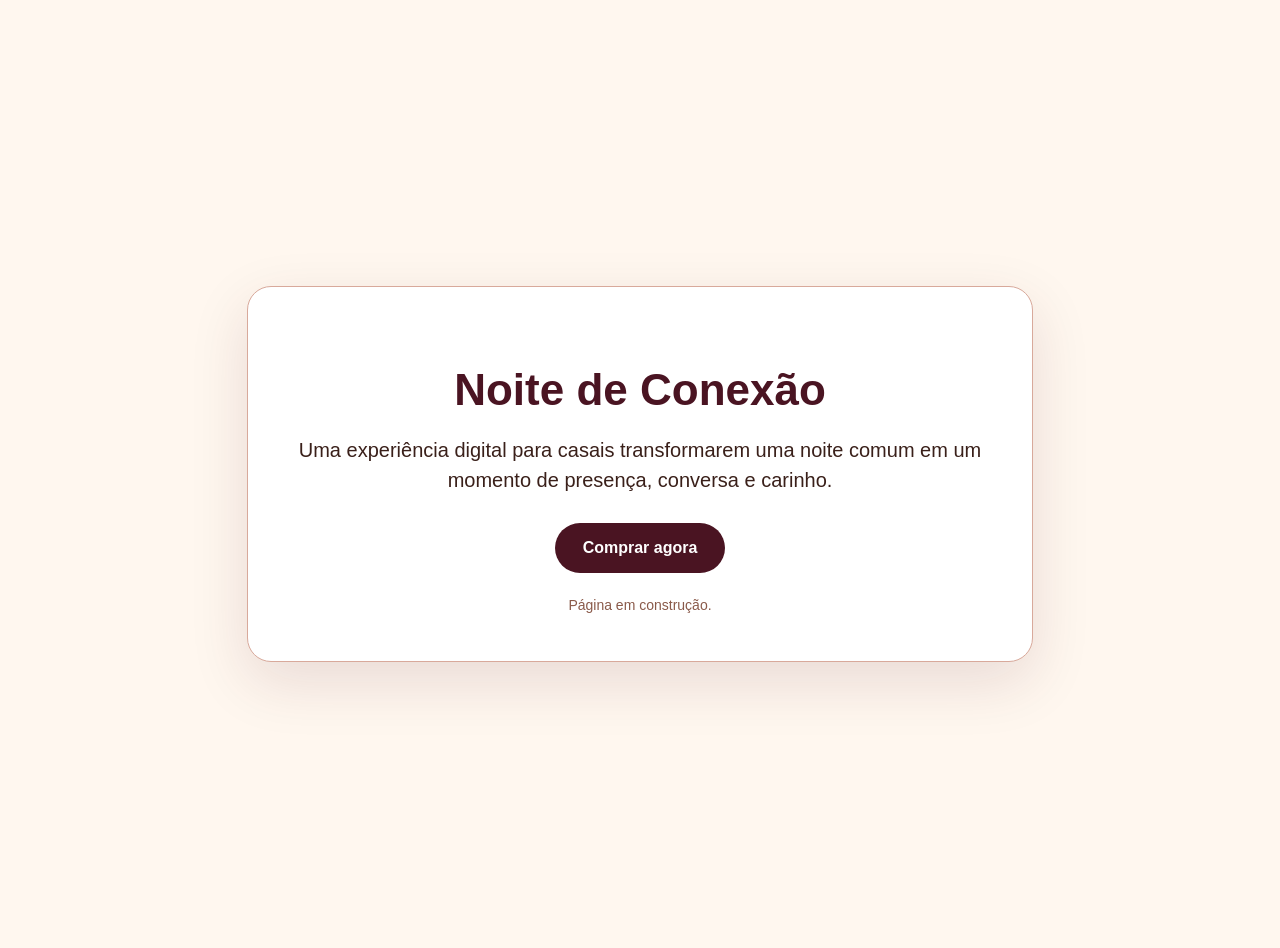
==== index.html @ 998f7850 "Create index.html" ====
<!DOCTYPE html>
<html lang="pt-BR">
<head>
  <meta charset="UTF-8" />
  <meta name="viewport" content="width=device-width, initial-scale=1.0" />
  <title>Noite de Conexão</title>
  <style>
    body {
      margin: 0;
      font-family: Arial, sans-serif;
      background: #fff7ef;
      color: #3a201a;
      display: flex;
      align-items: center;
      justify-content: center;
      min-height: 100vh;
      text-align: center;
      padding: 24px;
    }

    .card {
      max-width: 720px;
      background: #ffffff;
      border: 1px solid #d8a99b;
      border-radius: 24px;
      padding: 48px 32px;
      box-shadow: 0 20px 60px rgba(74, 20, 34, 0.12);
    }

    h1 {
      color: #4a1422;
      font-size: 44px;
      margin-bottom: 16px;
    }

    p {
      font-size: 20px;
      line-height: 1.5;
      margin-bottom: 28px;
    }

    .button {
      display: inline-block;
      background: #4a1422;
      color: #fff;
      padding: 16px 28px;
      border-radius: 999px;
      text-decoration: none;
      font-weight: bold;
    }

    .small {
      margin-top: 24px;
      font-size: 14px;
      color: #8a5a4a;
    }
  </style>
</head>
<body>
  <main class="card">
    <h1>Noite de Conexão</h1>
    <p>
      Uma experiência digital para casais transformarem uma noite comum
      em um momento de presença, conversa e carinho.
    </p>

    <a class="button" href="#">
      Comprar agora
    </a>

    <div class="small">
      Página em construção.
    </div>
  </main>
</body>
</html>
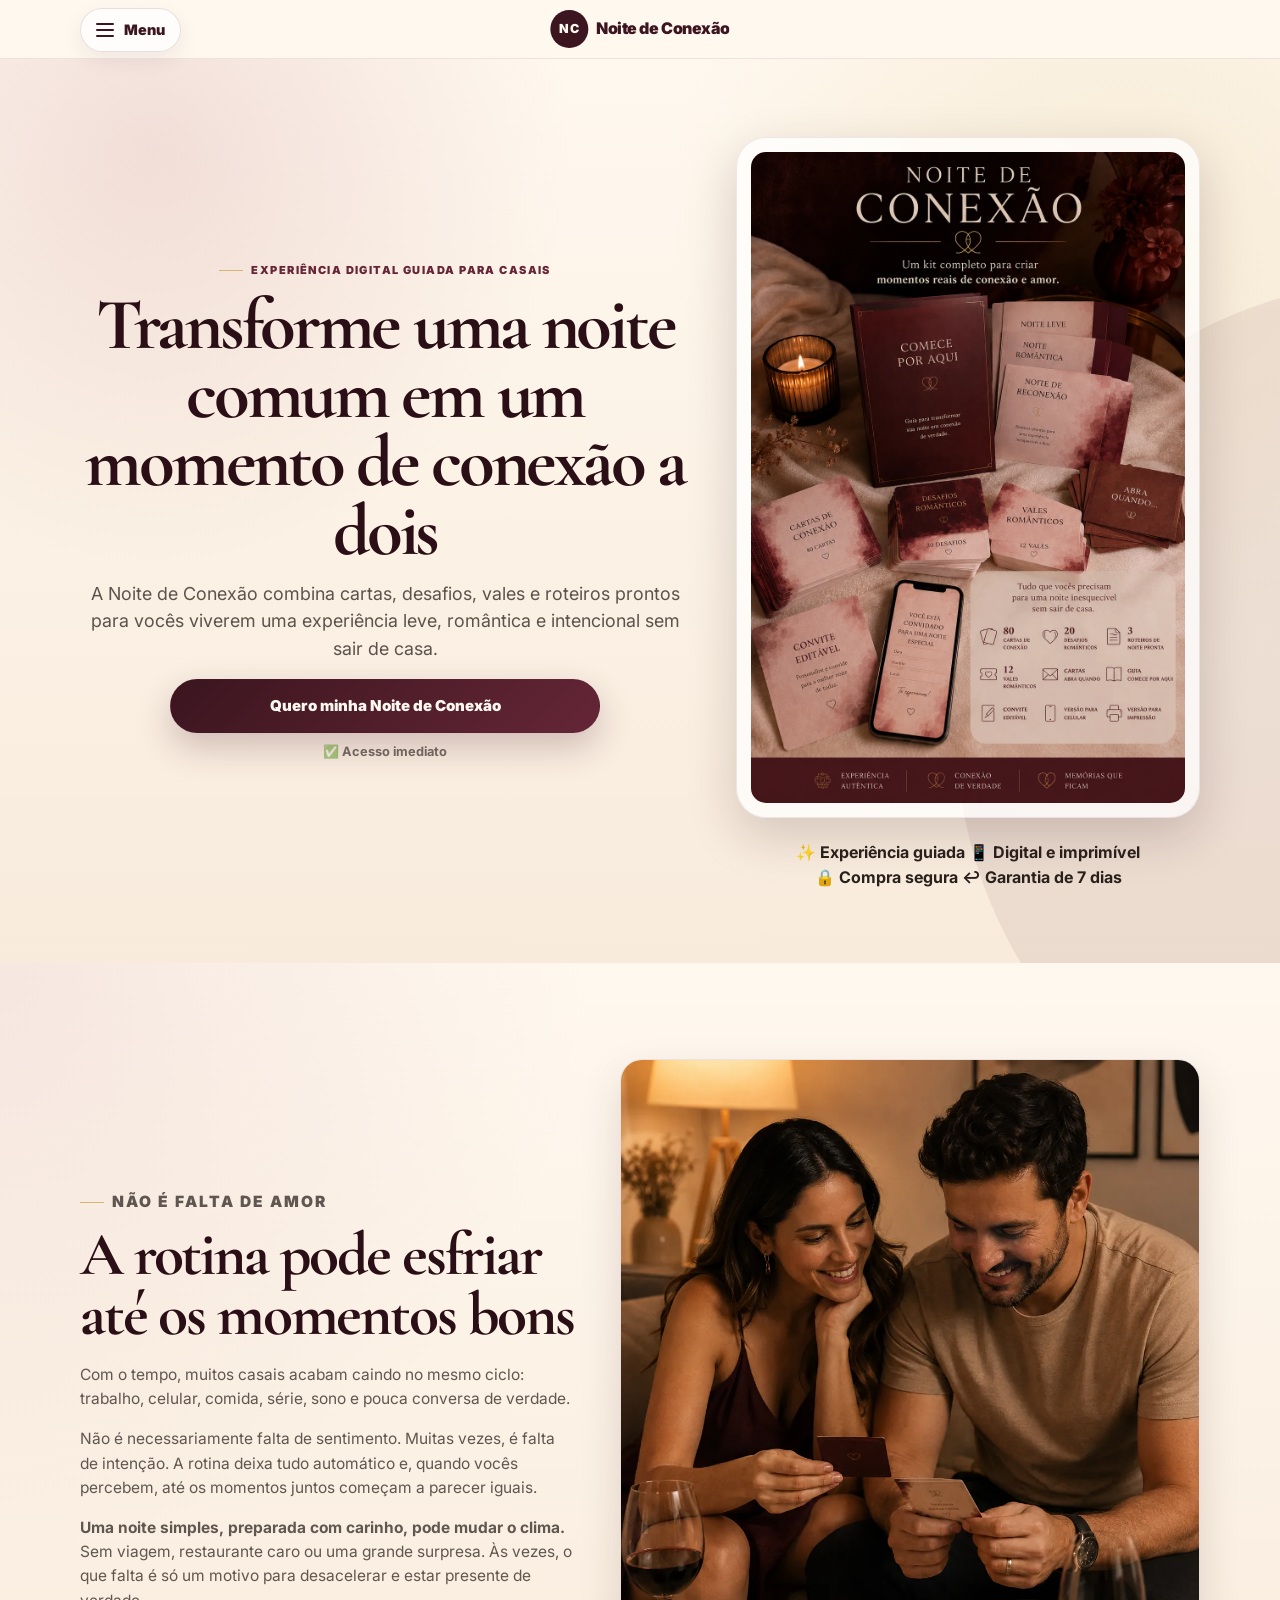
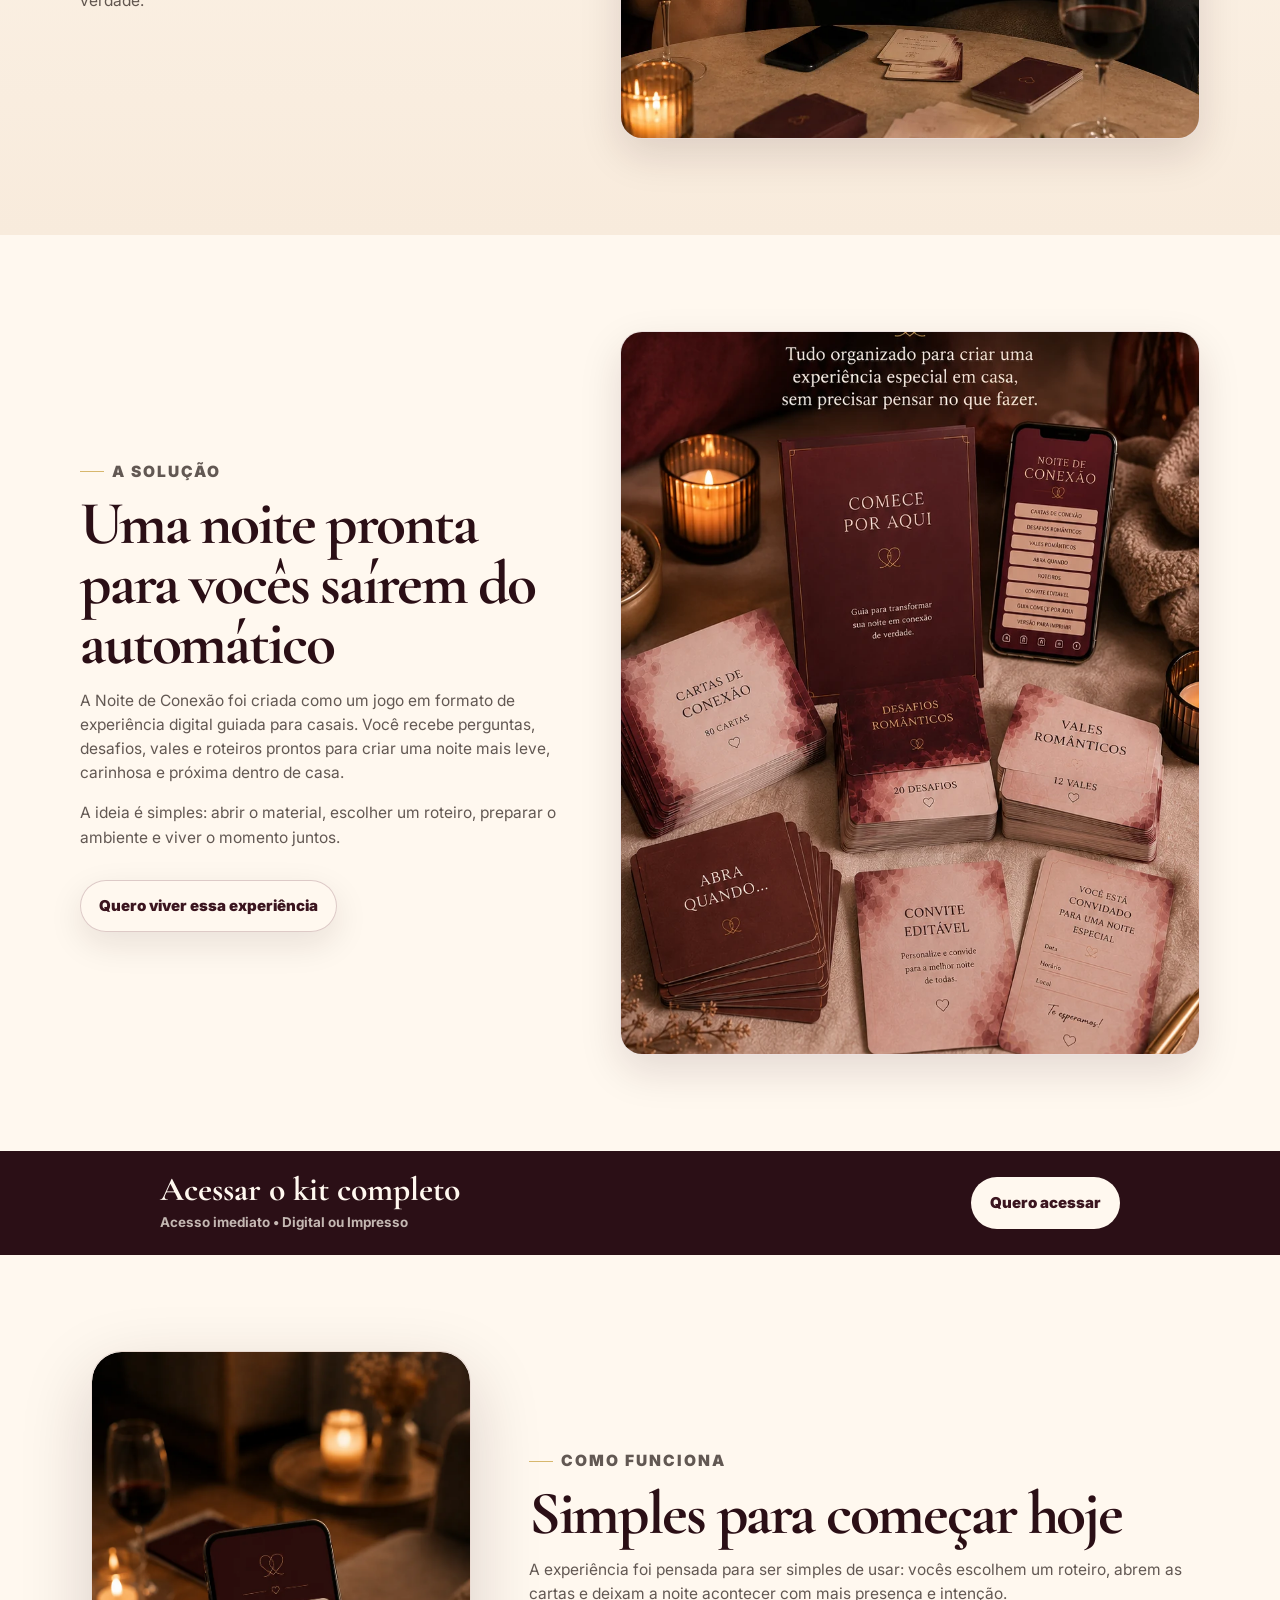
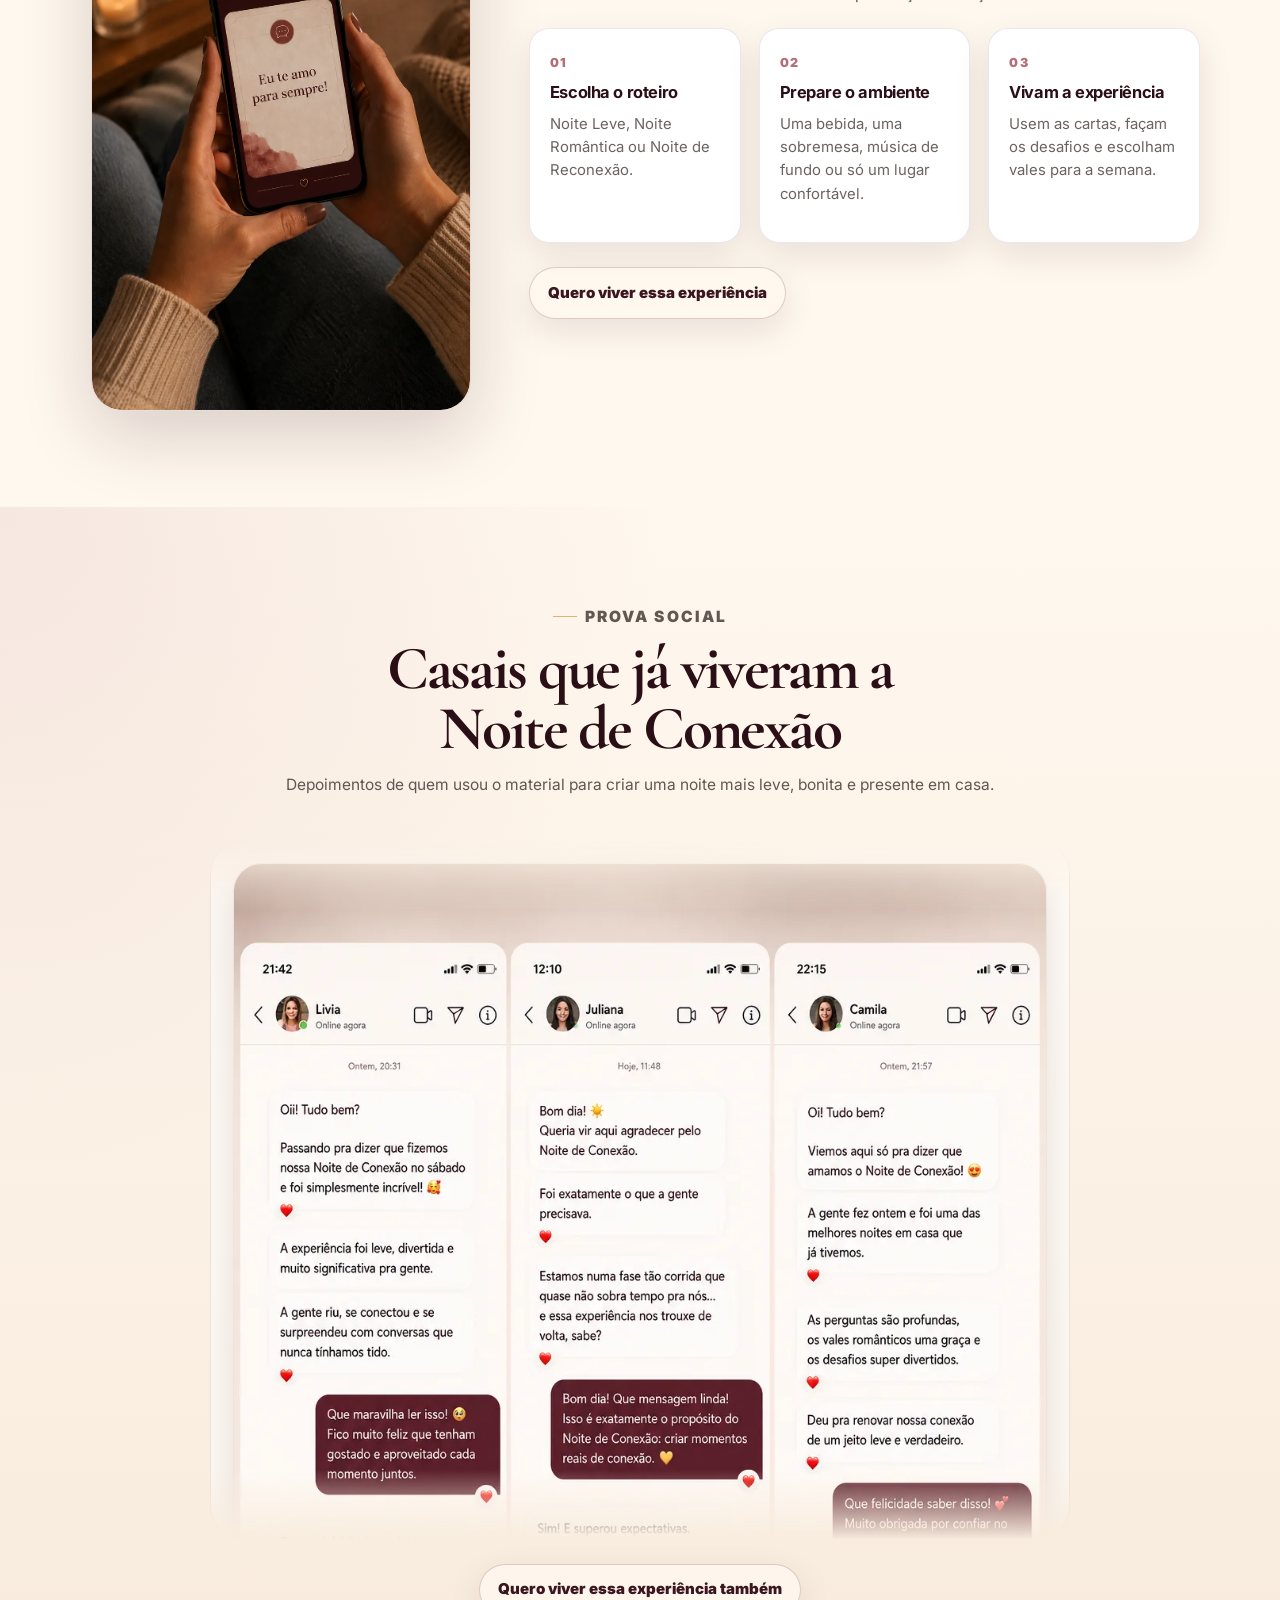
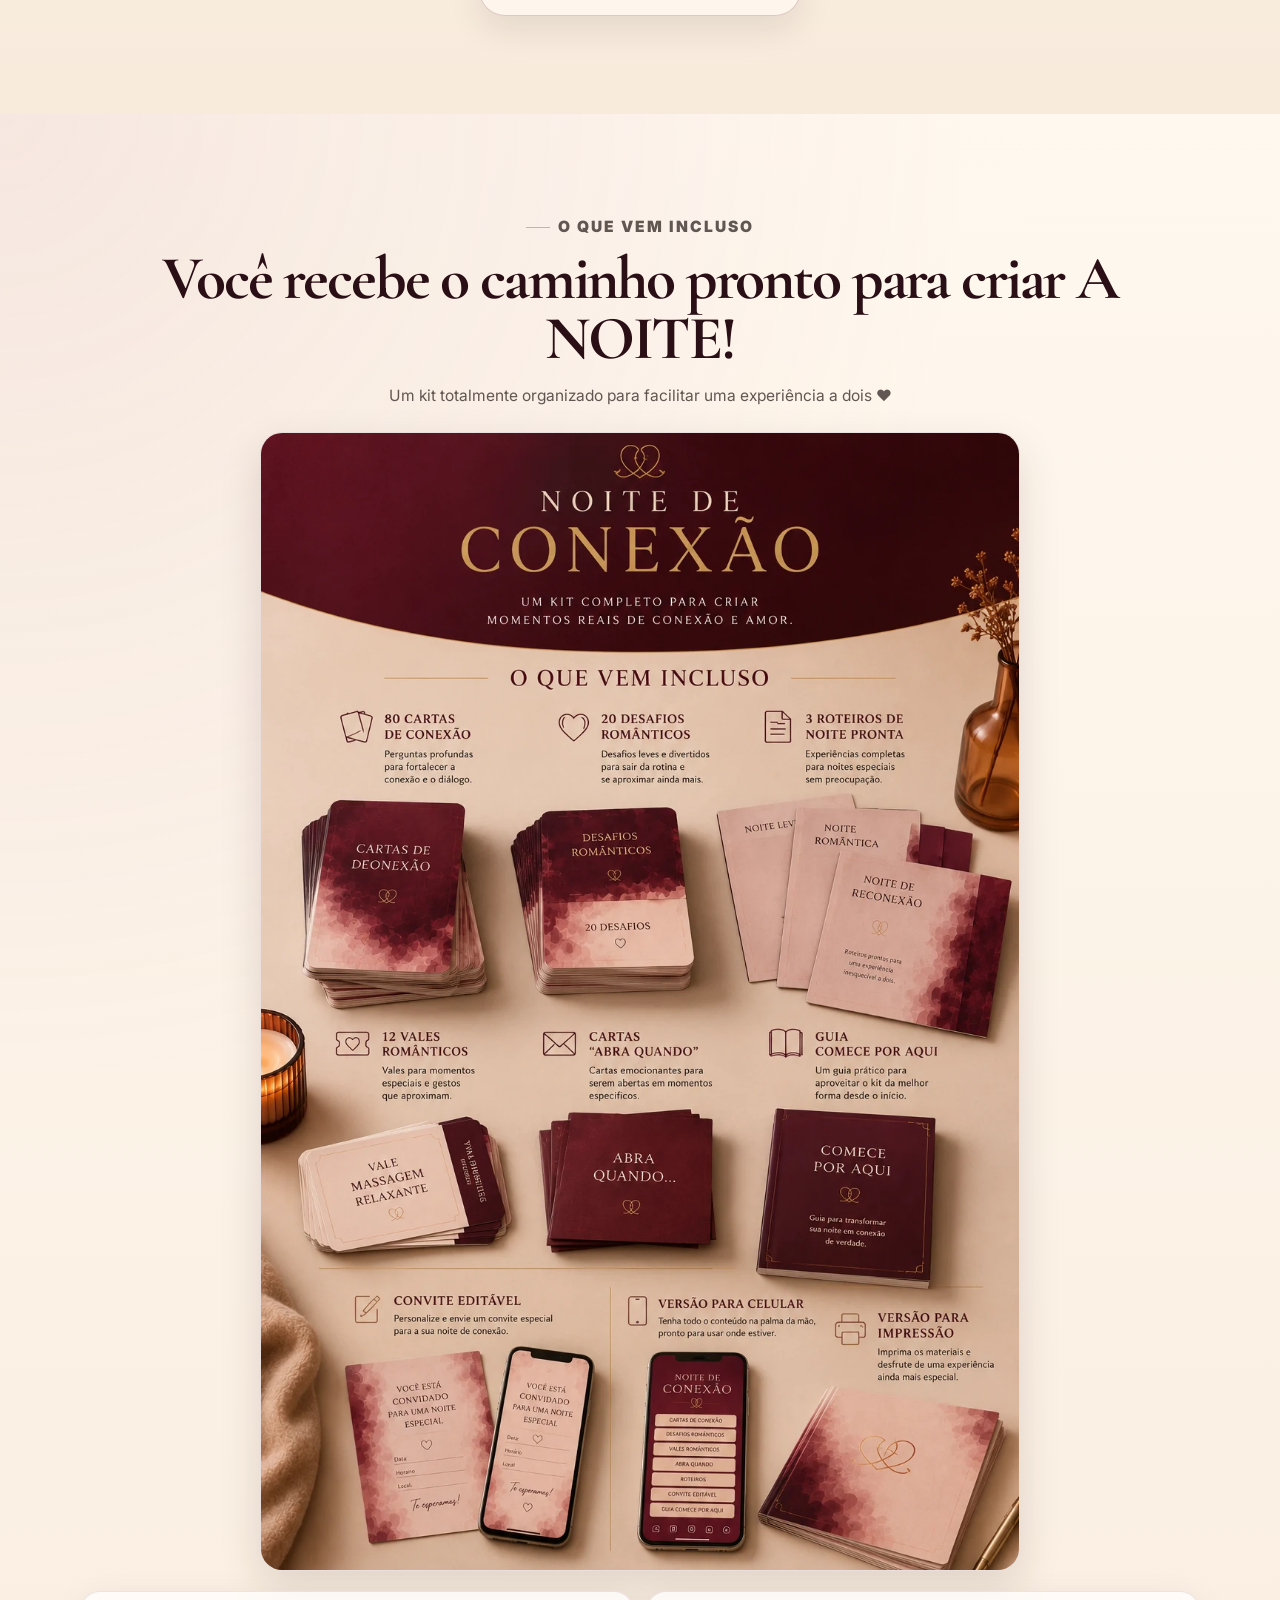
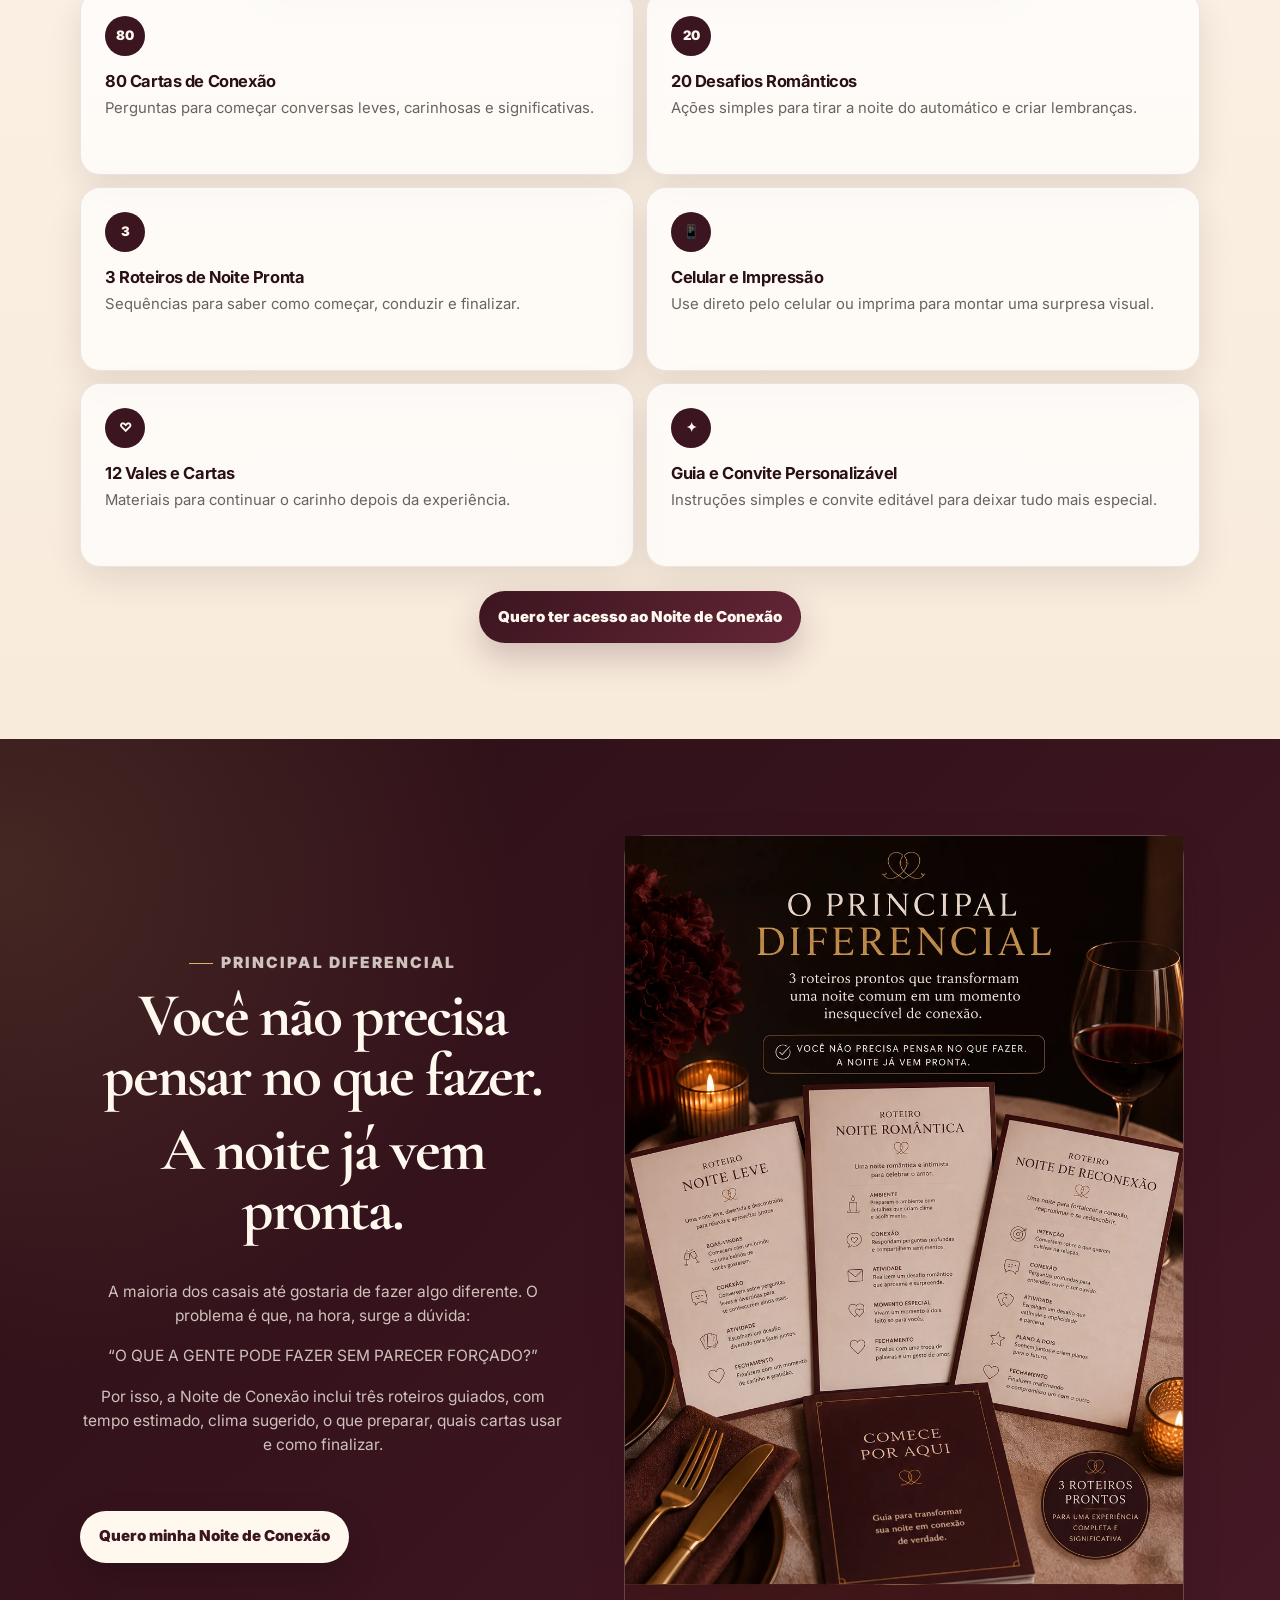
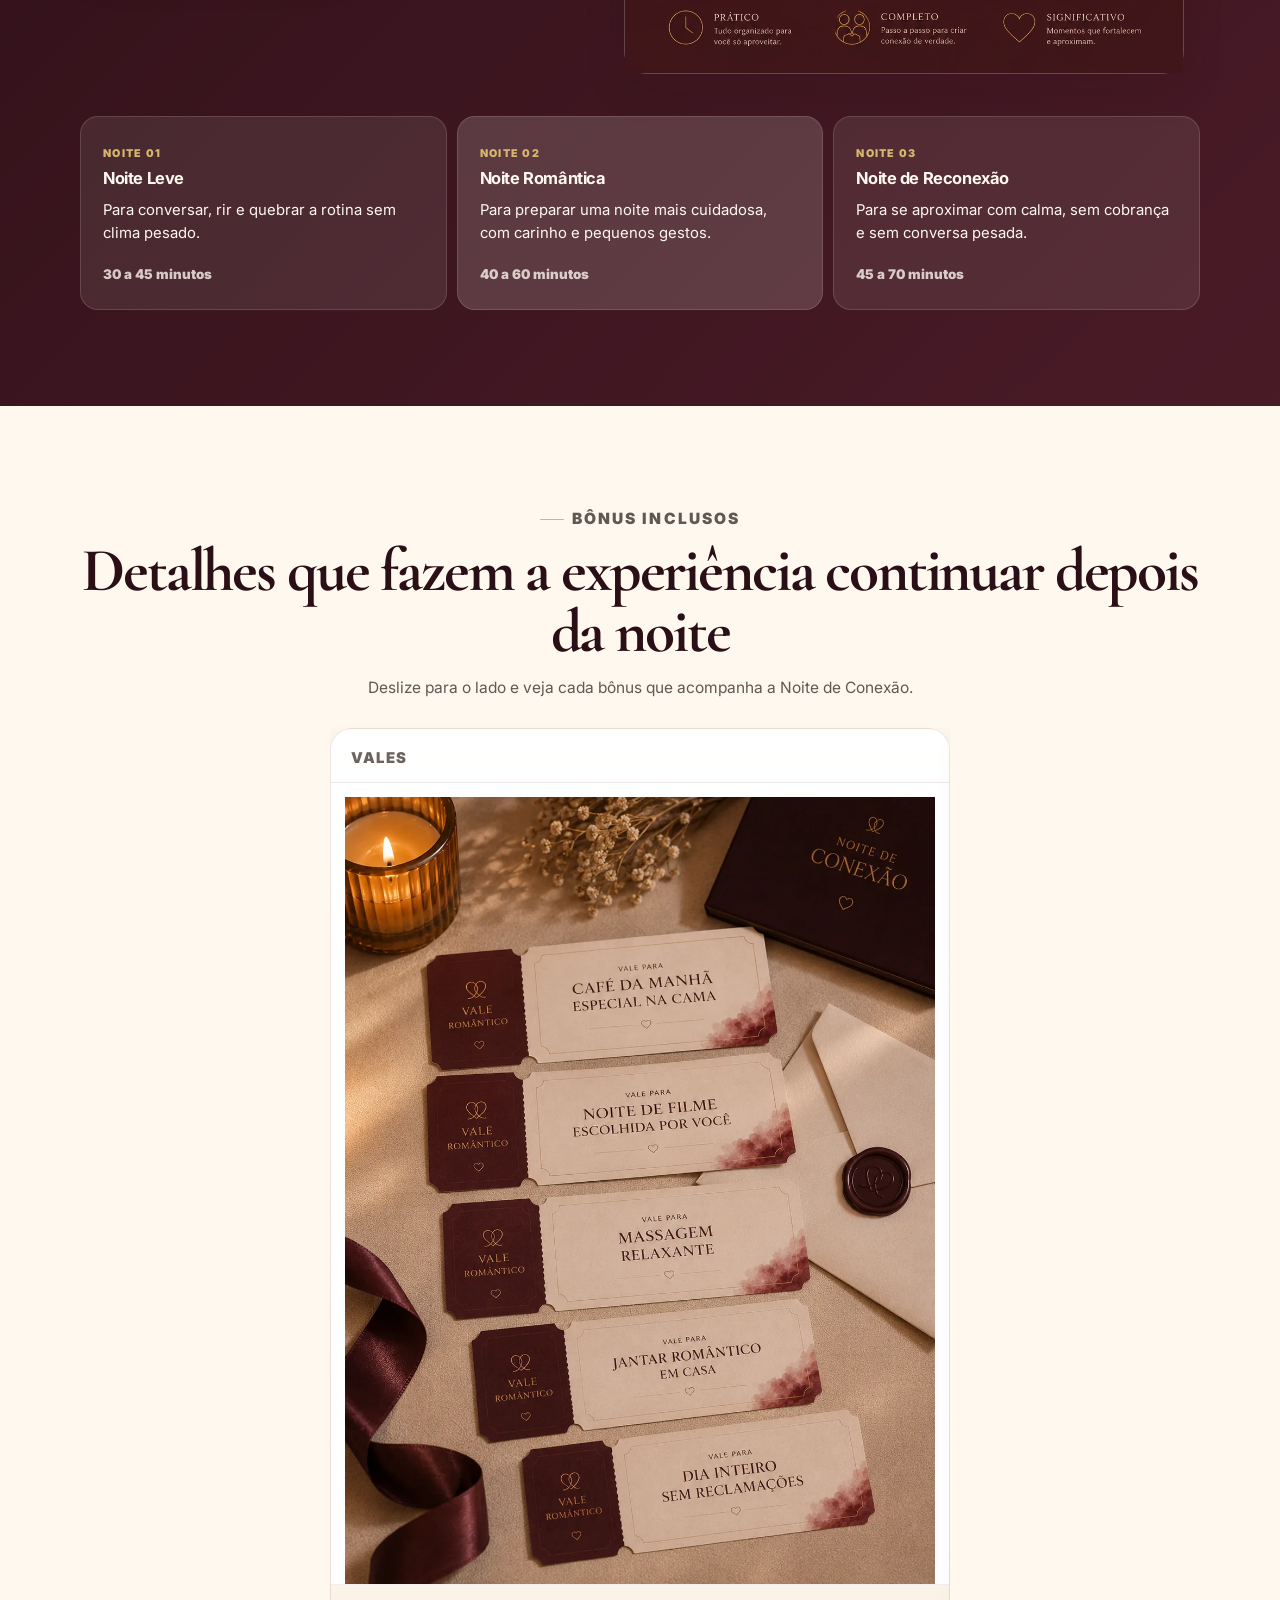
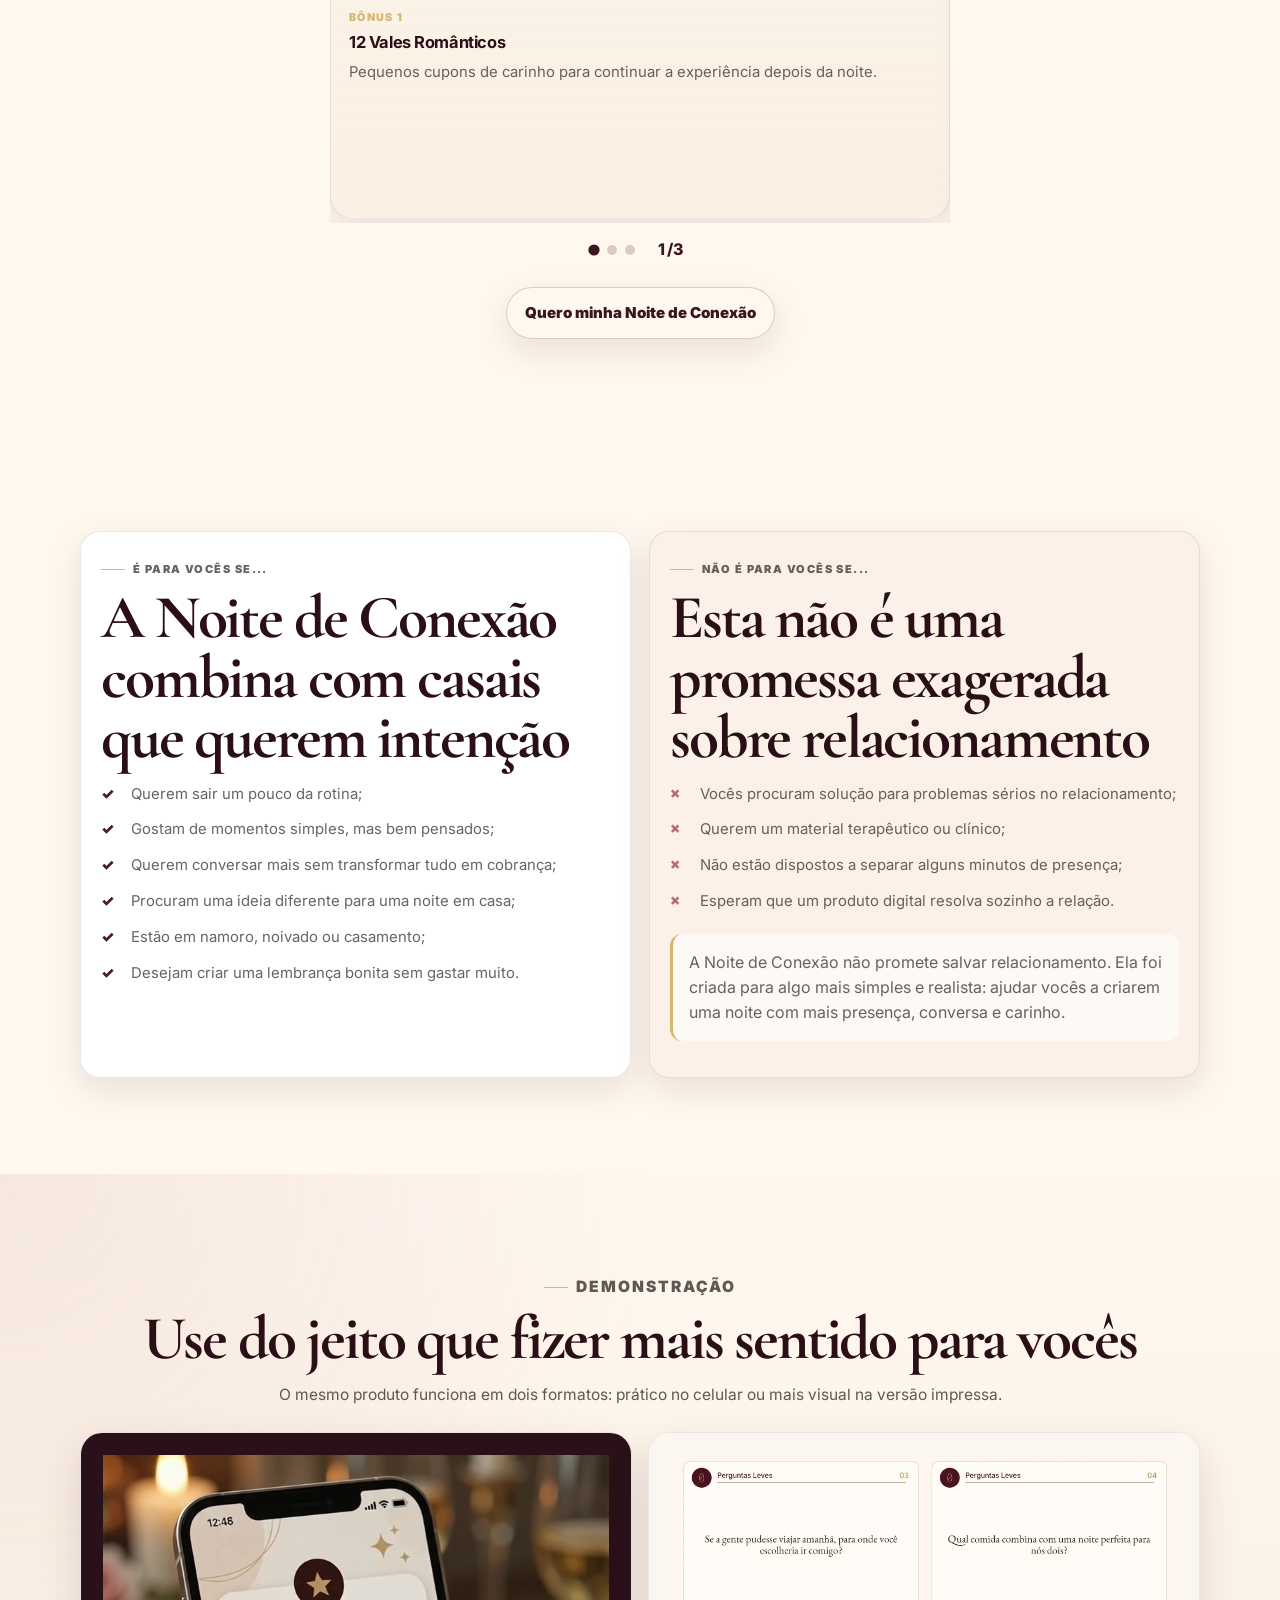
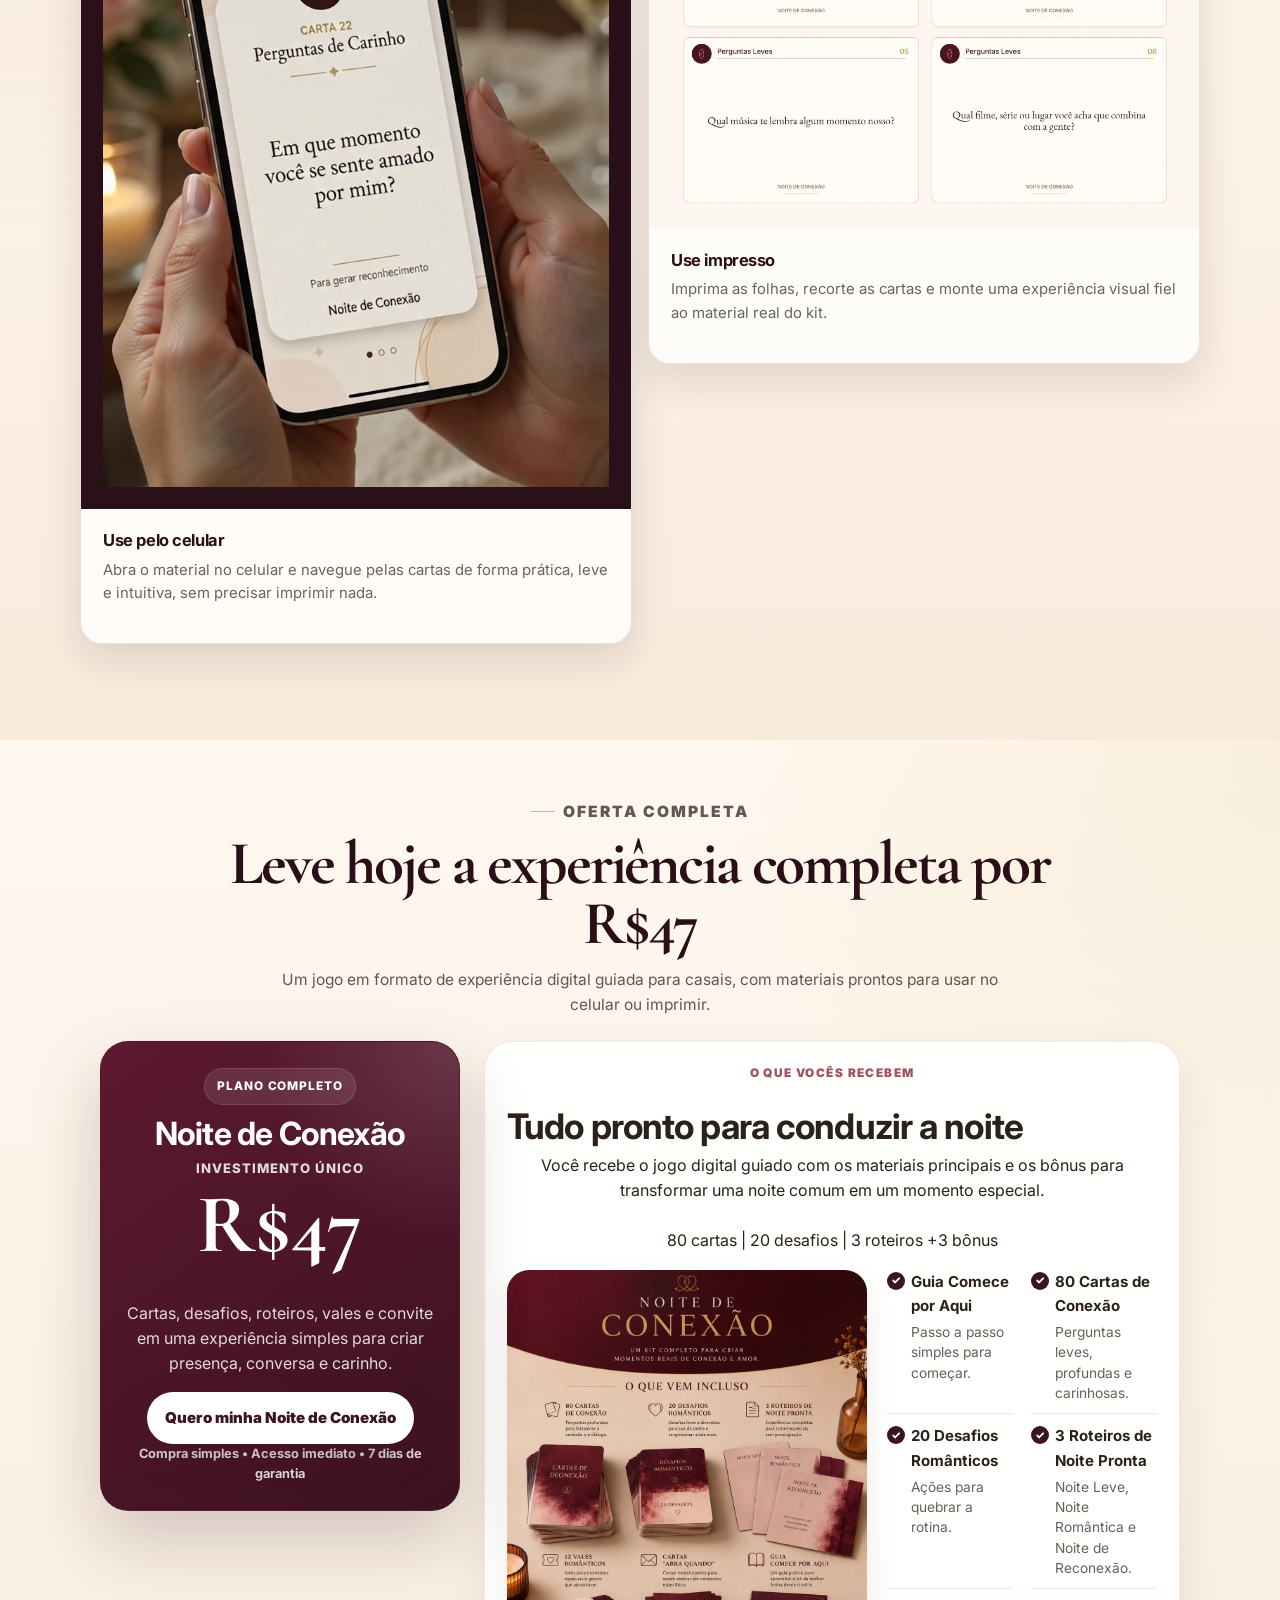
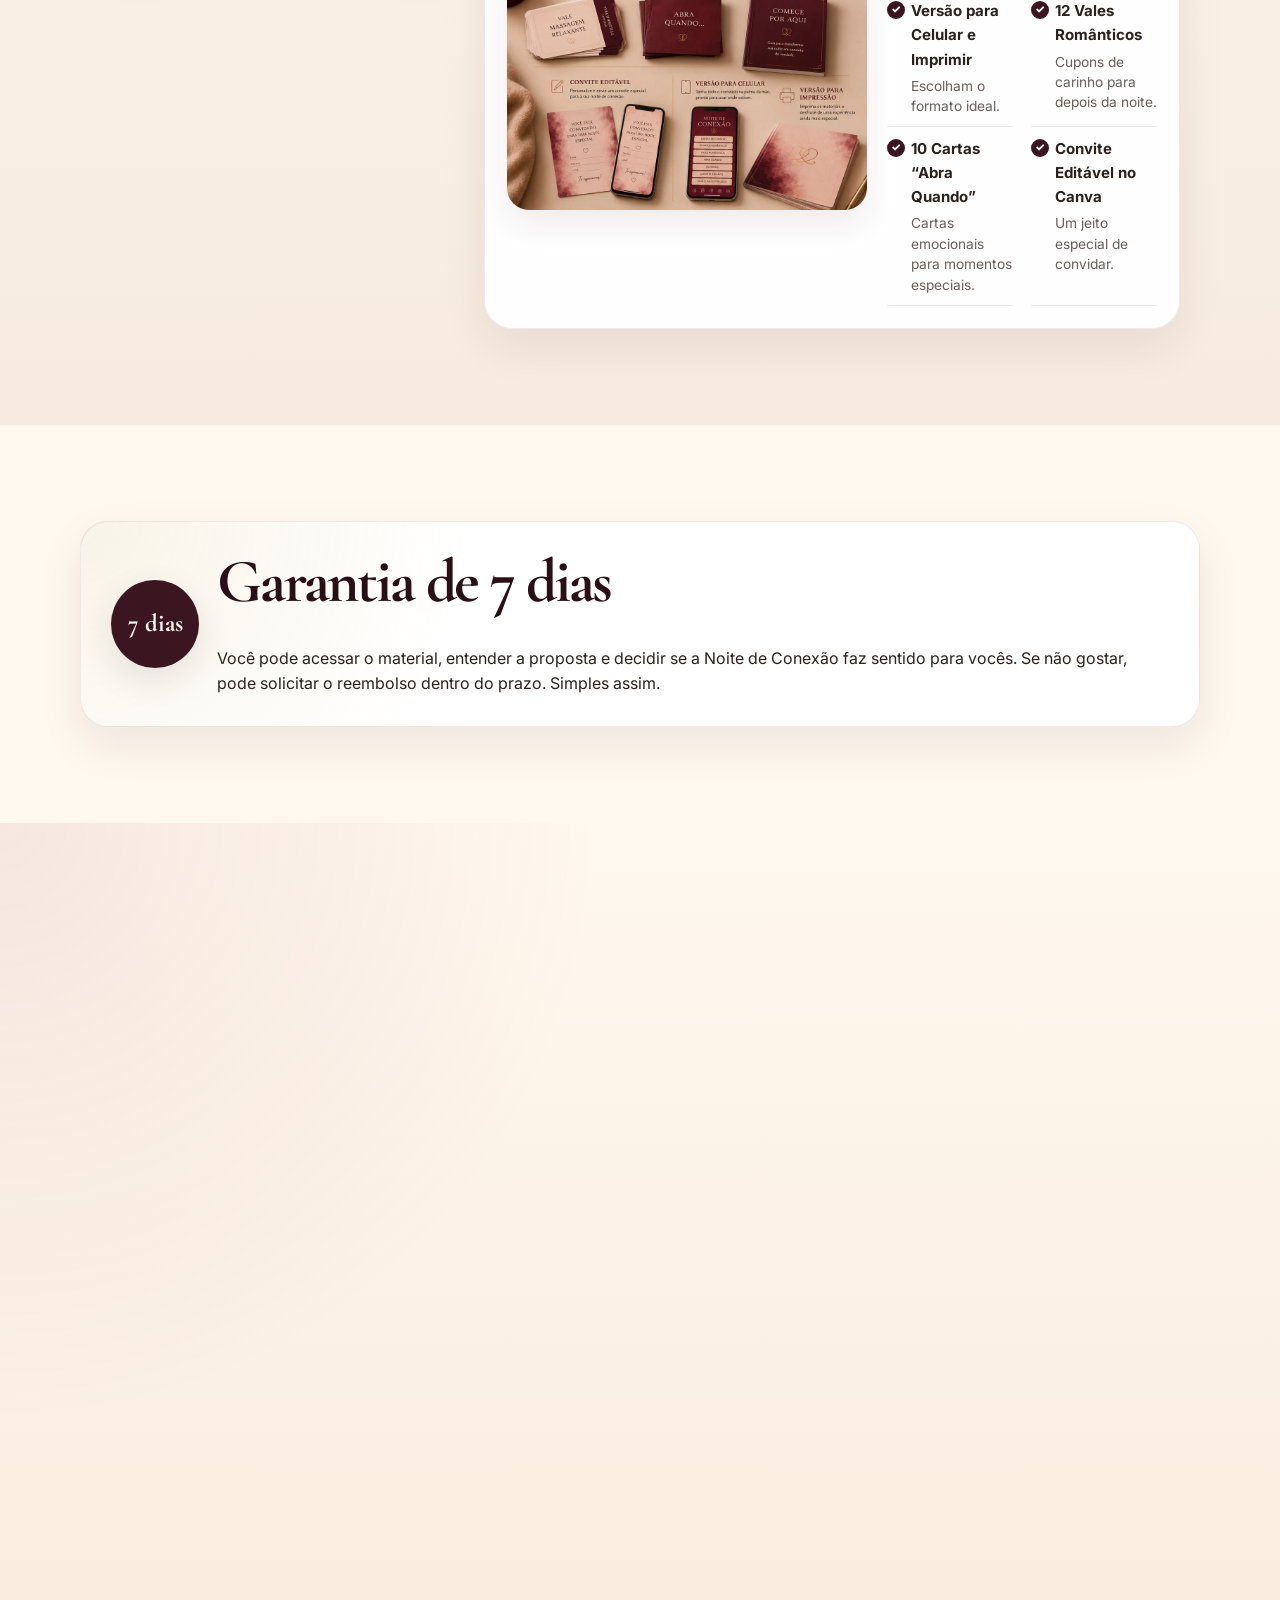
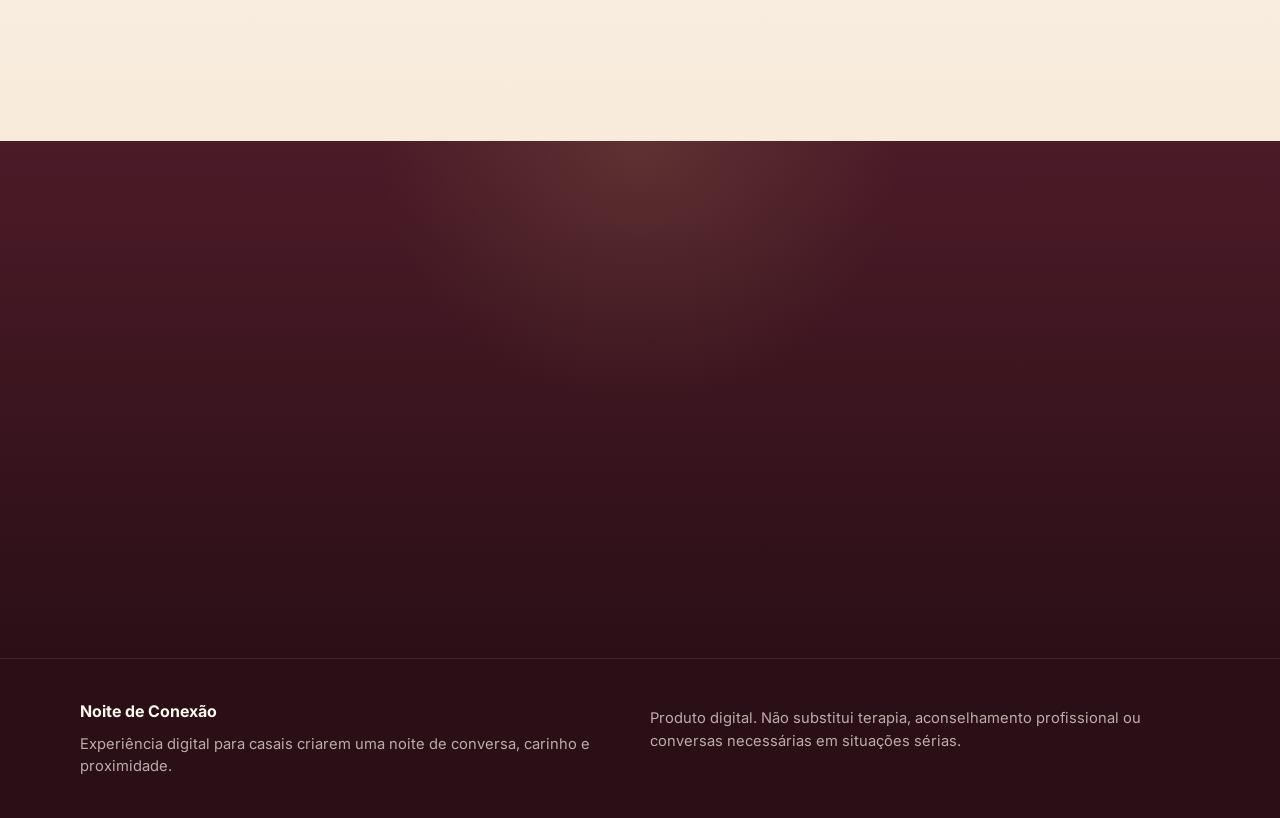
==== commit 9f695480: "Add files via upload" ====
--- a/index.html
+++ b/index.html
@@ -3,74 +3,606 @@
 <head>
   <meta charset="UTF-8" />
   <meta name="viewport" content="width=device-width, initial-scale=1.0" />
-  <title>Noite de Conexão</title>
-  <style>
-    body {
-      margin: 0;
-      font-family: Arial, sans-serif;
-      background: #fff7ef;
-      color: #3a201a;
-      display: flex;
-      align-items: center;
-      justify-content: center;
-      min-height: 100vh;
-      text-align: center;
-      padding: 24px;
-    }
-
-    .card {
-      max-width: 720px;
-      background: #ffffff;
-      border: 1px solid #d8a99b;
-      border-radius: 24px;
-      padding: 48px 32px;
-      box-shadow: 0 20px 60px rgba(74, 20, 34, 0.12);
-    }
-
-    h1 {
-      color: #4a1422;
-      font-size: 44px;
-      margin-bottom: 16px;
-    }
-
-    p {
-      font-size: 20px;
-      line-height: 1.5;
-      margin-bottom: 28px;
-    }
-
-    .button {
-      display: inline-block;
-      background: #4a1422;
-      color: #fff;
-      padding: 16px 28px;
-      border-radius: 999px;
-      text-decoration: none;
-      font-weight: bold;
-    }
-
-    .small {
-      margin-top: 24px;
-      font-size: 14px;
-      color: #8a5a4a;
-    }
-  </style>
+  <title>Noite de Conexão — Experiência Digital para Casais</title>
+  <meta name="description" content="Receba perguntas, desafios, vales e roteiros prontos para transformar uma noite comum em um momento de conversa, carinho e proximidade." />
+  <link rel="preconnect" href="https://fonts.googleapis.com" />
+  <link rel="preconnect" href="https://fonts.gstatic.com" crossorigin />
+  <link href="https://fonts.googleapis.com/css2?family=Cormorant+Garamond:wght@600;700&family=Inter:wght@400;500;600;700;800;900&display=swap" rel="stylesheet" />
+  <link rel="preload" as="image" href="assets/mockup-hero-fiel.webp" />
+  <link rel="stylesheet" href="styles.css" />
 </head>
 <body>
-  <main class="card">
-    <h1>Noite de Conexão</h1>
-    <p>
-      Uma experiência digital para casais transformarem uma noite comum
-      em um momento de presença, conversa e carinho.
-    </p>
-
-    <a class="button" href="#">
-      Comprar agora
-    </a>
-
-    <div class="small">
-      Página em construção.
+  <header class="topbar" aria-label="Barra superior">
+    <div class="topbar-inner">
+      <details class="menu-dropdown">
+        <summary class="menu-trigger" aria-label="Abrir menu de navegação">
+          <span class="menu-icon" aria-hidden="true"><span></span><span></span><span></span></span>
+          <span class="menu-label">Menu</span>
+        </summary>
+        <nav class="menu-panel" aria-label="Menu de navegação">
+          <a href="#como-funciona">Como funciona</a>
+          <a href="#recebe">O que recebe</a>
+          <a href="#faq">Dúvidas</a>
+          <a class="menu-checkout" href="#checkout">Ir para o checkout</a>
+        </nav>
+      </details>
+
+      <a class="brand" href="#top" aria-label="Noite de Conexão">
+        <span class="brand-mark">NC</span>
+        <span>Noite de Conexão</span>
+      </a>
+
+      
     </div>
+  </header>
+
+  <main id="top">
+    <section class="hero section hero-v16">
+      <div class="container hero-v16-grid">
+        <div class="hero-copy hero-v16-copy reveal">
+          <p class="eyebrow">Experiência digital guiada para casais</p>
+          <h1>Transforme uma noite comum em um momento de conexão a dois</h1>
+          <p class="hero-subtitle">A Noite de Conexão combina cartas, desafios, vales e roteiros prontos para vocês viverem uma experiência leve, romântica e intencional sem sair de casa.</p>
+
+          <div class="hero-actions hero-actions-clean hero-actions-v16">
+            <a class="button button-primary" href="#checkout">Quero minha Noite de Conexão </a>
+            <p class="microcopy">✅ Acesso imediato</p>
+          </div>
+        </div>
+
+        <div class="hero-visual hero-showcase hero-showcase-v16 reveal">
+          <img class="image-card hero-image" src="assets/mockup-hero-fiel.webp" width="1024" height="1536" fetchpriority="high" alt="Mockup fiel do kit digital Noite de Conexão com cartas, roteiros, vales, guia e convite" />
+
+<center><span><strong>✨ Experiência guiada</strong></span>
+        <span><strong>📱 Digital e imprimível</strong></span><br>
+        <span><strong>🔒 Compra segura</strong></span>
+        <span><strong>↩️ Garantia de 7 dias</strong></span></center>
+        </div>
+      </div>
+    </section>
+
+    <section class="section section-soft routine-section">
+      <div class="container routine-grid">
+        <div class="section-heading reveal">
+          <p class="eyebrow">Não é falta de amor</p>
+          <h2>A rotina pode esfriar até os momentos bons</h2>
+          <div class="copy-text">
+            <p>Com o tempo, muitos casais acabam caindo no mesmo ciclo: trabalho, celular, comida, série, sono e pouca conversa de verdade.</p>
+            <p>Não é necessariamente falta de sentimento. Muitas vezes, é falta de intenção. A rotina deixa tudo automático e, quando vocês percebem, até os momentos juntos começam a parecer iguais.</p>
+            <p><strong>Uma noite simples, preparada com carinho, pode mudar o clima.</strong> Sem viagem, restaurante caro ou uma grande surpresa. Às vezes, o que falta é só um motivo para desacelerar e estar presente de verdade.</p>
+          </div>
+        </div>
+        <div class="visual-frame reveal">
+          <img src="assets/mockup-casal-usando-produto.webp" loading="lazy" decoding="async" width="1024" height="1536" alt="Casal usando a Noite de Conexão em casa com cartas e celular" />
+        </div>
+      </div>
+    </section>
+
+    <section class="section solution-section">
+      <div class="container solution-grid">
+        <div class="solution-copy reveal">
+          <p class="eyebrow">A solução</p>
+          <h2>Uma noite pronta para vocês saírem do automático</h2>
+          <p>A Noite de Conexão foi criada como um jogo em formato de experiência digital guiada para casais. Você recebe perguntas, desafios, vales e roteiros prontos para criar uma noite mais leve, carinhosa e próxima dentro de casa.</p>
+          <p>A ideia é simples: abrir o material, escolher um roteiro, preparar o ambiente e viver o momento juntos.</p>
+          <a class="button button-secondary desktop-only" href="#checkout">Quero viver essa experiência</a>
+        </div>
+        <div class="visual-frame reveal solution-experience-frame">
+          <img class="solution-experience-img" src="assets/mockup-experiencia-completa.webp" loading="lazy" decoding="async" width="864" height="1821" alt="Mockup da experiência completa Noite de Conexão com guia, cartas, vales e materiais organizados" />
+        </div>
+      </div>
+    </section>
+
+    <section class="quick-offer" aria-label="Resumo rápido da oferta">
+      <div class="container quick-offer-inner reveal">
+        <div>
+          <strong>Acessar o kit completo</strong>
+          <span>Acesso imediato • Digital ou Impresso</span>
+        </div>
+        <a class="button button-primary" href="#checkout">Quero acessar</a>
+      </div>
+    </section>
+
+    <section class="section" id="como-funciona">
+      <div class="container how-grid">
+        <div class="how-visual visual-frame video-frame reveal">
+          <video class="demo-phone-video" autoplay muted loop playsinline preload="metadata" poster="assets/mockup-celular.webp" aria-label="Vídeo demonstrando a navegação pelas cartas digitais da Noite de Conexão no celular">
+            <source src="assets/demo-cartas.mp4" type="video/mp4" />
+            Seu navegador não suporta vídeo em HTML5.
+          </video>
+        </div>
+
+        <div class="how-content reveal">
+          <p class="eyebrow">Como funciona</p>
+          <h2>Simples para começar hoje</h2>
+          <p>A experiência foi pensada para ser simples de usar: vocês escolhem um roteiro, abrem as cartas e deixam a noite acontecer com mais presença e intenção.</p>
+
+          <div class="steps-grid compact">
+            <article class="step-card">
+              <span class="step-number">01</span>
+              <h3>Escolha o roteiro</h3>
+              <p>Noite Leve, Noite Romântica ou Noite de Reconexão.</p>
+            </article>
+            <article class="step-card">
+              <span class="step-number">02</span>
+              <h3>Prepare o ambiente</h3>
+              <p>Uma bebida, uma sobremesa, música de fundo ou só um lugar confortável.</p>
+            </article>
+            <article class="step-card">
+              <span class="step-number">03</span>
+              <h3>Vivam a experiência</h3>
+              <p>Usem as cartas, façam os desafios e escolham vales para a semana.</p>
+            </article>
+          </div>
+
+          <div class="cta-gap">
+            <a class="button button-secondary" href="#checkout">Quero viver essa experiência</a>
+          </div>
+        </div>
+      </div>
+    </section>
+
+    <section class="section section-soft social-proof-section" id="depoimentos">
+      <div class="container">
+        <div class="section-heading center reveal">
+          <p class="eyebrow">Prova social</p>
+          <h2>Casais que já viveram a <br>Noite de Conexão</h2>
+          <p>Depoimentos de quem usou o material para criar uma noite mais leve, bonita e presente em casa.</p>
+        </div>
+
+        <div class="testimonial-marquee reveal" aria-label="Depoimentos de clientes sobre a Noite de Conexão">
+          <div class="testimonial-track">
+            <div class="testimonial-group">
+              <img class="testimonial-card" src="assets/depoimento-01.webp" loading="lazy" decoding="async" width="1024" height="1536" alt="Depoimentos recebidos no Instagram sobre a Noite de Conexão" />
+              <img class="testimonial-card" src="assets/depoimento-02.webp" loading="lazy" decoding="async" width="1003" height="1568" alt="Prints de depoimentos positivos sobre a experiência Noite de Conexão" />
+              <img class="testimonial-card" src="assets/depoimento-03.webp" loading="lazy" decoding="async" width="1122" height="1402" alt="Comentários de clientes sobre o kit digital Noite de Conexão" />
+            </div>
+            <div class="testimonial-group" aria-hidden="true">
+              <img class="testimonial-card" src="assets/depoimento-01.webp" loading="lazy" decoding="async" width="1024" height="1536" alt="" />
+              <img class="testimonial-card" src="assets/depoimento-02.webp" loading="lazy" decoding="async" width="1003" height="1568" alt="" />
+              <img class="testimonial-card" src="assets/depoimento-03.webp" loading="lazy" decoding="async" width="1122" height="1402" alt="" />
+            </div>
+          </div>
+        </div>
+
+        <div class="center cta-gap reveal">
+          <a class="button button-secondary" href="#checkout">Quero viver essa experiência também</a>
+        </div>
+      </div>
+    </section>
+
+    <section class="section section-soft" id="recebe">
+      <div class="container">
+        <div class="section-heading center reveal">
+          <p class="eyebrow">O que vem incluso</p>
+          <h2>Você recebe o caminho pronto para criar A NOITE!</h2>
+          <p>Um kit totalmente organizado para facilitar uma experiência a dois &#10084;</p>
+        </div>
+
+        <div class="showcase kit-showcase reveal">
+          <img class="kit-full-image" src="assets/mockup-o-que-vem-incluso.webp" loading="lazy" decoding="async" width="1024" height="1536" alt="Kit completo da Noite de Conexão com 80 cartas, 20 desafios, 3 roteiros, 12 vales, cartas Abra Quando, guia e convite" />
+        </div>
+
+        <div class="included-grid">
+          <article class="included-card reveal">
+            <div class="icon">80</div>
+            <h3>80 Cartas de Conexão</h3>
+            <p>Perguntas para começar conversas leves, carinhosas e significativas.</p>
+          </article>
+          <article class="included-card reveal">
+            <div class="icon">20</div>
+            <h3>20 Desafios Românticos</h3>
+            <p>Ações simples para tirar a noite do automático e criar lembranças.</p>
+          </article>
+          <article class="included-card reveal">
+            <div class="icon">3</div>
+            <h3>3 Roteiros de Noite Pronta</h3>
+            <p>Sequências para saber como começar, conduzir e finalizar.</p>
+          </article>
+          <article class="included-card reveal">
+            <div class="icon">📱</div>
+            <h3>Celular e Impressão</h3>
+            <p>Use direto pelo celular ou imprima para montar uma surpresa visual.</p>
+          </article>
+          <article class="included-card reveal">
+            <div class="icon">♡</div>
+            <h3>12 Vales e Cartas</h3>
+            <p>Materiais para continuar o carinho depois da experiência.</p>
+          </article>
+          <article class="included-card reveal">
+            <div class="icon">✦</div>
+            <h3>Guia e Convite Personalizável</h3>
+            <p>Instruções simples e convite editável para deixar tudo mais especial.</p>
+          </article>
+        </div>
+
+        <div class="center cta-gap reveal">
+          <a class="button button-primary" href="#checkout">Quero ter acesso ao Noite de Conexão</a>
+        </div>
+      </div>
+    </section>
+
+    <section class="section scripts-section">
+      <div class="container scripts-layout">
+        <div class="section-heading reveal">
+          <center><p class="eyebrow">Principal diferencial</p></center>
+          <h2><center>Você não precisa pensar no que fazer.</center></h2>
+	  <h2><center>A noite já vem pronta.</center></h2><br>
+          <center><p>A maioria dos casais até gostaria de fazer algo diferente. O problema é que, na hora, surge a dúvida: </p> <p>“O QUE A GENTE PODE FAZER SEM PARECER FORÇADO?”</p></center>
+          <center><p>Por isso, a Noite de Conexão inclui três roteiros guiados, com tempo estimado, clima sugerido, o que preparar, quais cartas usar e como finalizar.</p></center><br>
+          <a class="button button-light" href="#checkout">Quero minha Noite de Conexão </a>
+        </div>
+
+        <div class="scripts-visual reveal scripts-real-frame">
+          <img class="scripts-real-img" src="assets/mockup-roteiros-reais.webp" loading="lazy" decoding="async" width="1024" height="1536" alt="Mockup dos três roteiros reais da Noite de Conexão: Noite Leve, Noite Romântica e Noite de Reconexão" />
+        </div>
+
+        <div class="script-cards reveal">
+          <article class="script-card">
+            <span>Noite 01</span>
+            <h3>Noite Leve</h3>
+            <p>Para conversar, rir e quebrar a rotina sem clima pesado.</p>
+            <small>30 a 45 minutos</small>
+          </article>
+          <article class="script-card featured">
+            <span>Noite 02</span>
+            <h3>Noite Romântica</h3>
+            <p>Para preparar uma noite mais cuidadosa, com carinho e pequenos gestos.</p>
+            <small>40 a 60 minutos</small>
+          </article>
+          <article class="script-card">
+            <span>Noite 03</span>
+            <h3>Noite de Reconexão</h3>
+            <p>Para se aproximar com calma, sem cobrança e sem conversa pesada.</p>
+            <small>45 a 70 minutos</small>
+          </article>
+        </div>
+      </div>
+    </section>
+
+    <section class="section bonus-section">
+      <div class="container">
+        <div class="section-heading center reveal">
+          <p class="eyebrow">Bônus inclusos</p>
+          <h2>Detalhes que fazem a experiência continuar depois da noite</h2>
+          <p>Deslize para o lado e veja cada bônus que acompanha a Noite de Conexão.</p>
+        </div>
+
+        <div class="bonus-carousel reveal" aria-label="Carrossel de bônus inclusos">
+          <div class="bonus-track" id="bonusTrack">
+            <article class="bonus-slide bonus-card">
+              <div class="bonus-media">
+                <div class="bonus-media-head">
+                  <p class="bonus-media-title">Vales</p>
+                </div>
+                <img src="assets/mockup-vales-romanticos.webp" loading="lazy" decoding="async" width="1086" height="1448" alt="Mockup dos Vales Românticos da Noite de Conexão" />
+              </div>
+              <div class="bonus-copy">
+                <span>Bônus 1</span>
+                <h3>12 Vales Românticos</h3>
+                <p>Pequenos cupons de carinho para continuar a experiência depois da noite.</p>
+              </div>
+            </article>
+            <article class="bonus-slide bonus-card">
+              <div class="bonus-media">
+                <div class="bonus-media-head">
+                  <p class="bonus-media-title">Cartas Abra Quando</p>
+                </div>
+                <img src="assets/mockup-cartas-abra-quando.webp" loading="lazy" decoding="async" width="1024" height="1536" alt="Mockup das Cartas Abra Quando da Noite de Conexão" />
+              </div>
+              <div class="bonus-copy">
+                <span>Bônus 2</span>
+                <h3>10 Cartas “Abra Quando”</h3>
+                <p>Cartas emocionais para personalizar e entregar em momentos especiais.</p>
+              </div>
+            </article>
+            <article class="bonus-slide bonus-card">
+              <div class="bonus-media">
+                <div class="bonus-media-head">
+                  <p class="bonus-media-title">Convites Editáveis</p>
+                </div>
+                <img src="assets/mockup-convite-editavel.webp" loading="lazy" decoding="async" width="1122" height="1402" alt="Mockup do Convite Editável da Noite de Conexão" />
+              </div>
+              <div class="bonus-copy">
+                <span>Bônus 3</span>
+                <h3>Convite Editável no Canva</h3>
+                <p>Um convite personalizável para chamar seu parceiro ou parceira de um jeito mais especial.</p>
+              </div>
+            </article>
+          </div>
+
+          <div class="bonus-carousel-controls" aria-label="Navegação dos bônus">
+            <div class="bonus-dots" role="tablist" aria-label="Selecionar bônus">
+              <button class="bonus-dot is-active" type="button" data-index="0" aria-label="Ver bônus 1"></button>
+              <button class="bonus-dot" type="button" data-index="1" aria-label="Ver bônus 2"></button>
+              <button class="bonus-dot" type="button" data-index="2" aria-label="Ver bônus 3"></button>
+            </div>
+            <div class="bonus-counter"><span id="bonusCurrent">1</span><span>/3</span></div>
+          </div>
+        </div>
+
+        <div class="center cta-gap reveal">
+          <a class="button button-secondary" href="#checkout">Quero minha Noite de Conexão</a>
+        </div>
+      </div>
+    </section>
+
+    <section class="section audience-section">
+      <div class="container two-cards">
+        <article class="audience-card yes reveal">
+          <p class="eyebrow">É para vocês se...</p>
+          <h2>A Noite de Conexão combina com casais que querem intenção</h2>
+          <ul class="check-list">
+            <li>Querem sair um pouco da rotina;</li>
+            <li>Gostam de momentos simples, mas bem pensados;</li>
+            <li>Querem conversar mais sem transformar tudo em cobrança;</li>
+            <li>Procuram uma ideia diferente para uma noite em casa;</li>
+            <li>Estão em namoro, noivado ou casamento;</li>
+            <li>Desejam criar uma lembrança bonita sem gastar muito.</li>
+          </ul>
+        </article>
+        <article class="audience-card no reveal">
+          <p class="eyebrow">Não é para vocês se...</p>
+          <h2>Esta não é uma promessa exagerada sobre relacionamento</h2>
+          <ul class="x-list">
+            <li>Vocês procuram solução para problemas sérios no relacionamento;</li>
+            <li>Querem um material terapêutico ou clínico;</li>
+            <li>Não estão dispostos a separar alguns minutos de presença;</li>
+            <li>Esperam que um produto digital resolva sozinho a relação.</li>
+          </ul>
+          <p class="note">A Noite de Conexão não promete salvar relacionamento. Ela foi criada para algo mais simples e realista: ajudar vocês a criarem uma noite com mais presença, conversa e carinho.</p>
+        </article>
+      </div>
+    </section>
+
+    <section class="section demo-section section-soft">
+      <div class="container">
+        <div class="section-heading center reveal">
+          <p class="eyebrow">Demonstração</p>
+          <h2>Use do jeito que fizer mais sentido para vocês</h2>
+          <p>O mesmo produto funciona em dois formatos: prático no celular ou mais visual na versão impressa.</p>
+        </div>
+
+        <div class="demo-cards demo-cards-accurate">
+          <article class="demo-card reveal demo-card-phone-accurate">
+            <div class="demo-media demo-media-image">
+              <img src="assets/demo-cartas-frame.webp" loading="lazy" decoding="async" width="720" height="1280" alt="Prévia do material Noite de Conexão sendo usado no celular" />
+            </div>
+            <div class="demo-copy">
+              <h3>Use pelo celular</h3>
+              <p>Abra o material no celular e navegue pelas cartas de forma prática, leve e intuitiva, sem precisar imprimir nada.</p>
+            </div>
+          </article>
+          <article class="demo-card reveal demo-card-print-accurate">
+            <div class="demo-media">
+              <img src="assets/demo-impressao-real.webp" loading="lazy" decoding="async" width="930" height="647" alt="Prévia real das cartas impressas da Noite de Conexão em folha para recortar e usar" />
+            </div>
+            <div class="demo-copy">
+              <h3>Use impresso</h3>
+              <p>Imprima as folhas, recorte as cartas e monte uma experiência visual fiel ao material real do kit.</p>
+            </div>
+          </article>
+        </div>
+      </div>
+    </section>
+
+        <section class="section checkout-section" id="checkout">
+      <div class="container">
+        <div class="section-heading center reveal offer-heading offer-heading-simple">
+          <p class="eyebrow">Oferta completa</p>
+          <h2>Leve hoje a experiência completa por R$47</h2>
+          <p>Um jogo em formato de experiência digital guiada para casais, com materiais prontos para usar no celular ou imprimir.</p>
+        </div>
+
+        <div class="offer-stage reveal">
+          <aside class="offer-plan-card" aria-label="Plano completo da Noite de Conexão">
+            <center><span class="offer-plan-chip">Plano completo</span></center>
+            <center><h3>Noite de Conexão</h3></center>
+            <center><span class="price-label">Investimento único</span></center>
+            <center><div class="price">R$47</div></center><br>
+            <center><p class="offer-plan-copy">Cartas, desafios, roteiros, vales e convite em uma experiência simples para criar presença, conversa e carinho.</p></center>
+            <!--<ul class="offer-plan-points" aria-label="Principais condições da oferta">
+              
+<center><span><strong>Acesso Imediato | 7 dias de garantia</strong></span></center>
+
+  	      <li>Produto digital</li>
+              <li>Celular ou impressão</li>
+              <li>Acesso imediato</li>
+              <li>7 dias de garantia</li>
+            </ul>-->
+            <center><a class="button button-primary full" href="https://SEU-LINK-DE-CHECKOUT-AQUI.com">Quero minha Noite de Conexão</a></center>
+            <p class="microcopy">Compra simples • Acesso imediato • 7 dias de garantia</p>
+          </aside>
+
+          <div class="offer-includes-card">
+            <div class="offer-includes-head">
+              <div>
+                <center><p class="offer-mini-label">O que vocês recebem</p></center><br>
+                <h3>Tudo pronto para conduzir a noite</h3>
+                <center><p>Você recebe o jogo digital guiado com os materiais principais e os bônus para transformar uma noite comum em um momento especial.</p></center><br>
+              
+                <center><span>80 cartas |</span>
+                <span>20 desafios |</span>
+                <span>3 roteiros</span>
+                <span>+3 bônus</span></center>
+              </div>
+            </div>
+
+            <div class="offer-includes-body">
+              <div class="offer-preview-frame">
+                <img class="kit-offer-image" src="assets/mockup-o-que-vem-incluso.webp" loading="lazy" decoding="async" width="1024" height="1536" alt="Kit completo da Noite de Conexão com todos os materiais inclusos e quantidades atualizadas" />
+              </div>
+
+              <ul class="offer-clean-list offer-clean-list-compact">
+                <li><strong>Guia Comece por Aqui</strong><span>Passo a passo simples para começar.</span></li>
+                <li><strong>80 Cartas de Conexão</strong><span>Perguntas leves, profundas e carinhosas.</span></li>
+                <li><strong>20 Desafios Românticos</strong><span>Ações para quebrar a rotina.</span></li>
+                <li><strong>3 Roteiros de Noite Pronta</strong><span>Noite Leve, Noite Romântica e Noite de Reconexão.</span></li>
+                <li><strong>Versão para Celular e Imprimir</strong><span>Escolham o formato ideal.</span></li>
+                <li><strong>12 Vales Românticos</strong><span>Cupons de carinho para depois da noite.</span></li>
+                <li><strong>10 Cartas “Abra Quando”</strong><span>Cartas emocionais para momentos especiais.</span></li>
+                <li><strong>Convite Editável no Canva</strong><span>Um jeito especial de convidar.</span></li>
+              </ul>
+            </div>
+          </div>
+        </div>
+      </div>
+    </section>
+
+    <section class="section guarantee-section guarantee-section-v16">
+      <div class="container guarantee-card-v16 reveal">
+        <div class="guarantee-seal">7 dias</div>
+        <div>
+          
+          <h2>Garantia de 7 dias</h2><br>
+          <p>Você pode acessar o material, entender a proposta e decidir se a Noite de Conexão faz sentido para vocês. Se não gostar, pode solicitar o reembolso dentro do prazo. Simples assim.</p>
+        </div>
+      </div>
+    </section>
+
+    <section class="section section-soft" id="faq">
+      <div class="container narrow">
+        <div class="section-heading center reveal">
+          <p class="eyebrow">Dúvidas comuns</p>
+          <h2>Perguntas frequentes</h2>
+        </div>
+
+        <div class="faq-list reveal">
+          <details open>
+            <summary>Como vou receber o produto?</summary>
+            <p>Você recebe acesso ao material digital após a confirmação da compra. O produto é entregue em formato digital para usar pelo celular ou imprimir.</p>
+          </details>
+          <details>
+            <summary>Preciso imprimir para usar?</summary>
+            <p>Não. Você pode usar direto pelo celular. A versão para imprimir é apenas uma opção para quem quer montar uma experiência mais visual.</p>
+          </details>
+          <details>
+            <summary>Serve para namorados e casados?</summary>
+            <p>Sim. A Noite de Conexão foi pensada para casais em namoro, noivado ou casamento que querem criar um momento diferente a dois.</p>
+          </details>
+          <details>
+            <summary>É um produto terapêutico?</summary>
+            <p>Não. É uma experiência prática para gerar conversa, carinho e presença. Não substitui terapia, aconselhamento psicológico ou solução para conflitos sérios.</p>
+          </details>
+          <details>
+            <summary>Quanto tempo dura a experiência?</summary>
+            <p>Depende do roteiro escolhido. A experiência pode durar de 30 a 70 minutos.</p>
+          </details>
+          <details>
+            <summary>Posso usar mais de uma vez?</summary>
+            <p>Sim. Você pode repetir os roteiros, usar novas perguntas, escolher outros desafios e reaproveitar os vales em momentos diferentes.</p>
+          </details>
+          <details>
+            <summary>Tem garantia?</summary>
+            <p>Sim. Você tem 7 dias de garantia para acessar o material e decidir se ele faz sentido para você.</p>
+          </details>
+        </div>
+
+        <div class="center cta-gap reveal">
+          <a class="button button-secondary" href="#checkout">Acessar a Noite de Conexão por R$47</a>
+        </div>
+      </div>
+    </section>
+
+    <section class="section final-cta-section final-cta-v16">
+      <div class="container narrow center reveal">
+        <p class="eyebrow">Para começar</p>
+        <h2>Pronto para viver uma noite que vocês vão lembrar com carinho?</h2>
+        <p>Vocês não precisam esperar uma grande data. Com um pouco de intenção, uma noite comum pode virar uma experiência leve, bonita e só de vocês.</p>
+        <a class="button button-primary" href="https://SEU-LINK-DE-CHECKOUT-AQUI.com">Quero minha Noite de Conexão</a>
+        <p class="microcopy">✅ Acesso imediato · 🔒 Pagamento seguro </p>
+      </div>
+    </section>
   </main>
+
+  <footer class="footer">
+    <div class="container footer-grid">
+      <div>
+        <strong>Noite de Conexão</strong>
+        <p>Experiência digital para casais criarem uma noite de conversa, carinho e proximidade.</p>
+      </div>
+      <div>
+        <p>Produto digital. Não substitui terapia, aconselhamento profissional ou conversas necessárias em situações sérias.</p>
+      </div>
+    </div>
+  </footer>
+
+  <a class="mobile-sticky-cta" href="#checkout" aria-label="Ir para o checkout da Noite de Conexão">Quero minha Noite de Conexão</a>
+
+  <script>
+    document.documentElement.classList.add('js');
+
+    const revealElements = document.querySelectorAll('.reveal');
+
+    const revealObserver = new IntersectionObserver((entries) => {
+      entries.forEach((entry) => {
+        if (entry.isIntersecting) {
+          entry.target.classList.add('is-visible');
+          revealObserver.unobserve(entry.target);
+        }
+      });
+    }, { threshold: 0.14 });
+
+    revealElements.forEach((element) => revealObserver.observe(element));
+
+    const reduceMotion = window.matchMedia('(prefers-reduced-motion: reduce)');
+    if (reduceMotion.matches) {
+      document.querySelectorAll('video[autoplay]').forEach((video) => video.pause());
+    }
+
+    const bonusTrack = document.getElementById('bonusTrack');
+    const bonusDots = document.querySelectorAll('.bonus-dot');
+    const bonusCurrent = document.getElementById('bonusCurrent');
+
+    if (bonusTrack && bonusDots.length && bonusCurrent) {
+      const slides = Array.from(bonusTrack.querySelectorAll('.bonus-slide'));
+
+      const setActiveBonus = (index) => {
+        bonusDots.forEach((dot, dotIndex) => {
+          dot.classList.toggle('is-active', dotIndex === index);
+        });
+        bonusCurrent.textContent = String(index + 1);
+      };
+
+      const scrollToBonus = (index) => {
+        const slide = slides[index];
+        if (!slide) return;
+        bonusTrack.scrollTo({
+          left: slide.offsetLeft,
+          behavior: reduceMotion.matches ? 'auto' : 'smooth'
+        });
+        setActiveBonus(index);
+      };
+
+      bonusDots.forEach((dot) => {
+        dot.addEventListener('click', () => {
+          scrollToBonus(Number(dot.dataset.index || 0));
+        });
+      });
+
+      let bonusTicking = false;
+      bonusTrack.addEventListener('scroll', () => {
+        if (bonusTicking) return;
+        bonusTicking = true;
+        requestAnimationFrame(() => {
+          const trackCenter = bonusTrack.scrollLeft + bonusTrack.clientWidth / 2;
+          let closestIndex = 0;
+          let closestDistance = Infinity;
+
+          slides.forEach((slide, index) => {
+            const slideCenter = slide.offsetLeft + slide.clientWidth / 2;
+            const distance = Math.abs(trackCenter - slideCenter);
+            if (distance < closestDistance) {
+              closestDistance = distance;
+              closestIndex = index;
+            }
+          });
+
+          setActiveBonus(closestIndex);
+          bonusTicking = false;
+        });
+      }, { passive: true });
+    }
+  </script>
 </body>
-</html>
+</html>
--- a/styles.css
+++ b/styles.css
@@ -0,0 +1,3688 @@
+:root {
+  --wine-950: #2b0f16;
+  --wine-900: #3b151f;
+  --wine-800: #4b1b28;
+  --wine-700: #652637;
+  --rose-500: #9e535f;
+  --rose-400: #b56e75;
+  --rose-200: #ead0cc;
+  --cream-100: #fff8ef;
+  --cream-150: #fff3e7;
+  --cream-200: #f8ebdc;
+  --beige-300: #e7d1ba;
+  --beige-500: #c9a986;
+  --brown-700: #5e4537;
+  --brown-900: #2b211c;
+  --gold-300: #d7b76d;
+  --white: #ffffff;
+  --shadow: 0 22px 70px rgba(43, 15, 22, 0.16);
+  --shadow-strong: 0 28px 90px rgba(43, 15, 22, 0.24);
+  --shadow-soft: 0 12px 34px rgba(43, 15, 22, 0.10);
+  --radius-xl: 32px;
+  --radius-lg: 24px;
+  --radius-md: 18px;
+  --container: 1120px;
+  --font-title: "Cormorant Garamond", Georgia, serif;
+  --font-body: "Inter", Arial, sans-serif;
+}
+
+* {
+  box-sizing: border-box;
+}
+
+html {
+  scroll-behavior: smooth;
+}
+
+body {
+  margin: 0;
+  font-family: var(--font-body);
+  color: var(--brown-900);
+  background: var(--cream-100);
+  line-height: 1.6;
+  text-rendering: optimizeLegibility;
+}
+
+img,
+svg {
+  max-width: 100%;
+  height: auto;
+}
+
+a {
+  color: inherit;
+  text-decoration: none;
+}
+
+p,
+h1,
+h2,
+h3 {
+  margin-top: 0;
+}
+
+p {
+  margin-bottom: 1rem;
+}
+
+ul {
+  margin: 0;
+  padding: 0;
+}
+
+li {
+  list-style: none;
+}
+
+.container {
+  width: min(100% - 32px, var(--container));
+  margin: 0 auto;
+}
+
+.section {
+  position: relative;
+  padding: 72px 0;
+}
+
+.section-soft {
+  background:
+    radial-gradient(circle at top left, rgba(181, 110, 117, 0.12), transparent 38%),
+    linear-gradient(180deg, #fff8ef 0%, #f8ebdc 100%);
+}
+
+.narrow {
+  max-width: 780px;
+}
+
+.center {
+  text-align: center;
+}
+
+.topbar {
+  position: sticky;
+  top: 0;
+  z-index: 30;
+  background: rgba(255, 248, 239, 0.90);
+  backdrop-filter: blur(18px);
+  border-bottom: 1px solid rgba(101, 38, 55, 0.10);
+}
+
+.topbar-inner {
+  position: relative;
+  width: min(100% - 24px, var(--container));
+  min-height: 66px;
+  margin: 0 auto;
+  display: grid;
+  grid-template-columns: 46px 1fr 46px;
+  align-items: center;
+  gap: 8px;
+}
+
+.brand {
+  display: inline-flex;
+  align-items: center;
+  justify-content: center;
+  gap: 8px;
+  min-width: 0;
+  font-weight: 900;
+  color: var(--wine-900);
+  letter-spacing: -0.03em;
+}
+
+.brand-mark {
+  display: grid;
+  place-items: center;
+  flex: 0 0 auto;
+  width: 34px;
+  height: 34px;
+  border-radius: 50%;
+  background: var(--wine-900);
+  color: var(--cream-100);
+  font-size: 0.72rem;
+  letter-spacing: 0.08em;
+}
+
+.brand span:last-child {
+  overflow: hidden;
+  text-overflow: ellipsis;
+  white-space: nowrap;
+}
+
+.mobile-spacer {
+  width: 46px;
+  height: 1px;
+}
+
+.menu-dropdown {
+  position: relative;
+  z-index: 50;
+}
+
+.menu-trigger {
+  display: inline-flex;
+  align-items: center;
+  justify-content: center;
+  gap: 10px;
+  width: 44px;
+  height: 44px;
+  border-radius: 999px;
+  background: rgba(255, 255, 255, 0.75);
+  border: 1px solid rgba(101, 38, 55, 0.14);
+  box-shadow: 0 8px 22px rgba(43, 15, 22, 0.07);
+  cursor: pointer;
+  list-style: none;
+}
+
+.menu-trigger::-webkit-details-marker {
+  display: none;
+}
+
+.menu-icon {
+  display: grid;
+  gap: 4px;
+  width: 18px;
+}
+
+.menu-icon span {
+  display: block;
+  height: 2px;
+  border-radius: 999px;
+  background: var(--wine-900);
+}
+
+.menu-label {
+  display: none;
+  color: var(--wine-900);
+  font-size: 0.9rem;
+  font-weight: 900;
+}
+
+.menu-panel {
+  position: absolute;
+  top: calc(100% + 10px);
+  left: 0;
+  width: min(82vw, 300px);
+  padding: 10px;
+  border: 1px solid rgba(101, 38, 55, 0.14);
+  border-radius: 22px;
+  background: rgba(255, 248, 239, 0.98);
+  box-shadow: var(--shadow);
+  opacity: 0;
+  pointer-events: none;
+  transform: translateY(-6px);
+  transition: opacity 180ms ease, transform 180ms ease;
+}
+
+.menu-dropdown[open] .menu-panel {
+  opacity: 1;
+  pointer-events: auto;
+  transform: translateY(0);
+}
+
+.menu-panel a {
+  display: block;
+  padding: 13px 14px;
+  border-radius: 14px;
+  color: rgba(43, 33, 28, 0.80);
+  font-weight: 800;
+}
+
+.menu-panel a:hover {
+  background: rgba(101, 38, 55, 0.08);
+  color: var(--wine-900);
+}
+
+.menu-panel .menu-checkout {
+  margin-top: 8px;
+  text-align: center;
+  color: var(--cream-100);
+  background: linear-gradient(135deg, var(--wine-900), var(--wine-700));
+}
+
+.topbar-cta {
+  display: none;
+}
+
+.button {
+  display: inline-flex;
+  align-items: center;
+  justify-content: center;
+  min-height: 54px;
+  padding: 16px 24px;
+  border-radius: 999px;
+  font-weight: 900;
+  line-height: 1.1;
+  text-align: center;
+  border: 1px solid transparent;
+  transition: transform 180ms ease, box-shadow 180ms ease, background 180ms ease;
+  cursor: pointer;
+}
+
+.button:hover {
+  transform: translateY(-2px);
+}
+
+.button-primary {
+  background: linear-gradient(135deg, var(--wine-900), var(--wine-700));
+  color: var(--cream-100);
+  box-shadow: 0 14px 34px rgba(75, 27, 40, 0.24);
+}
+
+.button-secondary {
+  color: var(--wine-900);
+  border-color: rgba(101, 38, 55, 0.22);
+  background: rgba(255, 248, 239, 0.82);
+  box-shadow: var(--shadow-soft);
+}
+
+.button-light {
+  color: var(--wine-900);
+  background: var(--cream-100);
+  border-color: rgba(255, 248, 239, 0.24);
+  box-shadow: 0 14px 34px rgba(0, 0, 0, 0.18);
+}
+
+.button-small {
+  min-height: 42px;
+  padding: 12px 16px;
+  font-size: 0.9rem;
+}
+
+.full {
+  width: 100%;
+}
+
+h1,
+h2,
+h3 {
+  color: var(--wine-950);
+  line-height: 0.98;
+  letter-spacing: -0.035em;
+}
+
+h1,
+h2 {
+  font-family: var(--font-title);
+  font-weight: 700;
+}
+
+h1 {
+  margin-bottom: 20px;
+  font-size: clamp(3.05rem, 14vw, 4.55rem);
+  line-height: 0.94;
+}
+
+h2 {
+  margin-bottom: 18px;
+  font-size: clamp(2.28rem, 11vw, 3.45rem);
+}
+
+h3 {
+  margin-bottom: 10px;
+  font-family: var(--font-body);
+  font-size: 1.1rem;
+  letter-spacing: -0.025em;
+  line-height: 1.2;
+}
+
+.eyebrow {
+  display: inline-flex;
+  align-items: center;
+  justify-content: center;
+  gap: 8px;
+  margin-bottom: 14px;
+  color: var(--wine-700);
+  font-size: 0.76rem;
+  font-weight: 900;
+  text-transform: uppercase;
+  letter-spacing: 0.14em;
+}
+
+.eyebrow::before {
+  content: "";
+  width: 24px;
+  height: 1px;
+  background: var(--gold-300);
+}
+
+.hero {
+  overflow: hidden;
+  padding: 54px 0 72px;
+  background:
+    radial-gradient(circle at 82% 14%, rgba(215, 183, 109, 0.22), transparent 30%),
+    radial-gradient(circle at 8% 6%, rgba(181, 110, 117, 0.16), transparent 30%),
+    linear-gradient(135deg, var(--cream-100) 0%, #f6e7d7 56%, #f1dbd7 100%);
+}
+
+.hero::before {
+  content: "";
+  position: absolute;
+  inset: auto -45% -24% auto;
+  width: 88vw;
+  height: 88vw;
+  max-width: 900px;
+  max-height: 900px;
+  background: rgba(75, 27, 40, 0.08);
+  border-radius: 50%;
+}
+
+.hero-grid {
+  position: relative;
+  z-index: 1;
+  display: grid;
+  gap: 30px;
+  align-items: center;
+}
+
+.hero-copy {
+  text-align: center;
+}
+
+.hero-subtitle {
+  max-width: 720px;
+  margin-left: auto;
+  margin-right: auto;
+  color: rgba(43, 33, 28, 0.76);
+  font-size: 1.06rem;
+}
+
+.hero-bullets {
+  display: grid;
+  gap: 10px;
+  margin-top: 24px;
+}
+
+.hero-bullets li {
+  position: relative;
+  padding: 13px 14px 13px 42px;
+  border: 1px solid rgba(101, 38, 55, 0.10);
+  border-radius: 18px;
+  background: rgba(255, 255, 255, 0.48);
+  color: rgba(43, 33, 28, 0.78);
+  font-weight: 700;
+  font-size: 0.94rem;
+  text-align: left;
+}
+
+.hero-bullets li::before {
+  content: "✓";
+  position: absolute;
+  left: 14px;
+  top: 13px;
+  display: grid;
+  place-items: center;
+  width: 20px;
+  height: 20px;
+  border-radius: 50%;
+  background: var(--wine-700);
+  color: var(--cream-100);
+  font-size: 0.72rem;
+}
+
+.hero-visual {
+  display: grid;
+  gap: 22px;
+  justify-items: center;
+}
+
+.hero-image {
+  width: min(100%, 620px);
+}
+
+.image-card,
+.visual-frame,
+.showcase,
+.scripts-visual,
+.demo-card,
+.offer-visual {
+  overflow: hidden;
+  border: 1px solid rgba(101, 38, 55, 0.12);
+  border-radius: var(--radius-xl);
+  background: rgba(255, 255, 255, 0.54);
+  box-shadow: var(--shadow);
+}
+
+.image-card {
+  display: block;
+}
+
+.hero-actions {
+  width: 100%;
+  display: grid;
+  justify-items: center;
+  gap: 10px;
+}
+
+.microcopy {
+  margin: 0;
+  color: rgba(43, 33, 28, 0.64);
+  font-size: 0.88rem;
+  font-weight: 700;
+  text-align: center;
+}
+
+.section-heading p,
+.copy-text p,
+.narrow > p,
+.solution-copy p,
+.how-content > p,
+.demo-section .section-heading p {
+  color: rgba(43, 33, 28, 0.74);
+  font-size: 1.02rem;
+}
+
+.copy-text {
+  margin-top: 18px;
+}
+
+.routine-grid,
+.solution-grid,
+.how-grid {
+  display: grid;
+  gap: 30px;
+  align-items: center;
+}
+
+.routine-section .section-heading,
+.solution-copy,
+.how-content {
+  text-align: center;
+}
+
+.visual-frame img,
+.scripts-visual img,
+.bonus-card img,
+.demo-card img,
+.offer-visual img {
+  display: block;
+  width: 100%;
+  height: 100%;
+}
+
+.visual-frame img {
+  object-fit: cover;
+}
+
+.routine-section .visual-frame {
+  max-height: 680px;
+}
+
+.solution-section .visual-frame,
+.how-visual {
+  max-width: 640px;
+  margin: 0 auto;
+}
+
+.how-visual {
+  max-height: 680px;
+}
+
+.steps-grid,
+.bonus-grid,
+.included-grid,
+.demo-cards,
+.two-cards {
+  display: grid;
+  gap: 18px;
+}
+
+.steps-grid {
+  margin-top: 28px;
+}
+
+.step-card,
+.included-card,
+.audience-card,
+.faq-list details {
+  border: 1px solid rgba(101, 38, 55, 0.11);
+  box-shadow: var(--shadow-soft);
+}
+
+.step-card {
+  padding: 24px;
+  border-radius: var(--radius-lg);
+  background: var(--white);
+}
+
+.step-number {
+  display: inline-block;
+  margin-bottom: 16px;
+  color: var(--rose-400);
+  font-weight: 900;
+  letter-spacing: 0.12em;
+}
+
+.step-card p,
+.included-card p,
+.audience-card li,
+.audience-card p,
+.offer-card p,
+.faq-list p,
+.footer p,
+.bonus-card p,
+.demo-card p,
+.script-card p {
+  color: rgba(43, 33, 28, 0.70);
+}
+
+.cta-gap {
+  margin-top: 30px;
+}
+
+.showcase {
+  max-width: 940px;
+  margin: 34px auto 0;
+  background: rgba(255, 255, 255, 0.62);
+}
+
+.showcase img {
+  display: block;
+  width: 100%;
+}
+
+.included-grid {
+  margin-top: 28px;
+}
+
+.included-card {
+  padding: 24px;
+  border-radius: var(--radius-lg);
+  background: rgba(255, 255, 255, 0.74);
+}
+
+.icon {
+  display: grid;
+  place-items: center;
+  width: 46px;
+  height: 46px;
+  margin-bottom: 18px;
+  border-radius: 50%;
+  background: var(--wine-900);
+  color: var(--cream-100);
+  font-weight: 900;
+}
+
+.scripts-section {
+  color: var(--cream-100);
+  background:
+    radial-gradient(circle at 0% 10%, rgba(215, 183, 109, 0.14), transparent 30%),
+    linear-gradient(135deg, rgba(43, 15, 22, 0.98), rgba(75, 27, 40, 0.94)),
+    var(--wine-950);
+  overflow: hidden;
+}
+
+.scripts-section .eyebrow,
+.scripts-section h2,
+.scripts-section p {
+  color: var(--cream-100);
+}
+
+.scripts-section .section-heading p {
+  color: rgba(255, 248, 239, 0.76);
+}
+
+.scripts-layout {
+  display: grid;
+  gap: 28px;
+  align-items: center;
+}
+
+.scripts-visual {
+  background: rgba(255, 248, 239, 0.08);
+  border-color: rgba(255, 248, 239, 0.14);
+  box-shadow: 0 26px 80px rgba(0, 0, 0, 0.26);
+}
+
+.script-cards {
+  display: grid;
+  gap: 14px;
+}
+
+.script-card {
+  padding: 22px;
+  border-radius: var(--radius-lg);
+  background: rgba(255, 248, 239, 0.09);
+  border: 1px solid rgba(255, 248, 239, 0.14);
+}
+
+.script-card.featured {
+  background: rgba(255, 248, 239, 0.16);
+}
+
+.script-card span,
+.bonus-copy span {
+  display: inline-block;
+  margin-bottom: 10px;
+  color: var(--gold-300);
+  font-size: 0.74rem;
+  font-weight: 900;
+  text-transform: uppercase;
+  letter-spacing: 0.12em;
+}
+
+.script-card h3,
+.script-card p,
+.script-card small {
+  color: var(--cream-100);
+}
+
+.script-card small {
+  font-weight: 900;
+  opacity: 0.78;
+}
+
+.bonus-section {
+  background: #fff8ef;
+}
+
+.bonus-grid {
+  margin-top: 34px;
+}
+
+.bonus-card {
+  overflow: hidden;
+  border: 1px solid rgba(101, 38, 55, 0.11);
+  border-radius: var(--radius-xl);
+  background: linear-gradient(180deg, rgba(255, 255, 255, 0.90), rgba(248, 235, 220, 0.66));
+  box-shadow: var(--shadow-soft);
+}
+
+.bonus-card img {
+  aspect-ratio: 4 / 3.15;
+  object-fit: cover;
+}
+
+.bonus-copy {
+  padding: 24px;
+}
+
+.audience-card {
+  padding: 28px;
+  border-radius: var(--radius-xl);
+  background: var(--white);
+}
+
+.audience-card.no {
+  background: #fbf1e9;
+}
+
+.check-list,
+.x-list,
+.offer-list {
+  display: grid;
+  gap: 12px;
+}
+
+.check-list li,
+.x-list li,
+.offer-list li {
+  position: relative;
+  padding-left: 30px;
+}
+
+.check-list li::before,
+.offer-list li::before {
+  content: "✓";
+  position: absolute;
+  left: 0;
+  top: 0;
+  color: var(--wine-800);
+  font-weight: 900;
+}
+
+.x-list li::before {
+  content: "×";
+  position: absolute;
+  left: 0;
+  top: -1px;
+  color: var(--rose-400);
+  font-weight: 900;
+}
+
+.note {
+  margin-top: 20px;
+  padding: 16px;
+  border-left: 3px solid var(--gold-300);
+  background: rgba(255, 255, 255, 0.56);
+  border-radius: 12px;
+}
+
+.demo-cards {
+  margin-top: 34px;
+}
+
+.demo-card {
+  background: rgba(255, 255, 255, 0.78);
+}
+
+.demo-card img {
+  aspect-ratio: 4 / 3.25;
+  object-fit: cover;
+}
+
+.demo-card div {
+  padding: 24px;
+}
+
+.checkout-section {
+  padding-top: 82px;
+}
+
+.offer-card {
+  display: grid;
+  gap: 18px;
+  padding: 14px;
+  border: 1px solid rgba(101, 38, 55, 0.11);
+  border-radius: var(--radius-xl);
+  background:
+    radial-gradient(circle at top left, rgba(215, 183, 109, 0.18), transparent 40%),
+    var(--white);
+  box-shadow: var(--shadow-soft);
+}
+
+.offer-visual {
+  border-radius: 24px;
+  box-shadow: none;
+}
+
+.offer-content {
+  padding: 12px 10px 4px;
+}
+
+.offer-list {
+  margin-top: 22px;
+}
+
+.price-box {
+  display: flex;
+  flex-direction: column;
+  justify-content: center;
+  padding: 28px 22px;
+  border-radius: 26px;
+  background: linear-gradient(145deg, var(--wine-950), var(--wine-700));
+  color: var(--cream-100);
+  box-shadow: 0 22px 50px rgba(75, 27, 40, 0.26);
+}
+
+.price-box p,
+.price-box .microcopy {
+  color: rgba(255, 248, 239, 0.76);
+}
+
+.price-label {
+  color: var(--gold-300);
+  font-size: 0.82rem;
+  font-weight: 900;
+  text-transform: uppercase;
+  letter-spacing: 0.12em;
+}
+
+.price {
+  margin: 8px 0 12px;
+  font-size: clamp(4rem, 18vw, 5.8rem);
+  line-height: 1;
+  font-family: var(--font-title);
+  font-weight: 700;
+}
+
+.guarantee-section {
+  background: #fff8ef;
+}
+
+.guarantee-seal {
+  display: grid;
+  place-items: center;
+  width: 106px;
+  height: 106px;
+  margin: 0 auto 20px;
+  border-radius: 50%;
+  background: var(--wine-900);
+  color: var(--cream-100);
+  font-family: var(--font-title);
+  font-size: 1.85rem;
+  font-weight: 700;
+  box-shadow: var(--shadow-soft);
+}
+
+.faq-list {
+  display: grid;
+  gap: 12px;
+  margin-top: 34px;
+}
+
+.faq-list details {
+  padding: 0 20px;
+  border-radius: 18px;
+  background: rgba(255, 255, 255, 0.78);
+}
+
+.faq-list summary {
+  padding: 20px 0;
+  color: var(--wine-950);
+  font-weight: 900;
+  cursor: pointer;
+}
+
+.faq-list p {
+  margin: 0 0 20px;
+}
+
+.final-cta-section {
+  color: var(--cream-100);
+  background:
+    radial-gradient(circle at 50% -20%, rgba(215, 183, 109, 0.18), transparent 34%),
+    linear-gradient(145deg, var(--wine-950), var(--wine-800));
+}
+
+.final-cta-section h2,
+.final-cta-section p,
+.final-cta-section .eyebrow {
+  color: var(--cream-100);
+}
+
+.final-cta-section .microcopy {
+  color: rgba(255, 248, 239, 0.74);
+}
+
+.footer {
+  padding: 40px 0;
+  background: var(--wine-950);
+  color: var(--cream-100);
+  border-top: 1px solid rgba(255, 248, 239, 0.10);
+}
+
+.footer-grid {
+  display: grid;
+  gap: 20px;
+}
+
+.footer p {
+  margin: 8px 0 0;
+  color: rgba(255, 248, 239, 0.68);
+  font-size: 0.92rem;
+}
+
+.reveal {
+  animation: reveal 700ms ease both;
+}
+
+.desktop-only {
+  display: none;
+}
+
+@keyframes reveal {
+  from {
+    opacity: 0;
+    transform: translateY(16px);
+  }
+  to {
+    opacity: 1;
+    transform: translateY(0);
+  }
+}
+
+@media (min-width: 560px) {
+  .hero-bullets,
+  .included-grid,
+  .steps-grid.compact {
+    grid-template-columns: repeat(2, minmax(0, 1fr));
+  }
+
+  .button:not(.button-small) {
+    width: auto;
+  }
+}
+
+@media (min-width: 760px) {
+  .section {
+    padding: 88px 0;
+  }
+
+  .topbar-inner {
+    grid-template-columns: auto auto 1fr auto;
+    min-height: 72px;
+    gap: 18px;
+  }
+
+  .brand {
+    justify-content: flex-start;
+  }
+
+  .brand-mark {
+    width: 38px;
+    height: 38px;
+    font-size: 0.78rem;
+  }
+
+  .mobile-spacer {
+    display: none;
+  }
+
+  .menu-trigger {
+    width: auto;
+    padding: 0 15px;
+  }
+
+  .menu-label,
+  .topbar-cta {
+    display: inline-flex;
+  }
+
+  .topbar-cta {
+    color: var(--wine-900);
+    background: var(--white);
+    border-color: rgba(101, 38, 55, 0.12);
+    box-shadow: 0 8px 22px rgba(43, 15, 22, 0.07);
+  }
+
+  h1 {
+    font-size: clamp(4.2rem, 7.4vw, 6.5rem);
+  }
+
+  h2 {
+    font-size: clamp(3rem, 5vw, 4.65rem);
+  }
+
+  .hero {
+    padding: 76px 0 92px;
+  }
+
+  .hero-grid,
+  .routine-grid,
+  .solution-grid,
+  .how-grid {
+    grid-template-columns: minmax(0, 0.95fr) minmax(360px, 1.05fr);
+    gap: 54px;
+  }
+
+  .hero-copy,
+  .routine-section .section-heading,
+  .solution-copy,
+  .how-content {
+    text-align: left;
+  }
+
+  .hero-subtitle {
+    margin-left: 0;
+  }
+
+  .hero-bullets {
+    max-width: 650px;
+  }
+
+  .hero-image {
+    width: min(100%, 650px);
+  }
+
+  .hero-actions {
+    justify-items: flex-start;
+  }
+
+  .eyebrow {
+    justify-content: flex-start;
+  }
+
+  .center .eyebrow,
+  .final-cta-section .eyebrow,
+  .guarantee-section .eyebrow {
+    justify-content: center;
+  }
+
+  .routine-grid {
+    grid-template-columns: 0.92fr 1.08fr;
+  }
+
+  .solution-grid {
+    grid-template-columns: 0.92fr 1.08fr;
+  }
+
+  .how-grid {
+    grid-template-columns: 0.75fr 1.25fr;
+  }
+
+  .how-grid .how-visual {
+    order: 0;
+  }
+
+  .steps-grid.compact {
+    grid-template-columns: repeat(3, minmax(0, 1fr));
+  }
+
+  .included-grid {
+    grid-template-columns: repeat(3, minmax(0, 1fr));
+  }
+
+  .bonus-grid,
+  .demo-cards,
+  .two-cards {
+    grid-template-columns: repeat(2, minmax(0, 1fr));
+  }
+
+  .bonus-grid {
+    grid-template-columns: repeat(3, minmax(0, 1fr));
+  }
+
+  .scripts-layout {
+    grid-template-columns: 0.9fr 1.1fr;
+    gap: 42px;
+  }
+
+  .scripts-layout .script-cards {
+    grid-column: 1 / -1;
+    grid-template-columns: repeat(3, minmax(0, 1fr));
+  }
+
+  .scripts-section .button-light {
+    margin-top: 12px;
+  }
+
+  .offer-card {
+    grid-template-columns: minmax(260px, 0.78fr) minmax(320px, 1fr) minmax(290px, 0.72fr);
+    align-items: center;
+    padding: 20px;
+    gap: 24px;
+  }
+
+  .offer-content {
+    padding: 18px 4px;
+  }
+
+  .offer-list {
+    grid-template-columns: repeat(2, minmax(0, 1fr));
+  }
+
+  .footer-grid {
+    grid-template-columns: 1fr 1fr;
+  }
+
+  .desktop-only {
+    display: inline-flex;
+    margin-top: 14px;
+  }
+}
+
+@media (min-width: 1080px) {
+  .section {
+    padding: 102px 0;
+  }
+
+  .hero {
+    min-height: calc(100vh - 72px);
+    display: flex;
+    align-items: center;
+  }
+
+  .hero-grid {
+    grid-template-columns: minmax(0, 0.88fr) minmax(500px, 1.12fr);
+    gap: 64px;
+  }
+
+  .hero-image {
+    width: min(100%, 720px);
+  }
+
+  .showcase {
+    margin-top: 44px;
+  }
+
+  .included-grid {
+    margin-top: 34px;
+  }
+
+  .bonus-grid,
+  .demo-cards {
+    margin-top: 42px;
+  }
+}
+
+@media (max-width: 559px) {
+  .button:not(.button-small) {
+    width: 100%;
+  }
+
+  .menu-panel {
+    left: -2px;
+  }
+
+  .brand {
+    font-size: 0.94rem;
+  }
+
+  .brand-mark {
+    width: 32px;
+    height: 32px;
+  }
+
+  .hero-bullets {
+    margin-top: 22px;
+  }
+
+  .hero-image {
+    border-radius: 24px;
+  }
+
+  .routine-section .visual-frame,
+  .solution-section .visual-frame,
+  .how-visual {
+    border-radius: 24px;
+  }
+
+  .bonus-card img,
+  .demo-card img {
+    aspect-ratio: 4 / 3.6;
+  }
+
+  .price-box {
+    text-align: center;
+  }
+}
+
+@media (prefers-reduced-motion: reduce) {
+  html {
+    scroll-behavior: auto;
+  }
+
+  .reveal,
+  .button,
+  .menu-panel {
+    animation: none;
+    transition: none;
+  }
+
+  .button:hover {
+    transform: none;
+  }
+}
+
+/* ==============================
+   V5 — ajuste responsivo mobile-first
+   Foco: menos altura no celular, mais ritmo, CTAs mais acessíveis
+   ============================== */
+
+:root {
+  --mobile-safe-bottom: 86px;
+}
+
+body {
+  padding-bottom: var(--mobile-safe-bottom);
+}
+
+.container {
+  width: min(100% - 28px, var(--container));
+}
+
+.section {
+  padding: 54px 0;
+}
+
+h1 {
+  font-size: clamp(2.55rem, 11.5vw, 3.65rem);
+  line-height: 0.94;
+  margin-bottom: 16px;
+  letter-spacing: -0.045em;
+}
+
+h2 {
+  font-size: clamp(2.05rem, 8.6vw, 2.95rem);
+  line-height: 0.98;
+  margin-bottom: 14px;
+}
+
+h3 {
+  font-size: 1.03rem;
+}
+
+p {
+  line-height: 1.56;
+}
+
+.eyebrow {
+  margin-bottom: 10px;
+  font-size: 0.69rem;
+  letter-spacing: 0.13em;
+}
+
+.topbar-inner {
+  min-height: 58px;
+}
+
+.hero {
+  padding: 34px 0 48px;
+}
+
+.hero-grid {
+  gap: 22px;
+}
+
+.hero-copy {
+  display: grid;
+  justify-items: center;
+}
+
+.hero-subtitle {
+  max-width: 31rem;
+  margin-bottom: 0;
+  font-size: 0.98rem;
+}
+
+.hero-actions-top {
+  margin-top: 20px;
+}
+
+.hero-actions-bottom {
+  display: none;
+}
+
+.hero-bullets {
+  width: 100%;
+  grid-template-columns: repeat(2, minmax(0, 1fr));
+  gap: 8px;
+  margin-top: 18px;
+}
+
+.hero-bullets li {
+  min-height: 48px;
+  padding: 11px 10px 11px 32px;
+  border-radius: 14px;
+  font-size: 0.82rem;
+  line-height: 1.22;
+}
+
+.hero-bullets li::before {
+  left: 10px;
+  top: 11px;
+  width: 17px;
+  height: 17px;
+  font-size: 0.63rem;
+}
+
+.hero-image {
+  width: min(100%, 430px);
+  border-radius: 24px;
+  box-shadow: 0 18px 54px rgba(43, 15, 22, 0.18);
+}
+
+.button:not(.button-small) {
+  min-height: 52px;
+  padding: 15px 18px;
+  font-size: 0.94rem;
+}
+
+.microcopy {
+  font-size: 0.8rem;
+}
+
+.quick-offer {
+  padding: 18px 0;
+  background: var(--wine-950);
+  color: var(--cream-100);
+}
+
+.quick-offer-inner {
+  display: grid;
+  gap: 14px;
+  align-items: center;
+  text-align: center;
+}
+
+.quick-offer strong {
+  display: block;
+  font-family: var(--font-title);
+  font-size: 1.7rem;
+  line-height: 1;
+  color: var(--cream-100);
+}
+
+.quick-offer span {
+  display: block;
+  margin-top: 5px;
+  color: rgba(255, 248, 239, 0.72);
+  font-size: 0.84rem;
+  font-weight: 700;
+}
+
+.quick-offer .button {
+  width: 100%;
+  background: var(--cream-100);
+  color: var(--wine-900);
+  box-shadow: none;
+}
+
+.routine-grid,
+.solution-grid,
+.how-grid,
+.scripts-layout {
+  gap: 24px;
+}
+
+.section-heading p,
+.copy-text p,
+.narrow > p,
+.solution-copy p,
+.how-content > p,
+.demo-section .section-heading p {
+  font-size: 0.97rem;
+}
+
+.copy-text p:last-child,
+.solution-copy p:last-child,
+.how-content > p:last-of-type {
+  margin-bottom: 0;
+}
+
+.visual-frame,
+.showcase,
+.scripts-visual,
+.demo-card,
+.offer-visual,
+.image-card {
+  border-radius: 22px;
+  box-shadow: 0 16px 42px rgba(43, 15, 22, 0.13);
+}
+
+.routine-section .visual-frame img,
+.solution-section .visual-frame img,
+.how-visual img,
+.scripts-visual img {
+  aspect-ratio: 4 / 5;
+  object-fit: cover;
+}
+
+.showcase img,
+.offer-visual img {
+  aspect-ratio: 1 / 1;
+  object-fit: cover;
+}
+
+.visual-frame,
+.scripts-visual,
+.showcase,
+.offer-visual {
+  max-width: 520px;
+  margin-left: auto;
+  margin-right: auto;
+}
+
+.steps-grid {
+  margin-top: 22px;
+}
+
+.step-card,
+.included-card,
+.audience-card {
+  padding: 20px;
+  border-radius: 20px;
+}
+
+.step-number {
+  margin-bottom: 10px;
+  font-size: 0.78rem;
+}
+
+.step-card p,
+.included-card p,
+.bonus-card p,
+.demo-card p,
+.script-card p,
+.audience-card li,
+.offer-list li,
+.faq-list p {
+  font-size: 0.93rem;
+}
+
+.showcase {
+  margin-top: 24px;
+}
+
+.included-grid {
+  gap: 12px;
+  margin-top: 20px;
+}
+
+.included-card {
+  display: grid;
+  grid-template-columns: auto 1fr;
+  column-gap: 14px;
+  align-items: start;
+}
+
+.included-card h3,
+.included-card p {
+  grid-column: 2;
+}
+
+.included-card h3 {
+  margin-bottom: 5px;
+}
+
+.icon {
+  grid-row: 1 / span 2;
+  width: 40px;
+  height: 40px;
+  margin: 0;
+  font-size: 0.82rem;
+}
+
+.cta-gap {
+  margin-top: 24px;
+}
+
+.scripts-section {
+  padding-top: 58px;
+  padding-bottom: 58px;
+}
+
+.scripts-visual img {
+  object-position: center;
+}
+
+.script-cards {
+  gap: 10px;
+}
+
+.script-card {
+  padding: 18px;
+  border-radius: 18px;
+}
+
+.script-card span,
+.bonus-copy span {
+  margin-bottom: 7px;
+  font-size: 0.67rem;
+}
+
+.bonus-grid,
+.demo-cards {
+  margin-top: 24px;
+  gap: 16px;
+}
+
+.bonus-card {
+  border-radius: 22px;
+}
+
+.bonus-card img,
+.demo-card img {
+  aspect-ratio: 4 / 3.25;
+  object-fit: cover;
+}
+
+.bonus-copy,
+.demo-card div {
+  padding: 18px;
+}
+
+.demo-card h3,
+.bonus-card h3 {
+  margin-bottom: 6px;
+}
+
+.offer-card {
+  gap: 14px;
+  padding: 12px;
+  border-radius: 24px;
+}
+
+.offer-content {
+  padding: 8px 8px 0;
+}
+
+.offer-list {
+  gap: 9px;
+  margin-top: 16px;
+}
+
+.price-box {
+  padding: 24px 18px;
+  border-radius: 22px;
+}
+
+.price {
+  font-size: clamp(3.8rem, 18vw, 5.2rem);
+}
+
+.guarantee-seal {
+  width: 88px;
+  height: 88px;
+  font-size: 1.55rem;
+}
+
+.faq-list {
+  gap: 9px;
+  margin-top: 24px;
+}
+
+.faq-list details {
+  padding: 0 16px;
+  border-radius: 15px;
+}
+
+.faq-list summary {
+  padding: 16px 0;
+  font-size: 0.94rem;
+}
+
+.final-cta-section {
+  padding-bottom: 68px;
+}
+
+.mobile-sticky-cta {
+  position: fixed;
+  left: 14px;
+  right: 14px;
+  bottom: 14px;
+  z-index: 80;
+  display: inline-flex;
+  align-items: center;
+  justify-content: center;
+  min-height: 52px;
+  padding: 14px 18px;
+  border-radius: 999px;
+  background: linear-gradient(135deg, var(--wine-900), var(--wine-700));
+  color: var(--cream-100);
+  font-weight: 900;
+  text-align: center;
+  box-shadow: 0 16px 44px rgba(43, 15, 22, 0.32);
+  border: 1px solid rgba(255, 248, 239, 0.18);
+}
+
+@media (min-width: 560px) {
+  .quick-offer-inner {
+    grid-template-columns: 1fr auto;
+    text-align: left;
+  }
+
+  .quick-offer .button {
+    width: auto;
+  }
+
+  .included-grid {
+    grid-template-columns: repeat(2, minmax(0, 1fr));
+  }
+
+  .included-card {
+    display: block;
+  }
+
+  .included-card h3,
+  .included-card p {
+    grid-column: auto;
+  }
+
+  .icon {
+    margin-bottom: 16px;
+  }
+}
+
+@media (min-width: 760px) {
+  body {
+    padding-bottom: 0;
+  }
+
+  .mobile-sticky-cta {
+    display: none;
+  }
+
+  .container {
+    width: min(100% - 40px, var(--container));
+  }
+
+  .section {
+    padding: 82px 0;
+  }
+
+  .hero {
+    padding: 74px 0 86px;
+  }
+
+  .hero-grid {
+    grid-template-columns: minmax(0, 0.88fr) minmax(420px, 1.12fr);
+    gap: 54px;
+  }
+
+  .hero-copy {
+    justify-items: flex-start;
+    text-align: left;
+  }
+
+  .hero-actions-bottom {
+    display: none;
+  }
+
+  .hero-bullets {
+    max-width: 620px;
+    grid-template-columns: repeat(2, minmax(0, 1fr));
+  }
+
+  .hero-bullets li {
+    min-height: 54px;
+    font-size: 0.9rem;
+  }
+
+  .hero-image {
+    width: min(100%, 620px);
+    border-radius: 28px;
+  }
+
+  h1 {
+    font-size: clamp(4rem, 7vw, 6.25rem);
+  }
+
+  h2 {
+    font-size: clamp(2.9rem, 4.8vw, 4.45rem);
+  }
+
+  .quick-offer {
+    padding: 22px 0;
+  }
+
+  .quick-offer strong {
+    font-size: 2.1rem;
+  }
+
+  .routine-grid,
+  .solution-grid,
+  .how-grid {
+    gap: 46px;
+  }
+
+  .visual-frame,
+  .scripts-visual,
+  .showcase,
+  .offer-visual {
+    max-width: none;
+  }
+
+  .routine-section .visual-frame img,
+  .solution-section .visual-frame img,
+  .how-visual img,
+  .scripts-visual img {
+    aspect-ratio: auto;
+  }
+
+  .routine-section .visual-frame img {
+    aspect-ratio: 4 / 5;
+  }
+
+  .solution-section .visual-frame img,
+  .scripts-visual img {
+    aspect-ratio: 4 / 5;
+  }
+
+  .how-visual img {
+    aspect-ratio: 4 / 5;
+  }
+
+  .showcase img,
+  .offer-visual img {
+    aspect-ratio: 1 / 1;
+  }
+
+  .included-card {
+    min-height: 184px;
+    padding: 24px;
+  }
+
+  .scripts-layout {
+    gap: 42px;
+  }
+
+  .script-card {
+    padding: 22px;
+  }
+
+  .bonus-card img,
+  .demo-card img {
+    aspect-ratio: 4 / 3.2;
+  }
+
+  .bonus-copy,
+  .demo-card div {
+    padding: 22px;
+  }
+
+  .offer-card {
+    padding: 18px;
+    gap: 22px;
+  }
+
+  .price-box {
+    padding: 30px 24px;
+  }
+}
+
+@media (min-width: 1080px) {
+  .section {
+    padding: 96px 0;
+  }
+
+  .hero {
+    min-height: calc(100vh - 72px);
+    padding: 74px 0 96px;
+  }
+
+  .hero-grid {
+    grid-template-columns: minmax(0, 0.84fr) minmax(520px, 1.16fr);
+    gap: 70px;
+  }
+
+  .hero-image {
+    width: min(100%, 700px);
+  }
+
+  .quick-offer-inner {
+    max-width: 960px;
+  }
+
+  .bonus-card img,
+  .demo-card img {
+    aspect-ratio: 4 / 3.1;
+  }
+}
+
+/* =========================================================
+   AJUSTE V6 — HERO DESKTOP CENTRALIZADO
+   Mantém o comportamento mobile atual e corrige apenas a
+   primeira dobra em tablets/desktops.
+   ========================================================= */
+@media (min-width: 760px) {
+  .hero {
+    min-height: auto;
+    padding: 76px 0 94px;
+  }
+
+  .hero-grid {
+    max-width: 980px;
+    grid-template-columns: 1fr;
+    gap: 34px;
+    justify-items: center;
+    text-align: center;
+  }
+
+  .hero-copy {
+    max-width: 920px;
+    justify-items: center;
+    text-align: center;
+  }
+
+  .hero-copy .eyebrow,
+  .hero .eyebrow {
+    justify-content: center;
+  }
+
+  .hero h1 {
+    max-width: 880px;
+    margin-left: auto;
+    margin-right: auto;
+    font-size: clamp(4rem, 6.2vw, 6.1rem);
+    line-height: 0.93;
+  }
+
+  .hero-subtitle {
+    max-width: 700px;
+    margin-left: auto;
+    margin-right: auto;
+    font-size: 1.12rem;
+  }
+
+  .hero-actions {
+    justify-items: center;
+  }
+
+  .hero-actions-top {
+    margin-top: 22px;
+  }
+
+  .hero-bullets {
+    width: min(100%, 760px);
+    max-width: 760px;
+    grid-template-columns: repeat(4, minmax(0, 1fr));
+    gap: 10px;
+    margin-left: auto;
+    margin-right: auto;
+  }
+
+  .hero-bullets li {
+    min-height: 50px;
+    padding: 13px 12px;
+    border-radius: 999px;
+    text-align: center;
+    font-size: 0.88rem;
+    line-height: 1.15;
+  }
+
+  .hero-bullets li::before {
+    display: none;
+  }
+
+  .hero-visual {
+    width: 100%;
+    max-width: 690px;
+    margin: 0 auto;
+  }
+
+  .hero-image {
+    width: 100%;
+    max-height: 620px;
+    object-fit: cover;
+    object-position: center;
+    border-radius: 30px;
+  }
+
+  .hero-actions-bottom {
+    display: none;
+  }
+}
+
+@media (min-width: 1200px) {
+  .hero-grid {
+    max-width: 1040px;
+  }
+
+  .hero h1 {
+    max-width: 940px;
+    font-size: clamp(4.6rem, 5.6vw, 6.4rem);
+  }
+
+  .hero-visual {
+    max-width: 720px;
+  }
+}
+
+/* =========================================================
+   AJUSTE V7 — HERO MOBILE MAIS LIMPO + ANIMAÇÕES SUTIS
+   ========================================================= */
+.hero {
+  padding: 40px 0 46px;
+}
+
+.hero-centered {
+  position: relative;
+  z-index: 1;
+  display: grid;
+  justify-items: center;
+  text-align: center;
+  gap: 20px;
+}
+
+.hero-intro {
+  max-width: 720px;
+  margin: 0 auto;
+}
+
+.hero .eyebrow {
+  justify-content: center;
+  margin-bottom: 12px;
+}
+
+.hero h1 {
+  max-width: 680px;
+  margin: 0 auto 14px;
+  font-size: clamp(2.7rem, 11.5vw, 4.05rem);
+  line-height: 0.94;
+}
+
+.hero-subtitle {
+  max-width: 560px;
+  margin: 0 auto;
+  font-size: 1rem;
+  line-height: 1.55;
+}
+
+.hero-showcase {
+  width: 100%;
+  max-width: 440px;
+  margin: 4px auto 0;
+}
+
+.hero-image {
+  width: 100%;
+  aspect-ratio: 4 / 5;
+  max-height: 360px;
+  object-fit: cover;
+  object-position: center;
+  border-radius: 24px;
+  box-shadow: 0 18px 50px rgba(43, 15, 22, 0.18);
+  animation: floatMockup 5.5s ease-in-out infinite;
+  will-change: transform;
+}
+
+.hero-actions-clean {
+  width: 100%;
+  max-width: 380px;
+  margin: 0 auto;
+  gap: 9px;
+}
+
+.hero-actions-clean .button {
+  width: 100%;
+}
+
+.hero-benefits-strip {
+  padding: 14px 0;
+  background: rgba(255, 248, 239, 0.88);
+  border-top: 1px solid rgba(101, 38, 55, 0.08);
+  border-bottom: 1px solid rgba(101, 38, 55, 0.08);
+}
+
+.hero-benefits-inner {
+  display: grid;
+  grid-template-columns: repeat(2, minmax(0, 1fr));
+  gap: 9px;
+}
+
+.hero-benefits-inner span {
+  display: grid;
+  place-items: center;
+  min-height: 38px;
+  padding: 9px 10px;
+  border: 1px solid rgba(101, 38, 55, 0.10);
+  border-radius: 999px;
+  background: rgba(255, 255, 255, 0.62);
+  color: rgba(43, 33, 28, 0.78);
+  font-size: 0.82rem;
+  font-weight: 900;
+  line-height: 1.15;
+  text-align: center;
+}
+
+/* Entrada suave no hero */
+.hero .eyebrow,
+.hero h1,
+.hero-subtitle,
+.hero-showcase,
+.hero-actions-clean {
+  animation: fadeUpHero 0.8s ease both;
+}
+
+.hero h1 { animation-delay: 0.06s; }
+.hero-subtitle { animation-delay: 0.14s; }
+.hero-showcase { animation-delay: 0.24s; }
+.hero-actions-clean { animation-delay: 0.34s; }
+
+/* Brilho discreto nos botões principais */
+.button-primary {
+  position: relative;
+  overflow: hidden;
+  isolation: isolate;
+}
+
+.button-primary::after {
+  content: "";
+  position: absolute;
+  z-index: 0;
+  inset: 0 auto 0 -120%;
+  width: 82%;
+  background: linear-gradient(120deg, transparent, rgba(255, 248, 239, 0.26), transparent);
+  animation: buttonShine 3.8s ease-in-out infinite;
+  pointer-events: none;
+}
+
+/* Reveal real ao rolar */
+.js .reveal {
+  opacity: 0;
+  transform: translateY(18px);
+  animation: none !important;
+  transition: opacity 0.72s ease, transform 0.72s ease;
+}
+
+.js .reveal.is-visible {
+  opacity: 1;
+  transform: translateY(0);
+}
+
+@keyframes floatMockup {
+  0%, 100% { transform: translateY(0); }
+  50% { transform: translateY(-8px); }
+}
+
+@keyframes fadeUpHero {
+  from {
+    opacity: 0;
+    transform: translateY(16px);
+  }
+  to {
+    opacity: 1;
+    transform: translateY(0);
+  }
+}
+
+@keyframes buttonShine {
+  0% { left: -120%; }
+  45%, 100% { left: 130%; }
+}
+
+@media (min-width: 560px) {
+  .hero-benefits-inner {
+    grid-template-columns: repeat(4, minmax(0, 1fr));
+    max-width: 820px;
+  }
+}
+
+@media (min-width: 760px) {
+  .topbar-inner {
+    position: relative;
+    display: flex;
+    align-items: center;
+    width: min(100% - 40px, var(--container));
+    margin: 0 auto;
+  }
+
+  .menu-dropdown {
+    position: relative;
+    z-index: 2;
+  }
+
+  .brand {
+    position: absolute;
+    left: 50%;
+    transform: translateX(-50%);
+    justify-content: center;
+  }
+
+  .hero {
+    padding: 76px 0 78px;
+  }
+
+  .hero-centered {
+    gap: 26px;
+  }
+
+  .hero-intro {
+    max-width: 980px;
+  }
+
+  .hero h1 {
+    max-width: 900px;
+    font-size: clamp(4.2rem, 6.1vw, 6.25rem);
+    line-height: 0.93;
+  }
+
+  .hero-subtitle {
+    max-width: 720px;
+    font-size: 1.14rem;
+  }
+
+  .hero-showcase {
+    max-width: 690px;
+  }
+
+  .hero-image {
+    max-height: 600px;
+    border-radius: 30px;
+  }
+
+  .hero-actions-clean {
+    max-width: 430px;
+  }
+
+  .hero-benefits-strip {
+    padding: 18px 0;
+  }
+}
+
+@media (min-width: 1200px) {
+  .hero h1 {
+    max-width: 980px;
+    font-size: clamp(4.8rem, 5.4vw, 6.7rem);
+  }
+
+  .hero-showcase {
+    max-width: 740px;
+  }
+}
+
+@media (prefers-reduced-motion: reduce) {
+  .hero-image,
+  .hero .eyebrow,
+  .hero h1,
+  .hero-subtitle,
+  .hero-showcase,
+  .hero-actions-clean,
+  .button-primary::after,
+  .js .reveal {
+    animation: none !important;
+    transition: none !important;
+    transform: none !important;
+  }
+
+  .js .reveal {
+    opacity: 1 !important;
+  }
+}
+
+/* =========================================================
+   AJUSTE V8 — PROVA SOCIAL + VÍDEO DEMO NO CELULAR
+   ========================================================= */
+.video-frame {
+  width: min(100%, 330px);
+  aspect-ratio: 9 / 16;
+  margin: 0 auto;
+  border-radius: 30px;
+  background: linear-gradient(160deg, rgba(255, 248, 239, 0.88), rgba(248, 235, 220, 0.58));
+  box-shadow: 0 24px 70px rgba(43, 15, 22, 0.18);
+}
+
+.demo-phone-video {
+  display: block;
+  width: 100%;
+  height: 100%;
+  object-fit: cover;
+  border-radius: inherit;
+}
+
+.social-proof-section {
+  overflow: hidden;
+}
+
+.social-proof-section .section-heading {
+  max-width: 790px;
+  margin-inline: auto;
+}
+
+.testimonial-marquee {
+  position: relative;
+  width: min(100%, 720px);
+  height: min(118vw, 540px);
+  margin: 34px auto 0;
+  overflow: hidden;
+  border: 1px solid rgba(101, 38, 55, 0.11);
+  border-radius: var(--radius-xl);
+  background:
+    radial-gradient(circle at 50% 0%, rgba(215, 183, 109, 0.15), transparent 32%),
+    rgba(255, 255, 255, 0.56);
+  box-shadow: var(--shadow-soft);
+  -webkit-mask-image: linear-gradient(to bottom, transparent 0%, black 10%, black 90%, transparent 100%);
+  mask-image: linear-gradient(to bottom, transparent 0%, black 10%, black 90%, transparent 100%);
+}
+
+.testimonial-track {
+  display: flex;
+  flex-direction: column;
+  animation: testimonialScroll 36s linear infinite;
+  will-change: transform;
+}
+
+.testimonial-marquee:hover .testimonial-track {
+  animation-play-state: paused;
+}
+
+.testimonial-group {
+  display: grid;
+  gap: 16px;
+  padding: 16px;
+}
+
+.testimonial-card {
+  display: block;
+  width: 100%;
+  height: auto;
+  border: 1px solid rgba(101, 38, 55, 0.10);
+  border-radius: 22px;
+  background: var(--cream-100);
+  box-shadow: 0 14px 34px rgba(43, 15, 22, 0.11);
+}
+
+@keyframes testimonialScroll {
+  from {
+    transform: translateY(0);
+  }
+  to {
+    transform: translateY(-50%);
+  }
+}
+
+@media (min-width: 760px) {
+  .video-frame {
+    width: min(100%, 380px);
+    max-height: 660px;
+  }
+
+  .testimonial-marquee {
+    width: min(100%, 860px);
+    height: 640px;
+    margin-top: 42px;
+    border-radius: 34px;
+  }
+
+  .testimonial-track {
+    animation-duration: 42s;
+  }
+
+  .testimonial-group {
+    gap: 22px;
+    padding: 22px;
+  }
+
+  .testimonial-card {
+    border-radius: 28px;
+  }
+}
+
+@media (min-width: 1080px) {
+  .social-proof-section {
+    padding-top: 92px;
+    padding-bottom: 98px;
+  }
+
+  .testimonial-marquee {
+    height: 700px;
+  }
+}
+
+@media (max-width: 559px) {
+  .video-frame {
+    width: min(100%, 310px);
+    border-radius: 26px;
+  }
+
+  .testimonial-marquee {
+    height: 500px;
+    margin-top: 28px;
+  }
+
+  .testimonial-group {
+    gap: 12px;
+    padding: 12px;
+  }
+
+  .testimonial-card {
+    border-radius: 18px;
+  }
+}
+
+@media (prefers-reduced-motion: reduce) {
+  .testimonial-track {
+    animation: none !important;
+    transform: none !important;
+  }
+}
+
+/* Ajustes V9 — mockups fiéis ao entregável real */
+.solution-experience-frame img,
+.scripts-real-frame img {
+  object-position: center 45%;
+}
+
+.kit-showcase {
+  max-width: 760px;
+}
+
+.kit-full-image {
+  width: 100% !important;
+  height: auto !important;
+  aspect-ratio: auto !important;
+  object-fit: contain !important;
+}
+
+.offer-visual-accurate {
+  align-self: center;
+  max-width: 520px;
+}
+
+.kit-offer-image {
+  width: 100% !important;
+  height: auto !important;
+  aspect-ratio: 4 / 5 !important;
+  object-fit: cover !important;
+  object-position: center 42% !important;
+}
+
+@media (max-width: 759px) {
+  .kit-showcase {
+    max-width: 100%;
+  }
+
+  .kit-full-image {
+    border-radius: 22px;
+  }
+
+  .kit-offer-image {
+    aspect-ratio: 4 / 5 !important;
+    max-height: 420px;
+  }
+}
+
+@media (min-width: 760px) {
+  .solution-experience-frame {
+    max-width: 520px;
+  }
+
+  .scripts-real-frame {
+    max-width: 560px;
+  }
+}
+
+/* V10 — correções de coerência visual e redesign de oferta */
+.scripts-real-frame {
+  overflow: visible;
+  align-self: start;
+}
+
+.scripts-real-frame img {
+  width: 100% !important;
+  height: auto !important;
+  max-height: none !important;
+  aspect-ratio: auto !important;
+  object-fit: contain !important;
+  object-position: center top !important;
+  display: block;
+}
+
+.demo-cards-accurate {
+  align-items: start;
+}
+
+.demo-card {
+  overflow: hidden;
+}
+
+.demo-media {
+  background: #f5eee7;
+}
+
+.demo-copy {
+  padding: 18px;
+}
+
+.demo-copy h3 {
+  margin-bottom: 8px;
+}
+
+.demo-video,
+.demo-media img {
+  width: 100%;
+  display: block;
+}
+
+.demo-card-phone-accurate .demo-media-video {
+  background: #2a1119;
+}
+
+.demo-card-phone-accurate .demo-video {
+  aspect-ratio: 4 / 5;
+  object-fit: cover;
+}
+
+.demo-card-print-accurate .demo-media {
+  background: #fbf6f0;
+}
+
+.demo-card-print-accurate .demo-media img {
+  aspect-ratio: auto !important;
+  object-fit: contain !important;
+}
+
+.offer-heading {
+  margin-bottom: 28px;
+}
+
+.offer-heading p:last-child {
+  max-width: 760px;
+  margin-left: auto;
+  margin-right: auto;
+}
+
+.checkout-section {
+  padding-top: 52px;
+}
+
+.offer-card {
+  margin-top: 12px;
+  background: linear-gradient(180deg, rgba(255,255,255,0.97), rgba(252,247,243,0.97));
+  border: 1px solid rgba(111, 47, 68, 0.10);
+  box-shadow: 0 22px 60px rgba(43, 15, 22, 0.10);
+  padding: 18px;
+  gap: 18px;
+}
+
+.offer-main {
+  display: grid;
+  gap: 18px;
+}
+
+.offer-visual-accurate {
+  width: 100%;
+  max-width: none;
+}
+
+.kit-offer-image {
+  width: 100% !important;
+  height: auto !important;
+  aspect-ratio: 4 / 5 !important;
+  object-fit: cover !important;
+  object-position: center top !important;
+  display: block;
+}
+
+.offer-content {
+  padding: 4px;
+}
+
+.offer-pills {
+  display: flex;
+  flex-wrap: wrap;
+  gap: 10px;
+  margin-bottom: 16px;
+}
+
+.offer-pills span {
+  display: inline-flex;
+  align-items: center;
+  padding: 10px 14px;
+  border-radius: 999px;
+  background: #fff;
+  border: 1px solid rgba(111, 47, 68, 0.12);
+  color: var(--wine-900);
+  font-size: 0.82rem;
+  font-weight: 800;
+  line-height: 1;
+}
+
+.offer-content-title {
+  margin-bottom: 14px;
+  color: var(--ink);
+  font-size: clamp(1.55rem, 5vw, 2.2rem);
+  line-height: 1.04;
+}
+
+.offer-list {
+  display: grid;
+  gap: 10px;
+  margin-top: 0;
+}
+
+.offer-list li {
+  list-style: none;
+  position: relative;
+  padding: 14px 14px 14px 46px;
+  border-radius: 16px;
+  background: rgba(255,255,255,0.92);
+  border: 1px solid rgba(111, 47, 68, 0.12);
+  box-shadow: 0 8px 24px rgba(43, 15, 22, 0.05);
+}
+
+.offer-list li::before {
+  content: "✓";
+  position: absolute;
+  left: 16px;
+  top: 50%;
+  transform: translateY(-50%);
+  width: 20px;
+  height: 20px;
+  border-radius: 999px;
+  display: grid;
+  place-items: center;
+  background: var(--wine-900);
+  color: #fff;
+  font-size: 0.76rem;
+  font-weight: 800;
+}
+
+.price-box {
+  position: relative;
+  overflow: hidden;
+  background: linear-gradient(180deg, #5d1930 0%, #3b1220 100%);
+  color: #fff;
+  border: 1px solid rgba(255,255,255,0.10);
+  box-shadow: 0 22px 50px rgba(43, 15, 22, 0.22);
+  padding: 26px 20px;
+}
+
+.price-box::before {
+  content: "";
+  position: absolute;
+  inset: 0;
+  background: radial-gradient(circle at top right, rgba(255,255,255,0.14), transparent 34%);
+  pointer-events: none;
+}
+
+.offer-badge {
+  display: inline-flex;
+  align-items: center;
+  gap: 6px;
+  padding: 8px 12px;
+  border-radius: 999px;
+  background: rgba(255,255,255,0.12);
+  border: 1px solid rgba(255,255,255,0.16);
+  font-size: 0.74rem;
+  font-weight: 800;
+  text-transform: uppercase;
+  letter-spacing: 0.08em;
+  margin-bottom: 10px;
+}
+
+.price-box .price-label,
+.price-box p,
+.price-box .microcopy {
+  color: rgba(255,255,255,0.84);
+}
+
+.price-box .price-label {
+  display: block;
+  font-size: 0.82rem;
+  font-weight: 800;
+  letter-spacing: 0.08em;
+  text-transform: uppercase;
+  margin-bottom: 8px;
+}
+
+.price-box .price {
+  color: #fff;
+  line-height: 0.9;
+  margin-bottom: 12px;
+  text-shadow: 0 10px 24px rgba(0,0,0,0.12);
+}
+
+.price-points {
+  list-style: none;
+  padding: 0;
+  margin: 16px 0 20px;
+  display: grid;
+  gap: 10px;
+}
+
+.price-points li {
+  position: relative;
+  padding-left: 28px;
+  color: #fff;
+  font-weight: 600;
+}
+
+.price-points li::before {
+  content: "•";
+  position: absolute;
+  left: 10px;
+  top: 0;
+  color: #f5d9b8;
+}
+
+.price-box .button-primary {
+  background: #fff;
+  color: var(--wine-900);
+  border: none;
+  box-shadow: 0 14px 30px rgba(0, 0, 0, 0.14);
+}
+
+.price-box .button-primary:hover {
+  background: #fff;
+  transform: translateY(-2px);
+}
+
+.price-box .button-primary::after {
+  background: linear-gradient(120deg, transparent, rgba(111,47,68,0.14), transparent);
+}
+
+@media (min-width: 760px) {
+  .demo-cards-accurate {
+    grid-template-columns: repeat(2, minmax(0, 1fr));
+  }
+
+  .demo-card-phone-accurate .demo-video {
+    aspect-ratio: 4 / 5;
+  }
+
+  .demo-card-print-accurate .demo-media img {
+    min-height: 0;
+  }
+
+  .offer-card {
+    grid-template-columns: minmax(0, 1.38fr) minmax(320px, 0.82fr);
+    align-items: start;
+    padding: 22px;
+  }
+
+  .offer-main {
+    grid-template-columns: minmax(300px, 430px) minmax(0, 1fr);
+    align-items: start;
+    gap: 22px;
+  }
+
+  .offer-content {
+    padding-top: 6px;
+  }
+}
+
+@media (max-width: 759px) {
+  .scripts-real-frame img {
+    border-radius: 22px;
+  }
+
+  .offer-card {
+    padding: 14px;
+  }
+
+  .offer-content-title {
+    font-size: 1.45rem;
+  }
+
+  .offer-pills span {
+    font-size: 0.78rem;
+  }
+}
+
+/* V11 — nova oferta responsiva e remoção de vídeo duplicado */
+.demo-card-phone-accurate .demo-media-image {
+  background: #2a1119;
+}
+
+.demo-card-phone-accurate .demo-media-image img {
+  aspect-ratio: 4 / 5;
+  object-fit: cover;
+  object-position: center;
+  display: block;
+}
+
+.offer-layout {
+  display: grid;
+  gap: 20px;
+  align-items: start;
+}
+
+.offer-info-panel {
+  display: grid;
+  gap: 18px;
+  padding: 18px;
+  border-radius: 28px;
+  background: linear-gradient(180deg, rgba(255,255,255,0.94), rgba(252,247,243,0.95));
+  border: 1px solid rgba(111, 47, 68, 0.10);
+  box-shadow: 0 18px 46px rgba(43, 15, 22, 0.08);
+}
+
+.offer-visual-panel {
+  border-radius: 24px;
+  overflow: hidden;
+  box-shadow: 0 16px 34px rgba(43, 15, 22, 0.10);
+  background: #fff;
+}
+
+.offer-copy-panel {
+  padding: 2px 4px 0;
+}
+
+.offer-copy-panel > p {
+  margin-bottom: 0;
+}
+
+.offer-price-box {
+  height: fit-content;
+}
+
+.offer-includes {
+  margin-top: 20px;
+  padding: 18px;
+  border-radius: 28px;
+  background: rgba(255,255,255,0.88);
+  border: 1px solid rgba(111, 47, 68, 0.10);
+  box-shadow: 0 16px 40px rgba(43, 15, 22, 0.06);
+}
+
+.offer-includes-title {
+  margin-bottom: 16px;
+  font-size: clamp(1.55rem, 4vw, 2.25rem);
+  line-height: 1.04;
+  color: var(--ink);
+}
+
+.offer-list-grid {
+  display: grid;
+  gap: 12px;
+}
+
+.offer-item {
+  padding: 16px;
+  border-radius: 18px;
+  background: linear-gradient(180deg, #fff, #fcf8f4);
+  border: 1px solid rgba(111, 47, 68, 0.10);
+  box-shadow: 0 10px 24px rgba(43, 15, 22, 0.05);
+}
+
+.offer-item strong {
+  display: block;
+  margin-bottom: 6px;
+  color: var(--ink);
+  font-size: 0.98rem;
+}
+
+.offer-item span {
+  display: block;
+  color: var(--ink-700);
+  font-size: 0.9rem;
+  line-height: 1.5;
+}
+
+@media (min-width: 760px) {
+  .offer-layout {
+    grid-template-columns: minmax(0, 1.2fr) minmax(320px, 0.7fr);
+    gap: 24px;
+  }
+
+  .offer-info-panel {
+    grid-template-columns: minmax(260px, 370px) minmax(0, 1fr);
+    align-items: center;
+    padding: 22px;
+  }
+
+  .offer-includes {
+    padding: 22px;
+  }
+
+  .offer-list-grid {
+    grid-template-columns: repeat(2, minmax(0, 1fr));
+  }
+}
+
+@media (min-width: 1120px) {
+  .offer-includes {
+    margin-top: 22px;
+  }
+
+  .offer-list-grid {
+    grid-template-columns: repeat(4, minmax(0, 1fr));
+  }
+}
+
+/* V12 — oferta simplificada e menos poluída no mobile */
+.checkout-section {
+  padding-top: 54px;
+}
+
+.offer-heading-simple {
+  margin-bottom: 24px;
+}
+
+.offer-summary-card {
+  position: relative;
+  overflow: hidden;
+  display: grid;
+  gap: 16px;
+  padding: 22px 18px;
+  border-radius: 28px;
+  background: linear-gradient(135deg, #5b1830 0%, #3a1220 100%);
+  color: #fff;
+  border: 1px solid rgba(255,255,255,0.08);
+  box-shadow: 0 24px 52px rgba(43, 15, 22, 0.18);
+}
+
+.offer-summary-card::before {
+  content: "";
+  position: absolute;
+  inset: 0;
+  background: radial-gradient(circle at top right, rgba(255,255,255,0.14), transparent 32%);
+  pointer-events: none;
+}
+
+.offer-summary-top {
+  display: flex;
+  flex-direction: column;
+  gap: 10px;
+  align-items: flex-start;
+}
+
+.offer-summary-card .offer-badge {
+  margin-bottom: 0;
+}
+
+.offer-summary-card .price-label,
+.offer-summary-card .microcopy,
+.offer-summary-text {
+  color: rgba(255,255,255,0.84);
+}
+
+.offer-summary-card .price {
+  margin: 4px 0 0;
+  color: #fff;
+  line-height: .92;
+}
+
+.offer-summary-text {
+  margin: 0;
+  max-width: 52ch;
+}
+
+.offer-pills-simple {
+  gap: 8px;
+}
+
+.offer-pills-simple span {
+  background: rgba(255,255,255,0.10);
+  color: #fff;
+  border: 1px solid rgba(255,255,255,0.10);
+}
+
+.offer-price-points {
+  margin: 2px 0 6px;
+}
+
+.offer-summary-card .button-primary {
+  background: #fff;
+  color: var(--wine-900);
+  border: none;
+  box-shadow: 0 14px 30px rgba(0, 0, 0, 0.14);
+}
+
+.offer-summary-card .button-primary:hover {
+  background: #fff;
+}
+
+.offer-summary-card .button-primary::after {
+  background: linear-gradient(120deg, transparent, rgba(111,47,68,0.14), transparent);
+}
+
+.offer-showcase {
+  margin-top: 18px;
+  display: grid;
+  gap: 18px;
+  padding: 16px;
+  border-radius: 28px;
+  background: rgba(255,255,255,0.90);
+  border: 1px solid rgba(111, 47, 68, 0.10);
+  box-shadow: 0 16px 40px rgba(43, 15, 22, 0.06);
+}
+
+.offer-showcase-visual {
+  border-radius: 22px;
+  overflow: hidden;
+  background: #fff;
+  box-shadow: 0 14px 32px rgba(43, 15, 22, 0.08);
+}
+
+.offer-showcase-copy {
+  padding: 2px 2px 0;
+}
+
+.offer-showcase-copy .offer-includes-title {
+  margin-bottom: 14px;
+}
+
+.offer-clean-list {
+  display: grid;
+  gap: 12px;
+  list-style: none;
+  padding: 0;
+  margin: 0;
+}
+
+.offer-clean-list li {
+  position: relative;
+  padding: 0 0 12px 26px;
+  border-bottom: 1px solid rgba(111, 47, 68, 0.10);
+}
+
+.offer-clean-list li:last-child {
+  padding-bottom: 0;
+  border-bottom: none;
+}
+
+.offer-clean-list li::before {
+  content: "✓";
+  position: absolute;
+  left: 0;
+  top: 2px;
+  width: 18px;
+  height: 18px;
+  border-radius: 999px;
+  display: grid;
+  place-items: center;
+  background: var(--wine-900);
+  color: #fff;
+  font-size: 0.7rem;
+  font-weight: 800;
+}
+
+.offer-clean-list strong {
+  display: block;
+  margin-bottom: 4px;
+  color: var(--ink);
+  font-size: 0.96rem;
+}
+
+.offer-clean-list span {
+  display: block;
+  color: rgba(43, 33, 28, 0.72);
+  font-size: 0.9rem;
+  line-height: 1.48;
+}
+
+@media (min-width: 760px) {
+  .offer-summary-card {
+    padding: 24px 24px;
+  }
+
+  .offer-summary-top {
+    flex-direction: row;
+    justify-content: space-between;
+    align-items: flex-start;
+    gap: 20px;
+  }
+
+  .offer-showcase {
+    grid-template-columns: minmax(280px, 390px) minmax(0, 1fr);
+    gap: 22px;
+    padding: 20px;
+    align-items: start;
+  }
+
+  .offer-clean-list {
+    grid-template-columns: repeat(2, minmax(0, 1fr));
+    column-gap: 18px;
+  }
+
+  .offer-clean-list li:last-child {
+    border-bottom: 1px solid rgba(111, 47, 68, 0.10);
+    padding-bottom: 12px;
+  }
+}
+
+@media (max-width: 759px) {
+  .offer-summary-card,
+  .offer-showcase {
+    border-radius: 24px;
+  }
+
+  .offer-summary-card {
+    padding: 20px 16px;
+  }
+
+  .offer-showcase {
+    padding: 14px;
+  }
+
+  .offer-clean-list li {
+    padding-left: 24px;
+  }
+
+  .offer-clean-list strong {
+    font-size: 0.94rem;
+  }
+
+  .offer-clean-list span {
+    font-size: 0.88rem;
+  }
+}
+
+/* V13 — hero sem corte, oferta mais elegante e bônus em carrossel */
+.hero-showcase {
+  max-width: 340px !important;
+}
+
+.hero-image {
+  aspect-ratio: auto !important;
+  max-height: none !important;
+  object-fit: contain !important;
+  object-position: center center !important;
+  background: linear-gradient(180deg, rgba(255,255,255,0.98), rgba(248,235,220,0.94));
+  padding: 10px;
+}
+
+@media (min-width: 760px) {
+  .hero-showcase {
+    max-width: 520px !important;
+  }
+
+  .hero-image {
+    padding: 14px;
+  }
+}
+
+@media (min-width: 1200px) {
+  .hero-showcase {
+    max-width: 560px !important;
+  }
+}
+
+.offer-stage {
+  display: grid;
+  gap: 18px;
+  align-items: start;
+}
+
+.offer-plan-card,
+.offer-includes-card {
+  border-radius: 28px;
+  border: 1px solid rgba(111, 47, 68, 0.10);
+  box-shadow: 0 18px 46px rgba(43, 15, 22, 0.08);
+}
+
+.offer-plan-card {
+  position: relative;
+  overflow: hidden;
+  padding: 22px 18px;
+  background: linear-gradient(145deg, #5d1930 0%, #3b1220 100%);
+  color: #fff;
+}
+
+.offer-plan-card::before {
+  content: "";
+  position: absolute;
+  inset: 0;
+  background: radial-gradient(circle at top right, rgba(255,255,255,0.14), transparent 34%);
+  pointer-events: none;
+}
+
+.offer-plan-chip {
+  display: inline-flex;
+  padding: 8px 12px;
+  border-radius: 999px;
+  background: rgba(255,255,255,0.10);
+  border: 1px solid rgba(255,255,255,0.12);
+  color: #fff;
+  font-size: 0.74rem;
+  font-weight: 800;
+  letter-spacing: 0.08em;
+  text-transform: uppercase;
+  margin-bottom: 12px;
+}
+
+.offer-plan-card h3 {
+  margin-bottom: 8px;
+  font-size: clamp(1.5rem, 5vw, 2rem);
+  line-height: 1.04;
+  color: #fff;
+}
+
+.offer-plan-card .price-label,
+.offer-plan-card .microcopy,
+.offer-plan-copy {
+  color: rgba(255,255,255,0.84);
+}
+
+.offer-plan-card .price-label {
+  display: block;
+  margin-bottom: 6px;
+  font-size: 0.82rem;
+  font-weight: 800;
+  letter-spacing: 0.08em;
+  text-transform: uppercase;
+}
+
+.offer-plan-card .price {
+  color: #fff;
+  margin-bottom: 12px;
+  line-height: .92;
+}
+
+.offer-plan-copy {
+  margin-bottom: 16px;
+}
+
+.offer-plan-points {
+  display: grid;
+  gap: 9px;
+  margin-bottom: 18px;
+}
+
+.offer-plan-points li {
+  position: relative;
+  padding-left: 24px;
+  color: #fff;
+  font-weight: 600;
+}
+
+.offer-plan-points li::before {
+  content: "•";
+  position: absolute;
+  left: 8px;
+  top: 0;
+  color: #f5d9b8;
+}
+
+.offer-plan-card .button-primary {
+  background: #fff;
+  color: var(--wine-900);
+  border: none;
+}
+
+.offer-includes-card {
+  padding: 18px;
+  background: rgba(255,255,255,0.92);
+}
+
+.offer-includes-head {
+  display: grid;
+  gap: 12px;
+  margin-bottom: 16px;
+}
+
+.offer-mini-label {
+  margin-bottom: 8px;
+  color: var(--rose-500);
+  font-size: 0.74rem;
+  font-weight: 900;
+  letter-spacing: 0.12em;
+  text-transform: uppercase;
+}
+
+.offer-includes-head h3 {
+  margin-bottom: 8px;
+  color: var(--ink);
+  font-size: clamp(1.45rem, 4.5vw, 2.2rem);
+  line-height: 1.05;
+}
+
+.offer-includes-head p:last-child {
+  margin-bottom: 0;
+}
+
+.offer-includes-body {
+  display: grid;
+  gap: 16px;
+  align-items: start;
+}
+
+.offer-preview-frame {
+  border-radius: 22px;
+  overflow: hidden;
+  background: #fff;
+  box-shadow: 0 14px 32px rgba(43, 15, 22, 0.08);
+}
+
+.offer-preview-frame .kit-offer-image {
+  width: 100%;
+  height: auto;
+  aspect-ratio: auto !important;
+  max-height: none !important;
+  object-fit: contain !important;
+  object-position: center top !important;
+  display: block;
+}
+
+.offer-clean-list-compact {
+  gap: 10px;
+}
+
+.offer-clean-list-compact li {
+  padding: 0 0 10px 24px;
+}
+
+.offer-clean-list-compact strong {
+  font-size: 0.94rem;
+}
+
+.offer-clean-list-compact span {
+  font-size: 0.86rem;
+}
+
+@media (min-width: 900px) {
+  .offer-stage {
+    grid-template-columns: minmax(300px, 360px) minmax(0, 1fr);
+    gap: 24px;
+  }
+
+  .offer-plan-card {
+    position: sticky;
+    top: 92px;
+    padding: 26px 22px;
+  }
+
+  .offer-includes-card {
+    padding: 22px;
+  }
+
+  .offer-includes-body {
+    grid-template-columns: minmax(260px, 360px) minmax(0, 1fr);
+    gap: 20px;
+  }
+
+  .offer-clean-list {
+    grid-template-columns: repeat(2, minmax(0, 1fr));
+    column-gap: 18px;
+  }
+}
+
+.bonus-carousel {
+  margin-top: 28px;
+}
+
+.bonus-track {
+  display: grid;
+  grid-auto-flow: column;
+  grid-auto-columns: 100%;
+  gap: 16px;
+  overflow-x: auto;
+  overscroll-behavior-x: contain;
+  scroll-snap-type: x mandatory;
+  scrollbar-width: none;
+  -ms-overflow-style: none;
+  padding-bottom: 4px;
+}
+
+.bonus-track::-webkit-scrollbar {
+  display: none;
+}
+
+.bonus-slide {
+  scroll-snap-align: start;
+}
+
+.bonus-card img {
+  aspect-ratio: auto !important;
+  object-fit: contain !important;
+  background: #fff;
+}
+
+.bonus-carousel-controls {
+  display: flex;
+  align-items: center;
+  justify-content: center;
+  gap: 14px;
+  margin-top: 14px;
+}
+
+.bonus-dots {
+  display: inline-flex;
+  align-items: center;
+  gap: 8px;
+}
+
+.bonus-dot {
+  width: 10px;
+  height: 10px;
+  padding: 0;
+  border: none;
+  border-radius: 999px;
+  background: rgba(101, 38, 55, 0.22);
+  cursor: pointer;
+  transition: transform .2s ease, background-color .2s ease;
+}
+
+.bonus-dot.is-active {
+  background: var(--wine-900);
+  transform: scale(1.12);
+}
+
+.bonus-counter {
+  display: inline-flex;
+  align-items: center;
+  gap: 2px;
+  min-width: 42px;
+  justify-content: center;
+  color: var(--wine-900);
+  font-weight: 800;
+}
+
+@media (min-width: 900px) {
+  .bonus-carousel {
+    max-width: 620px;
+    margin-left: auto;
+    margin-right: auto;
+  }
+
+  .bonus-track {
+    grid-auto-columns: 100%;
+  }
+}
+
+/* V14 — bônus inclusos padronizados */
+.bonus-card {
+  display: flex;
+  flex-direction: column;
+}
+
+.bonus-media {
+  display: flex;
+  flex-direction: column;
+  gap: 0;
+  background: linear-gradient(180deg, #fff 0%, #fcf7f2 100%);
+}
+
+.bonus-media-head {
+  padding: 16px 18px 12px;
+  border-bottom: 1px solid rgba(101, 38, 55, 0.10);
+}
+
+.bonus-media-title {
+  margin: 0;
+  color: var(--wine-900);
+  font-size: 0.92rem;
+  font-weight: 900;
+  letter-spacing: 0.08em;
+  text-transform: uppercase;
+}
+
+.bonus-card img {
+  width: 100% !important;
+  height: 100% !important;
+  max-height: none !important;
+  display: block;
+  aspect-ratio: auto !important;
+  object-fit: contain !important;
+  object-position: center center !important;
+  background: #fff;
+}
+
+.bonus-media img {
+  padding: 12px 12px 0;
+}
+
+.bonus-slide .bonus-media {
+  border-bottom: 1px solid rgba(101, 38, 55, 0.08);
+}
+
+.bonus-copy {
+  padding: 18px 18px 20px;
+}
+
+.bonus-card h3 {
+  margin-bottom: 8px;
+}
+
+@media (min-width: 760px) {
+  .bonus-media-head {
+    padding: 18px 20px 12px;
+  }
+
+  .bonus-media img {
+    padding: 14px 14px 0;
+  }
+
+  .bonus-media-title {
+    font-size: 0.95rem;
+  }
+}
+
+/* =========================================================
+   V16 — otimização sugerida pós-análise
+   foco: hero mais forte, confiança cedo, oferta/garantia mais claras
+   ========================================================= */
+.hero-v16 {
+  padding: 46px 0 52px;
+  background:
+    radial-gradient(circle at 12% 10%, rgba(181, 110, 117, 0.18), transparent 30%),
+    radial-gradient(circle at 88% 18%, rgba(215, 183, 109, 0.18), transparent 34%),
+    linear-gradient(180deg, #fff8ef 0%, #f8ebdc 100%);
+}
+
+.hero-v16-grid {
+  display: grid;
+  gap: 24px;
+  align-items: center;
+  text-align: center;
+}
+
+.hero-v16-copy {
+  max-width: 760px;
+  margin: 0 auto;
+}
+
+.hero-v16 .eyebrow {
+  justify-content: center;
+}
+
+.hero-v16 h1 {
+  max-width: 780px;
+  margin: 0 auto 14px;
+  font-size: clamp(2.65rem, 11vw, 4.35rem);
+  line-height: 0.94;
+}
+
+.hero-v16 .hero-subtitle {
+  max-width: 650px;
+  margin: 0 auto 16px;
+  font-size: 1rem;
+}
+
+.hero-proof-line {
+  display: inline-flex;
+  flex-direction: column;
+  align-items: center;
+  justify-content: center;
+  gap: 4px;
+  max-width: 520px;
+  margin: 0 auto 18px;
+  padding: 11px 14px;
+  border: 1px solid rgba(101, 38, 55, 0.12);
+  border-radius: 999px;
+  background: rgba(255, 255, 255, 0.64);
+  box-shadow: 0 10px 26px rgba(43, 15, 22, 0.06);
+  color: var(--wine-900);
+  font-size: 0.82rem;
+  line-height: 1.25;
+}
+
+.hero-proof-line span {
+  color: var(--gold-300);
+  letter-spacing: 0.08em;
+  line-height: 1;
+}
+
+.hero-actions-v16 {
+  max-width: 430px;
+}
+
+.hero-actions-v16 .button {
+  min-height: 54px;
+  display: inline-flex;
+  justify-content: center;
+  align-items: center;
+}
+
+.hero-showcase-v16 {
+  max-width: 390px !important;
+}
+
+.hero-showcase-v16 .hero-image {
+  width: 100%;
+  max-height: none !important;
+  aspect-ratio: auto !important;
+  object-fit: contain !important;
+  padding: 10px;
+  border: 1px solid rgba(101, 38, 55, 0.10);
+  background: rgba(255, 255, 255, 0.72);
+}
+
+.trust-bar-v16 {
+  padding: 14px 0;
+  background: #fffdf8;
+  border-top: 1px solid rgba(101, 38, 55, 0.08);
+  border-bottom: 1px solid rgba(101, 38, 55, 0.08);
+}
+
+.trust-bar-grid {
+  display: grid;
+  grid-template-columns: 1fr;
+  gap: 10px;
+}
+
+.trust-bar-grid span {
+  display: grid;
+  gap: 2px;
+  padding: 13px 14px;
+  border-radius: 18px;
+  background: rgba(248, 235, 220, 0.60);
+  border: 1px solid rgba(101, 38, 55, 0.08);
+  text-align: center;
+}
+
+.trust-bar-grid strong {
+  color: var(--wine-900);
+  font-size: 0.92rem;
+  line-height: 1.2;
+}
+
+.trust-bar-grid small {
+  color: rgba(43, 33, 28, 0.68);
+  font-size: 0.78rem;
+  line-height: 1.35;
+}
+
+.checkout-section {
+  background:
+    radial-gradient(circle at top right, rgba(215, 183, 109, 0.14), transparent 32%),
+    linear-gradient(180deg, #fff8ef 0%, #f7ebdf 100%);
+}
+
+.checkout-section .offer-heading-simple h2 {
+  max-width: 820px;
+  margin-left: auto;
+  margin-right: auto;
+}
+
+.offer-stage {
+  max-width: 1080px;
+  margin: 0 auto;
+}
+
+.offer-plan-card {
+  box-shadow: 0 28px 70px rgba(43, 15, 22, 0.20);
+}
+
+.offer-plan-card .button-primary {
+  min-height: 52px;
+}
+
+.offer-includes-card {
+  background: rgba(255, 255, 255, 0.94);
+}
+
+.offer-pills-simple span {
+  font-size: 0.78rem;
+  font-weight: 900;
+}
+
+.guarantee-section-v16 {
+  background: #fff8ef;
+}
+
+.guarantee-card-v16 {
+  display: grid;
+  gap: 18px;
+  align-items: center;
+  padding: 24px;
+  border-radius: 28px;
+  background:
+    radial-gradient(circle at top left, rgba(215, 183, 109, 0.16), transparent 34%),
+    #ffffff;
+  border: 1px solid rgba(101, 38, 55, 0.10);
+  box-shadow: 0 18px 46px rgba(43, 15, 22, 0.08);
+  text-align: center;
+}
+
+.guarantee-card-v16 .guarantee-seal {
+  margin: 0 auto;
+}
+
+.guarantee-card-v16 h2 {
+  margin-bottom: 8px;
+}
+
+.guarantee-card-v16 p:last-child {
+  margin-bottom: 0;
+}
+
+.final-cta-v16 {
+  background:
+    radial-gradient(circle at top center, rgba(215, 183, 109, 0.14), transparent 32%),
+    linear-gradient(180deg, #4b1b28 0%, #2b0f16 100%);
+}
+
+.final-cta-v16 h2,
+.final-cta-v16 p,
+.final-cta-v16 .eyebrow {
+  color: #fff8ef;
+}
+
+.final-cta-v16 .button-primary {
+  margin-top: 10px;
+  background: #fff8ef;
+  color: var(--wine-900);
+  border-color: rgba(255, 255, 255, 0.20);
+}
+
+.final-cta-v16 .microcopy {
+  color: rgba(255, 248, 239, 0.78);
+}
+
+@media (min-width: 760px) {
+  .trust-bar-grid {
+    grid-template-columns: repeat(4, minmax(0, 1fr));
+  }
+
+  .guarantee-card-v16 {
+    grid-template-columns: auto 1fr;
+    text-align: left;
+    padding: 30px;
+  }
+
+  .guarantee-card-v16 .eyebrow {
+    justify-content: flex-start;
+  }
+}
+
+@media (min-width: 900px) {
+  .hero-v16 {
+    padding: 74px 0 72px;
+  }
+
+  .hero-v16-grid {
+    grid-template-columns: minmax(0, 1fr) minmax(340px, 0.76fr);
+    gap: 46px;
+    text-align: left;
+  }
+
+  .hero-v16-copy {
+    max-width: 680px;
+    margin: 0;
+  }
+
+  .hero-v16 .eyebrow {
+    justify-content: flex-start;
+  }
+
+  .hero-v16 h1 {
+    margin-left: 0;
+    margin-right: 0;
+    max-width: 720px;
+    font-size: clamp(4.2rem, 5.7vw, 6.2rem);
+  }
+
+  .hero-v16 .hero-subtitle {
+    margin-left: 0;
+    margin-right: 0;
+    max-width: 610px;
+    font-size: 1.12rem;
+  }
+
+  .hero-proof-line {
+    margin-left: 0;
+    align-items: flex-start;
+    text-align: left;
+    border-radius: 20px;
+  }
+
+  .hero-actions-v16 {
+    margin-left: 0;
+    margin-right: 0;
+  }
+
+  .hero-showcase-v16 {
+    max-width: 500px !important;
+  }
+
+  .hero-showcase-v16 .hero-image {
+    padding: 14px;
+  }
+}
+
+@media (max-width: 759px) {
+  .hero-v16 h1 {
+    font-size: clamp(2.42rem, 10vw, 3.3rem);
+  }
+
+  .hero-v16 .hero-subtitle {
+    font-size: 0.98rem;
+  }
+
+  .hero-proof-line {
+    width: 100%;
+    border-radius: 18px;
+  }
+
+  .hero-actions-v16 .button {
+    width: 100%;
+  }
+
+  .trust-bar-grid span {
+    text-align: left;
+  }
+}
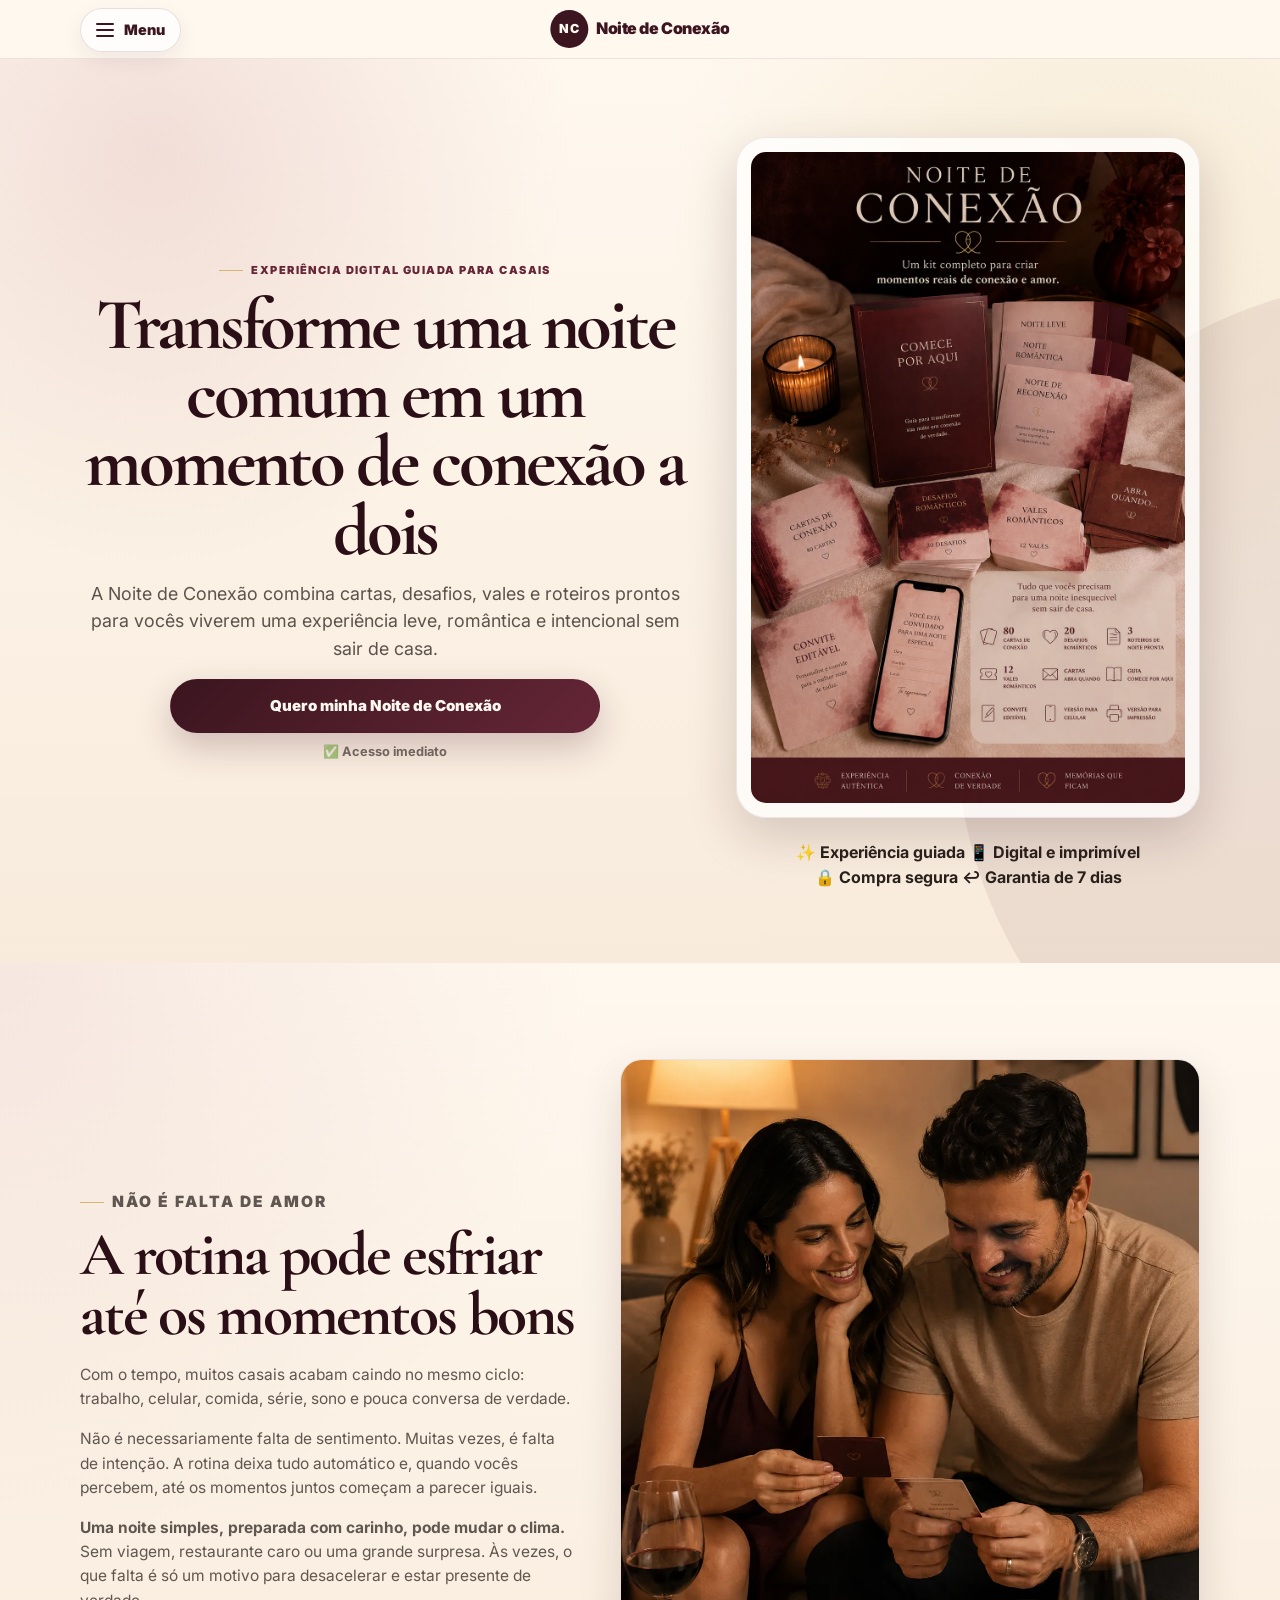
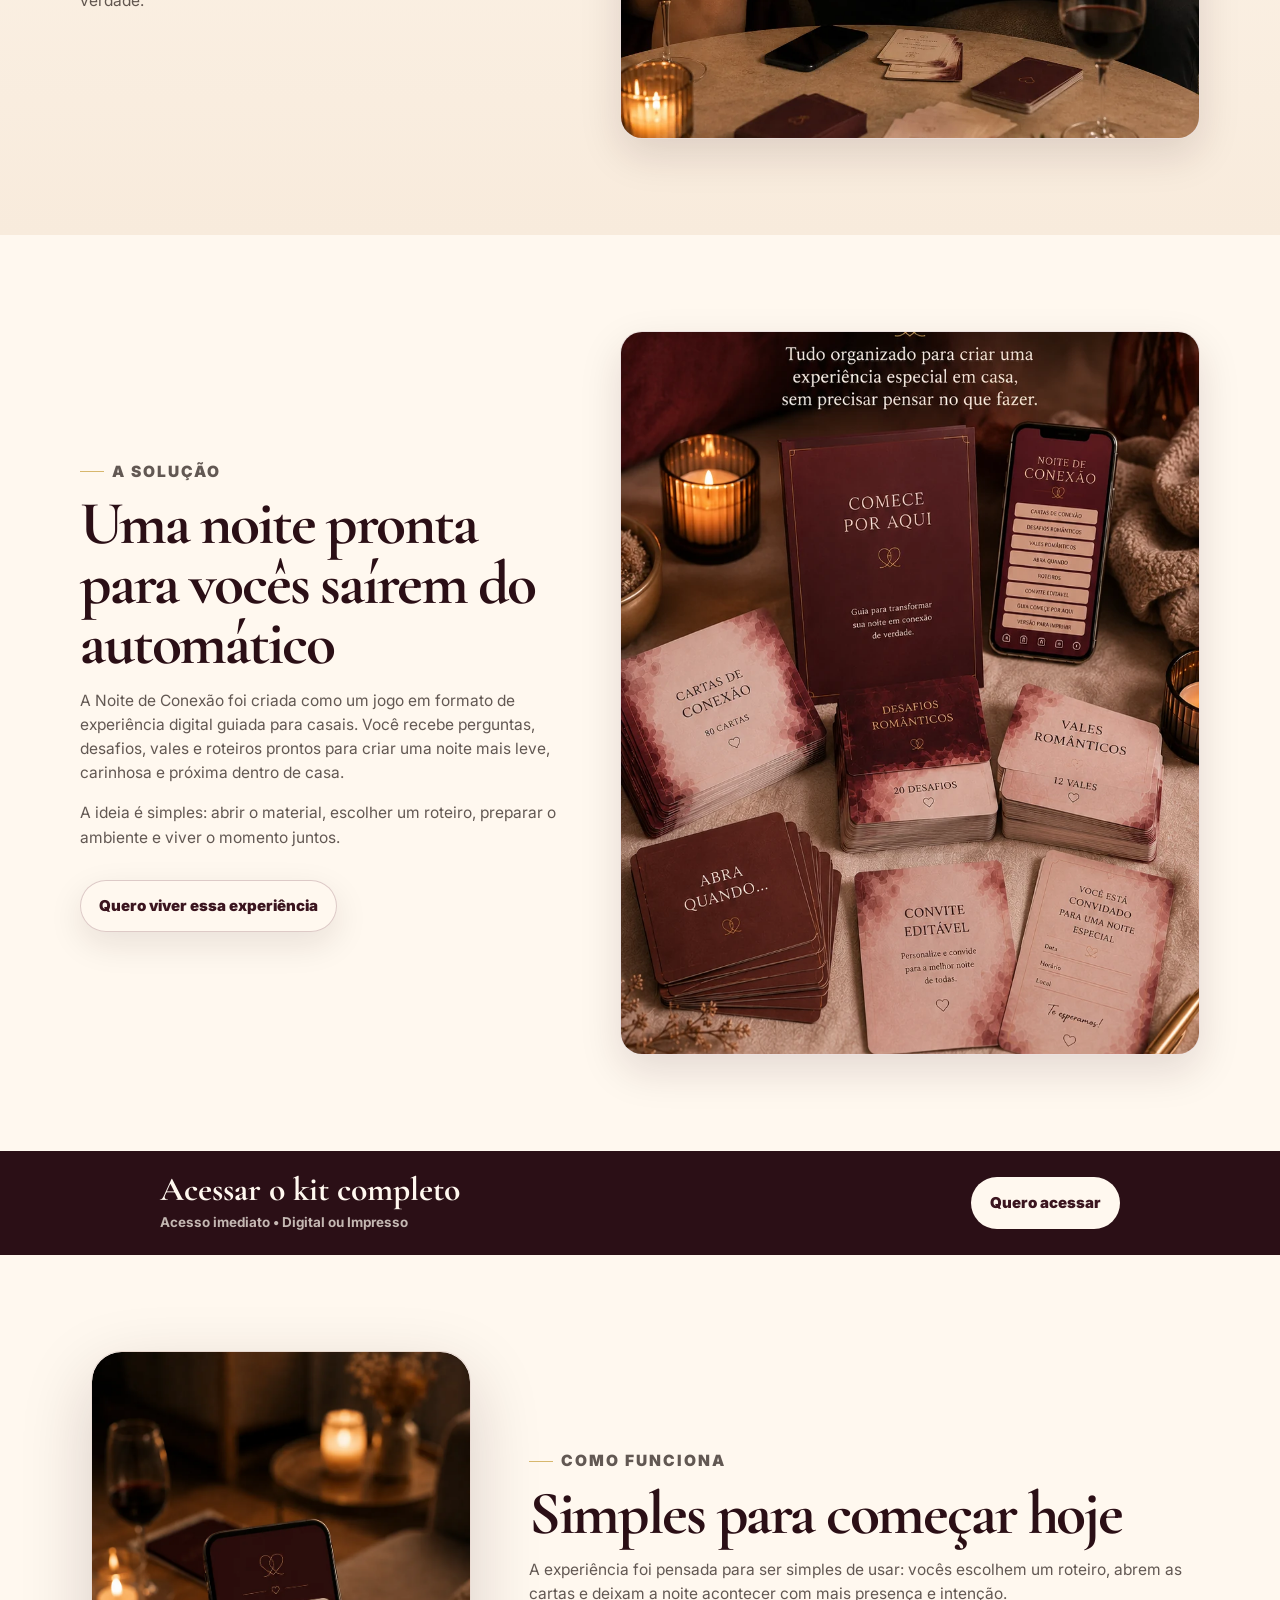
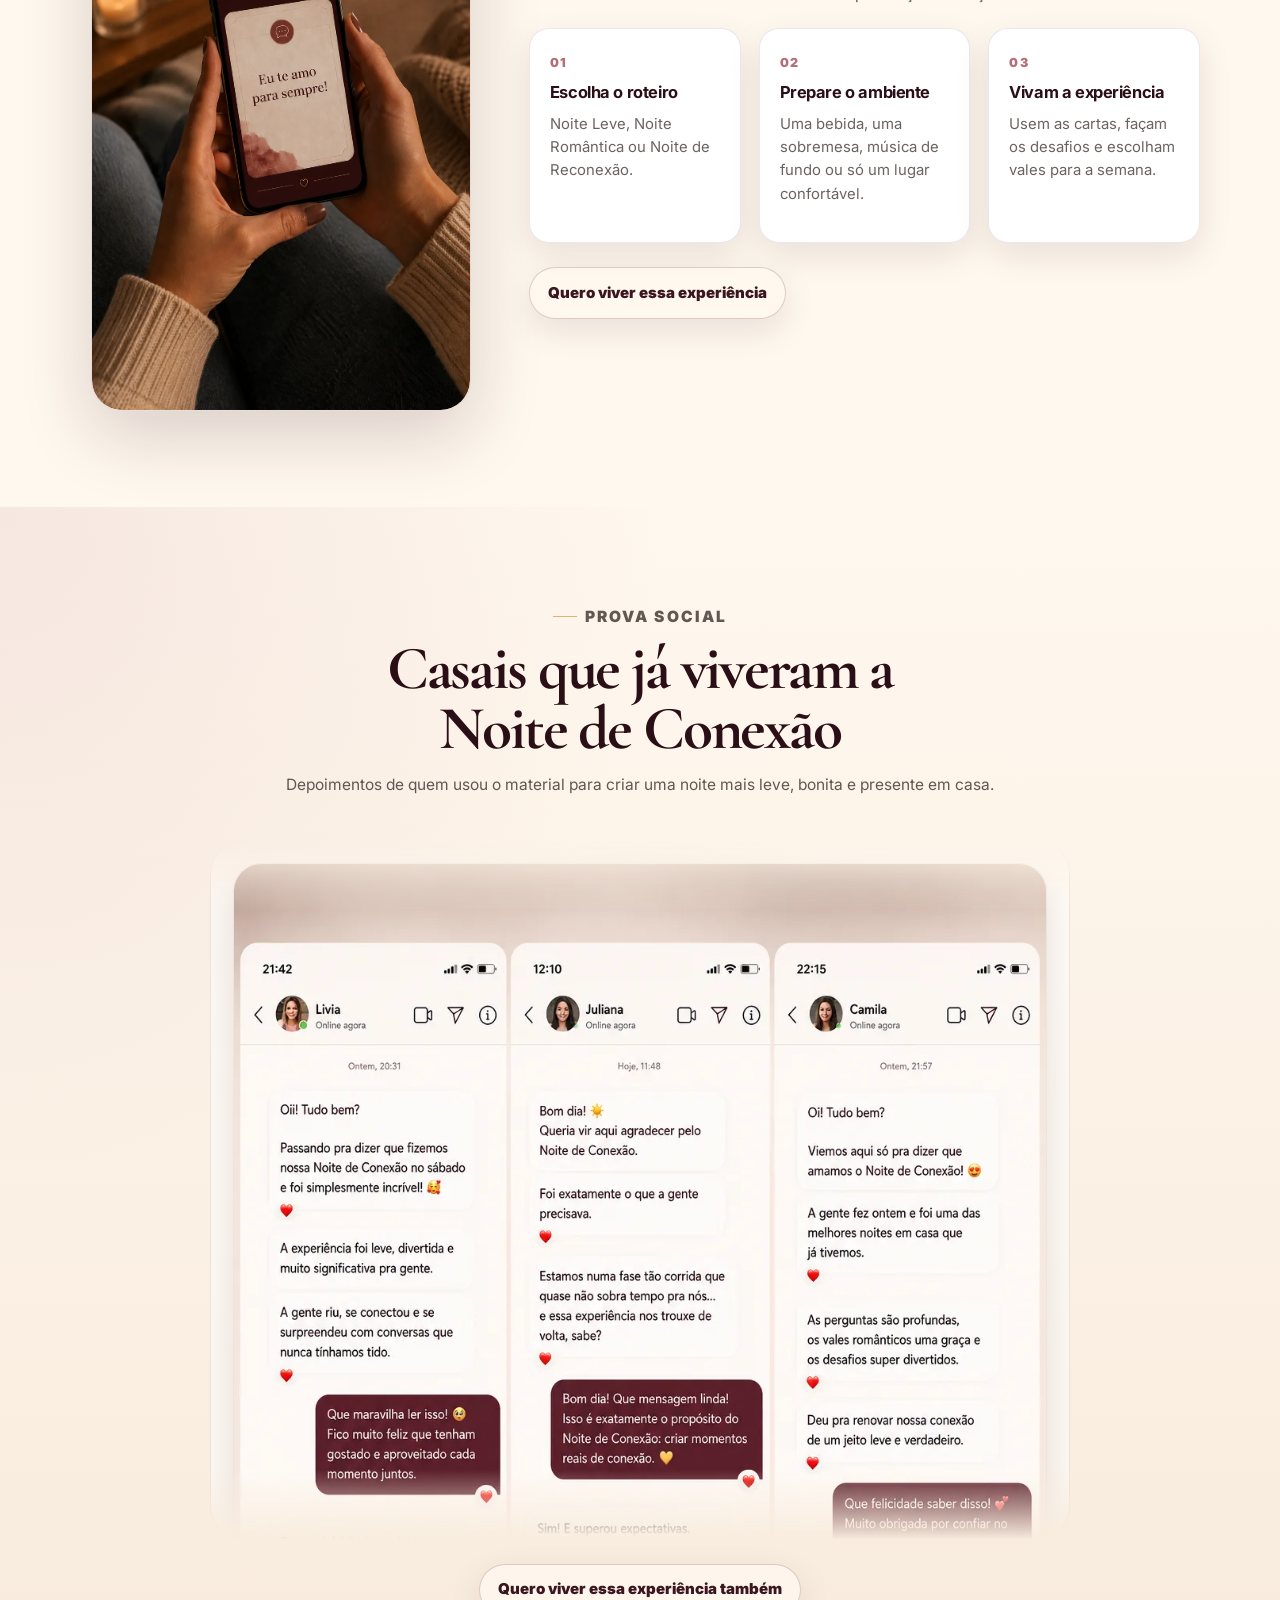
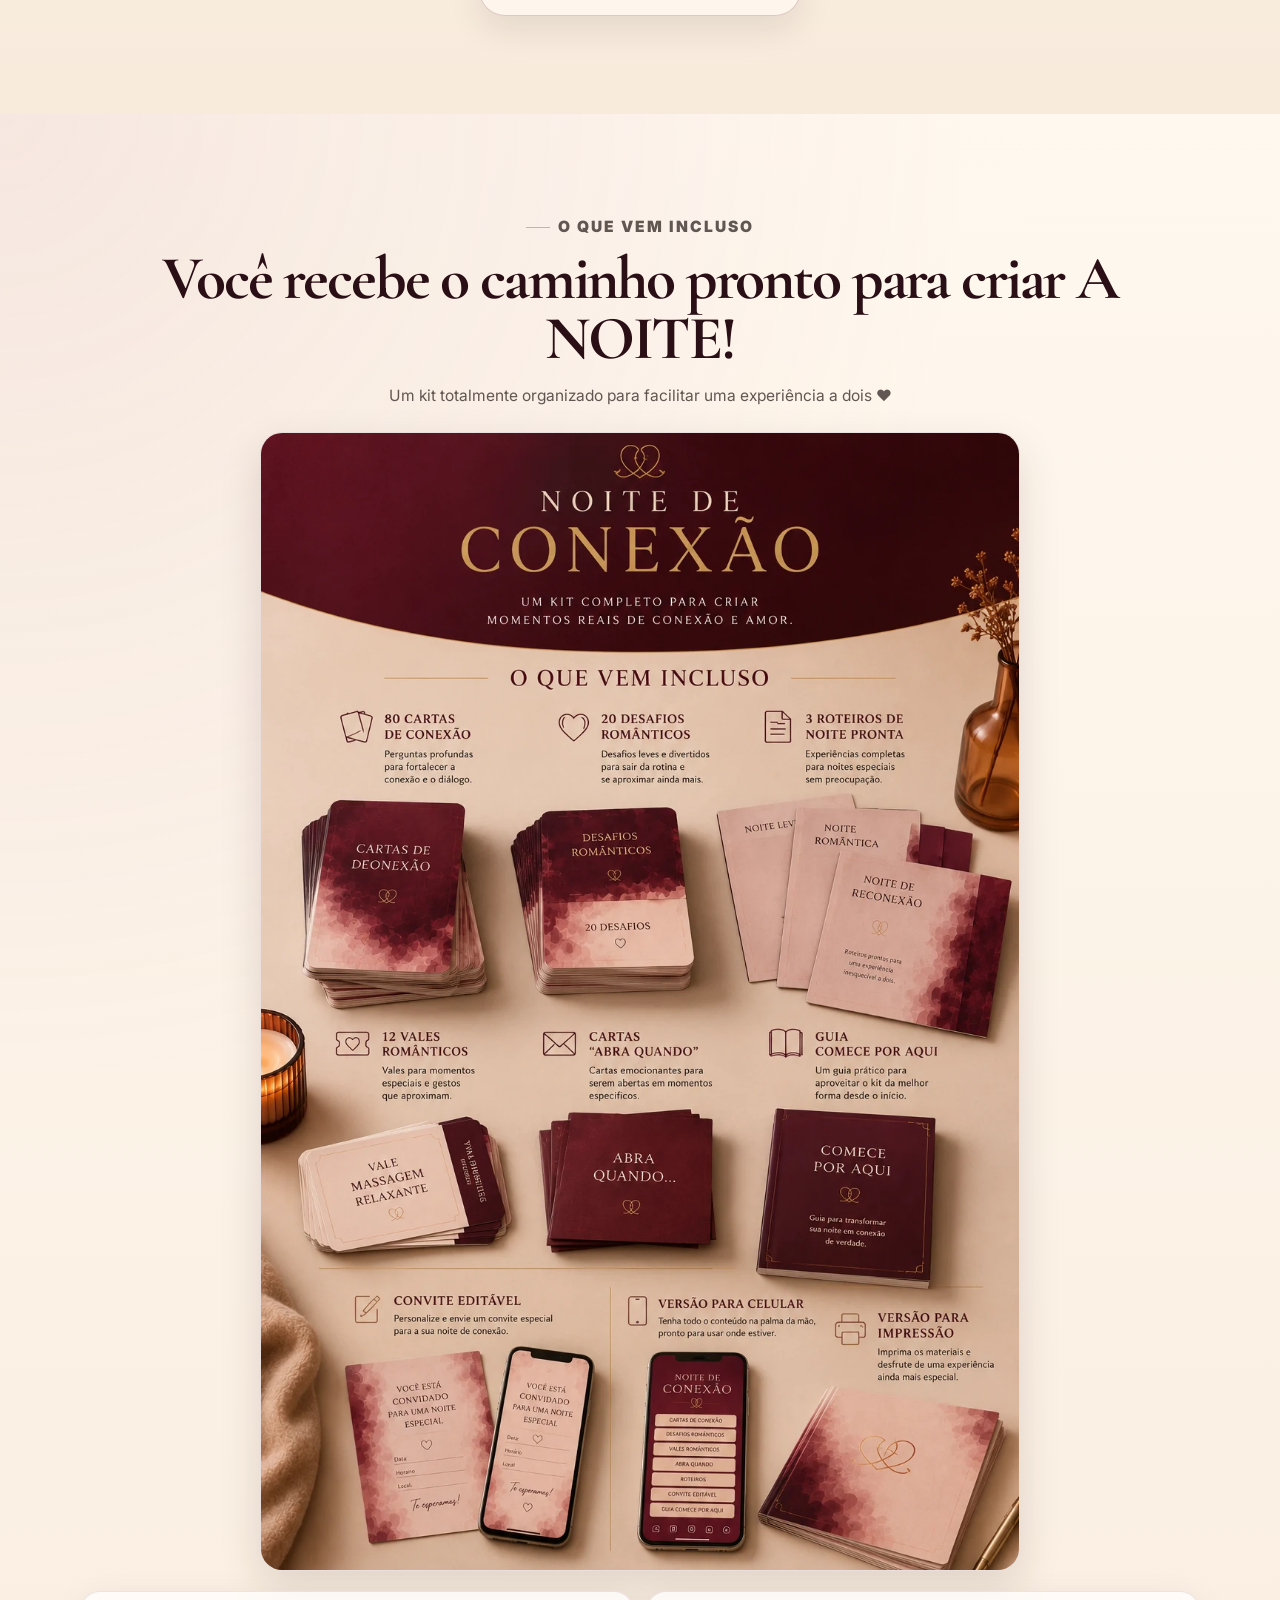
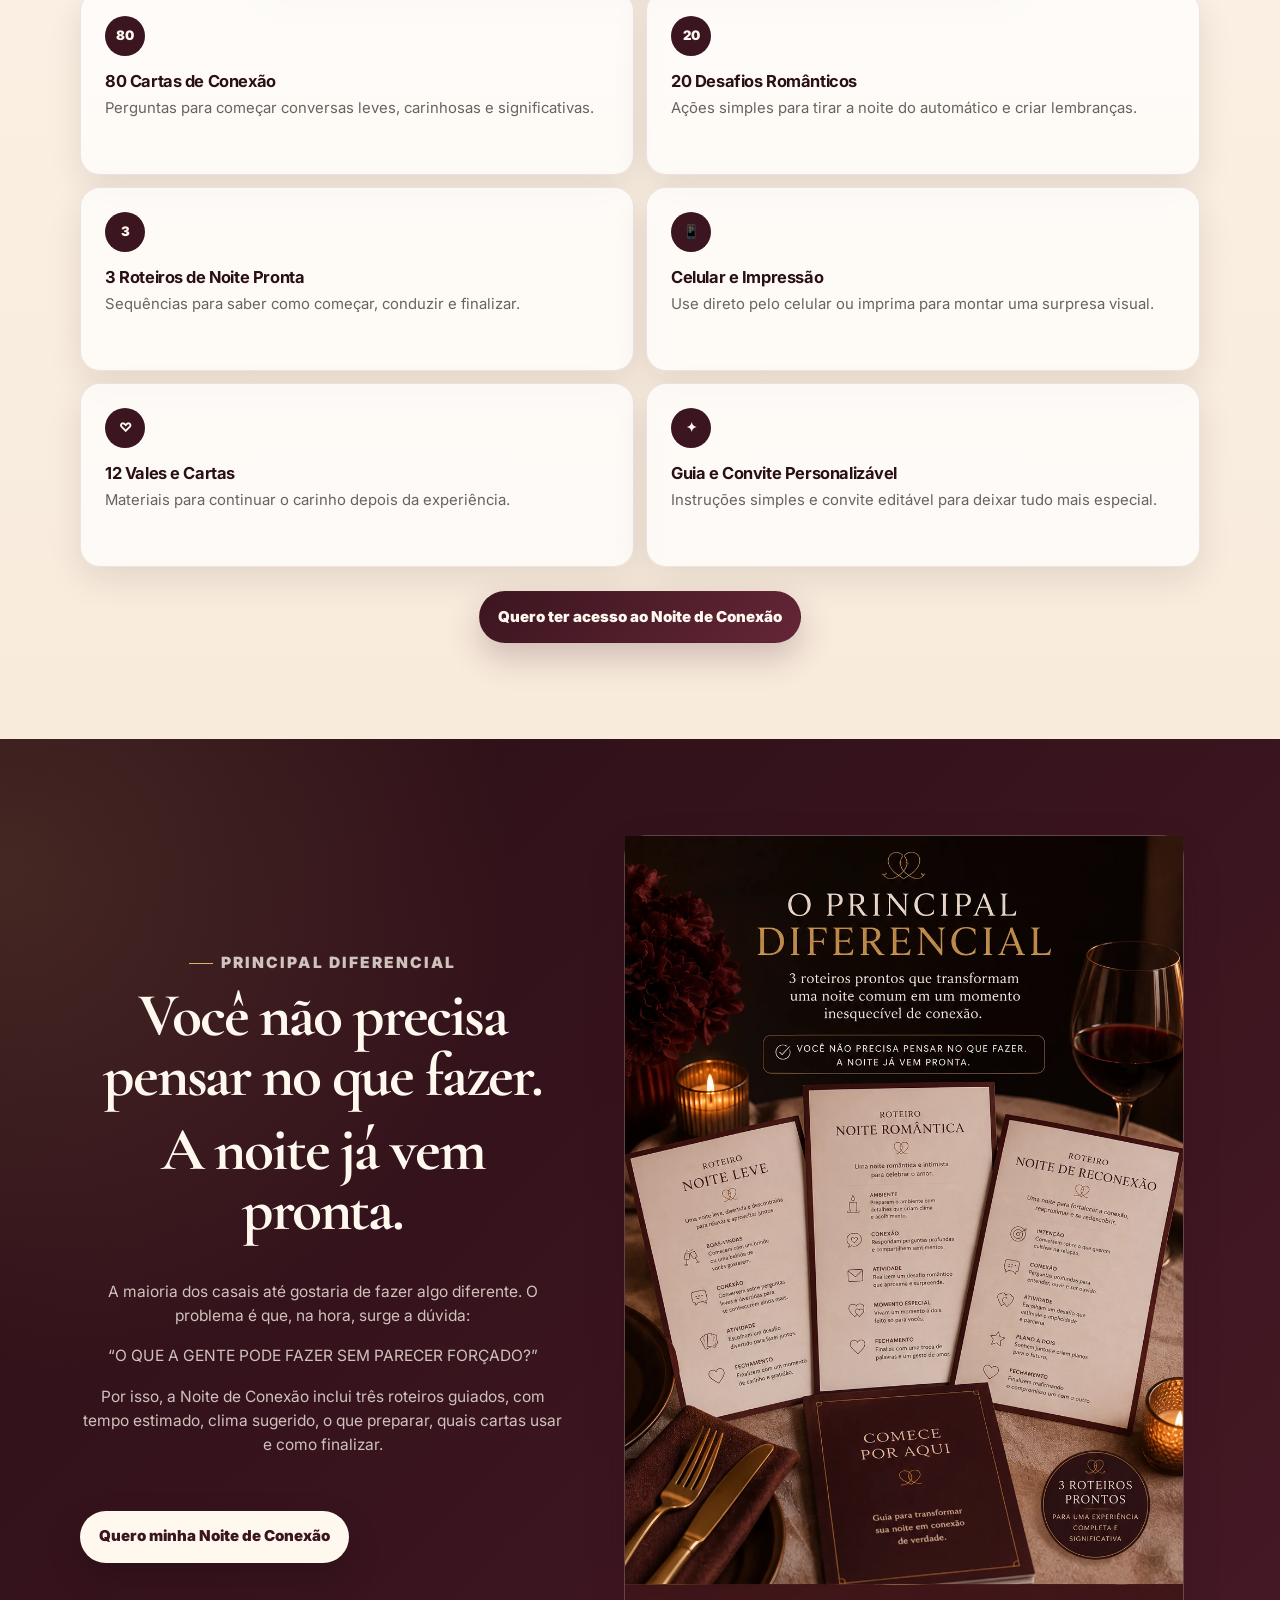
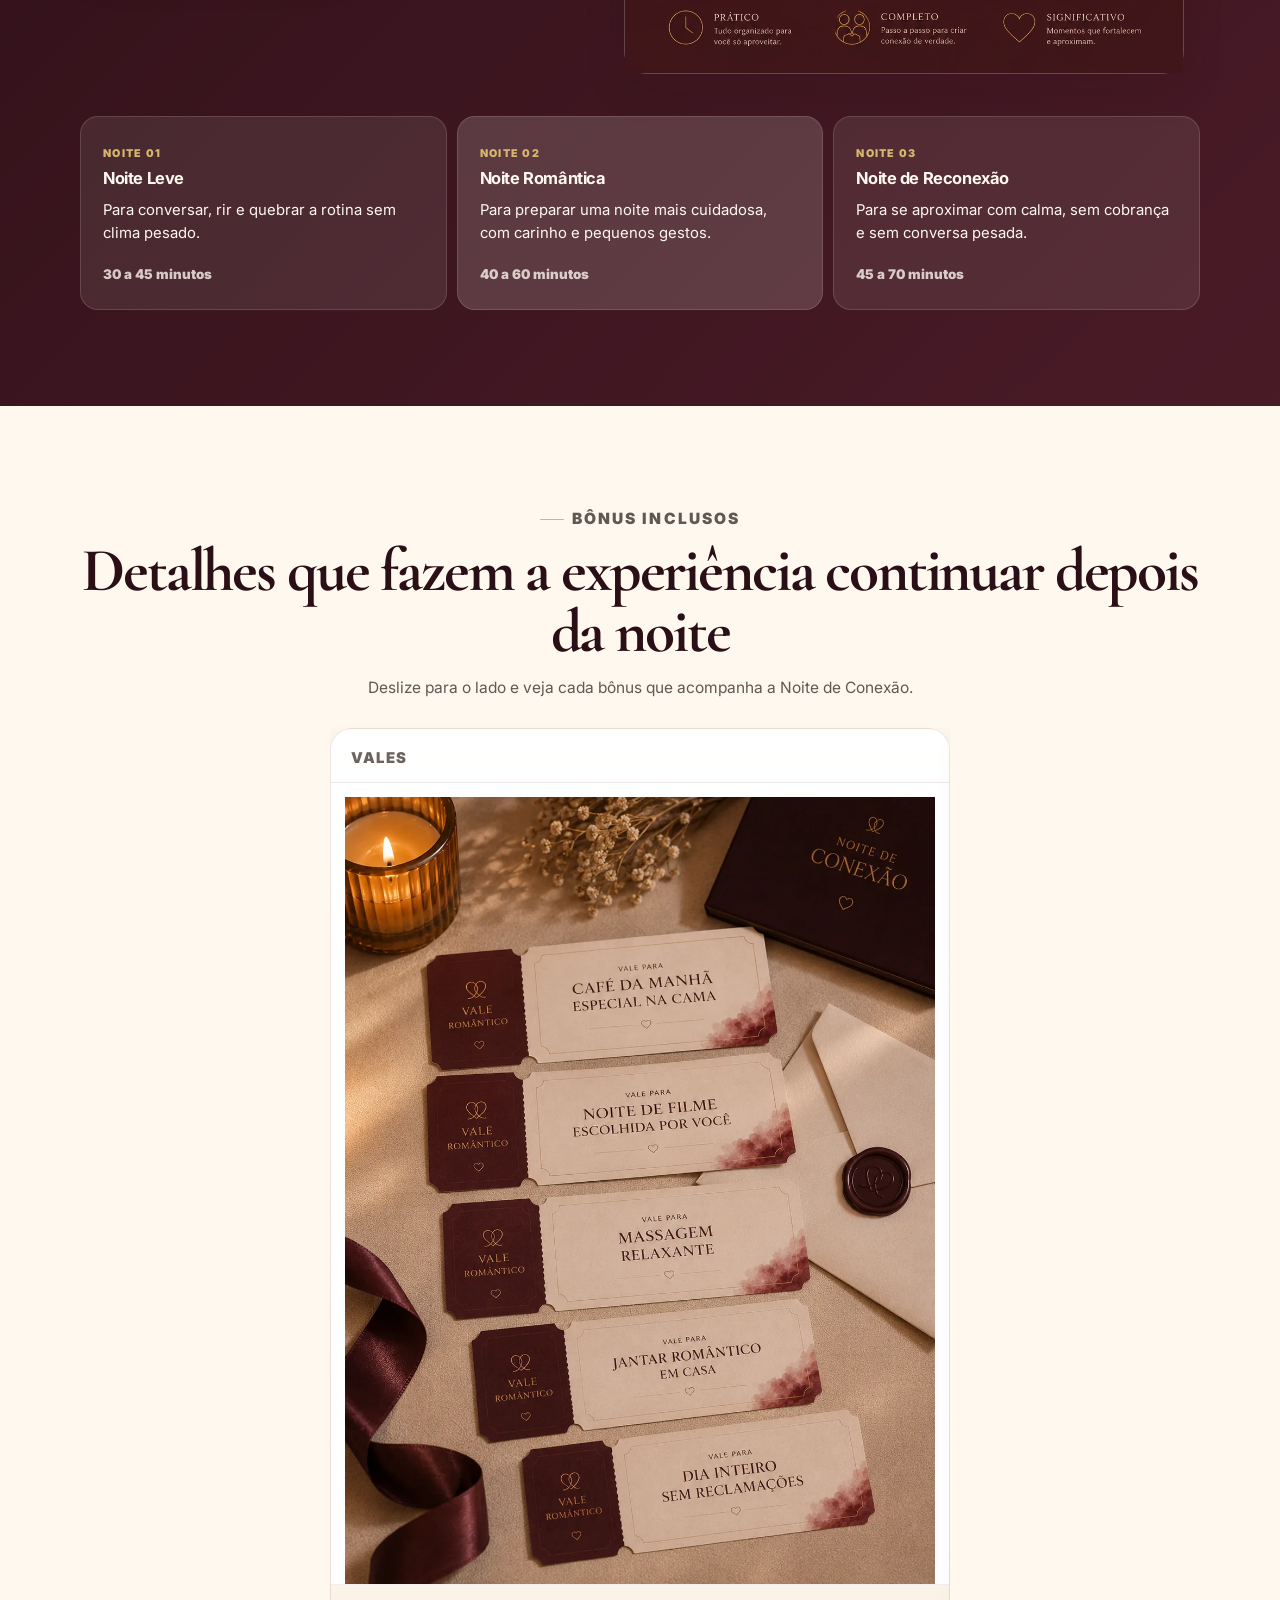
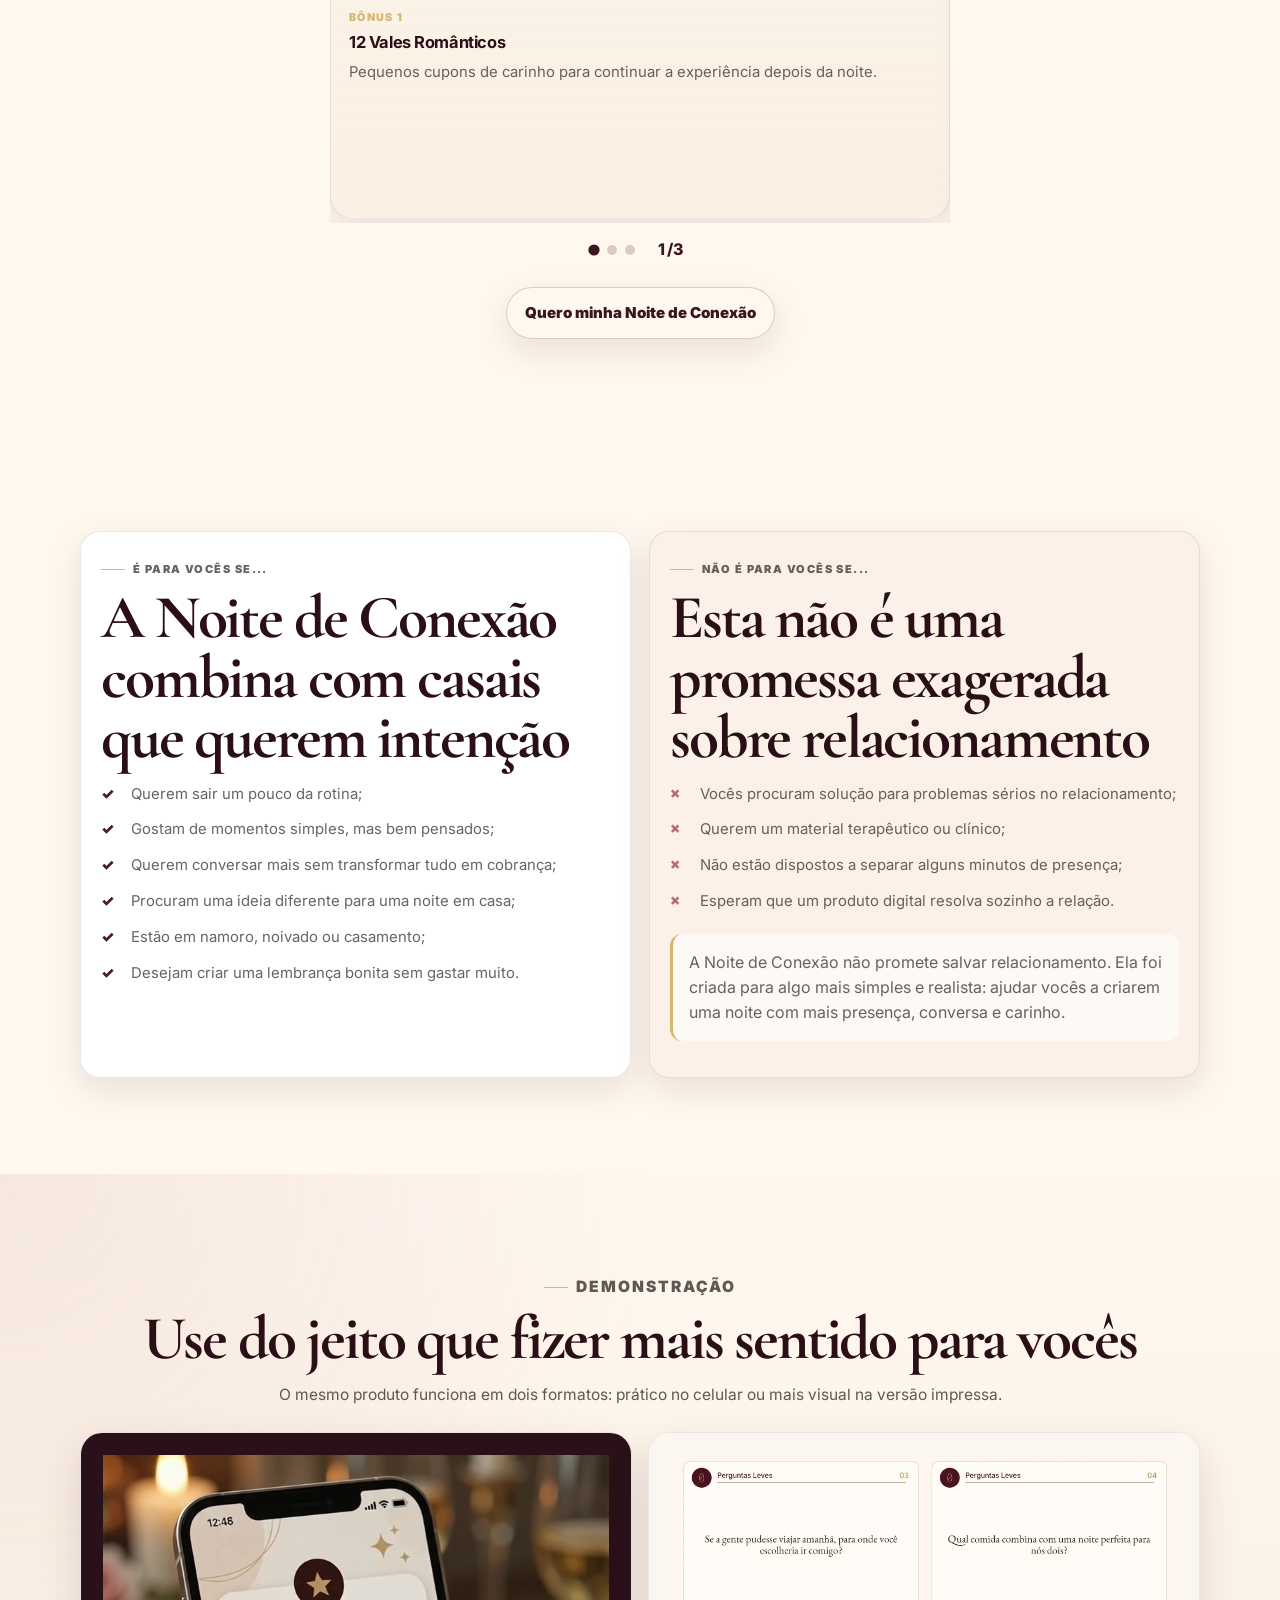
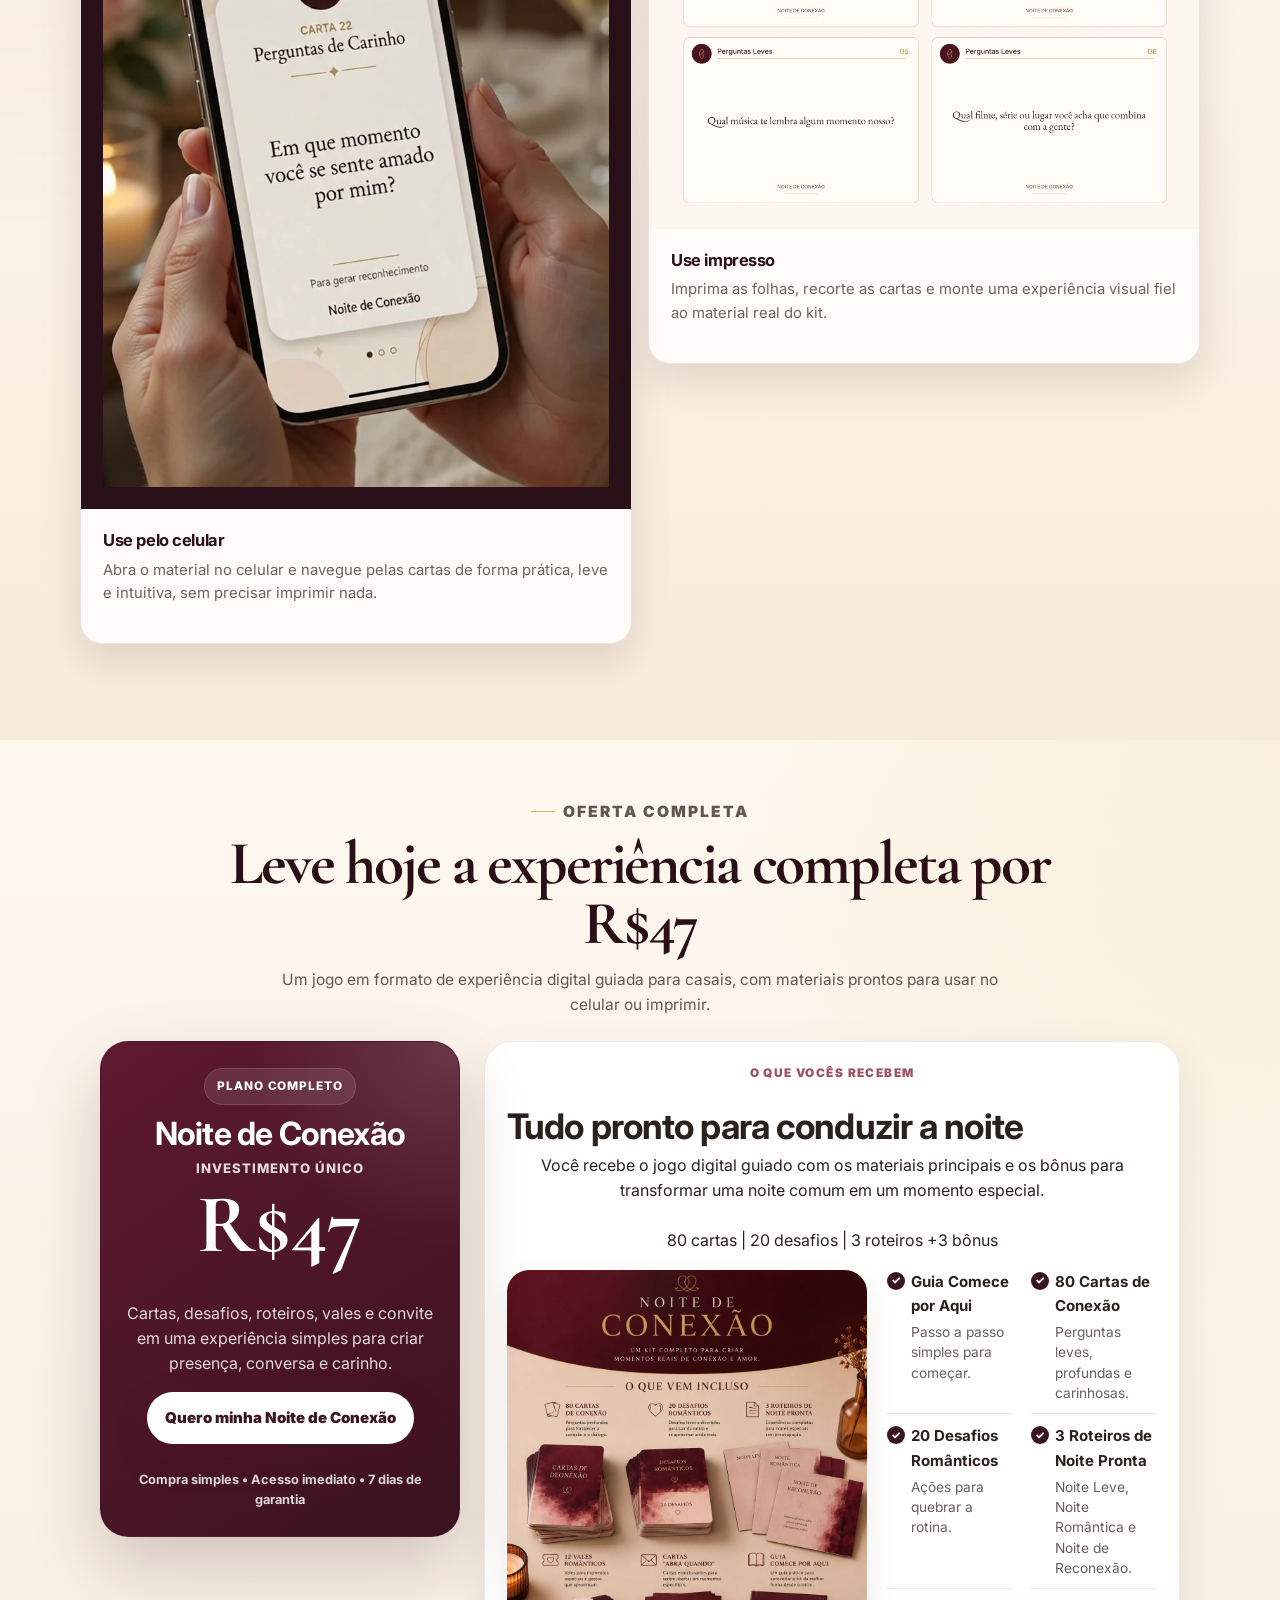
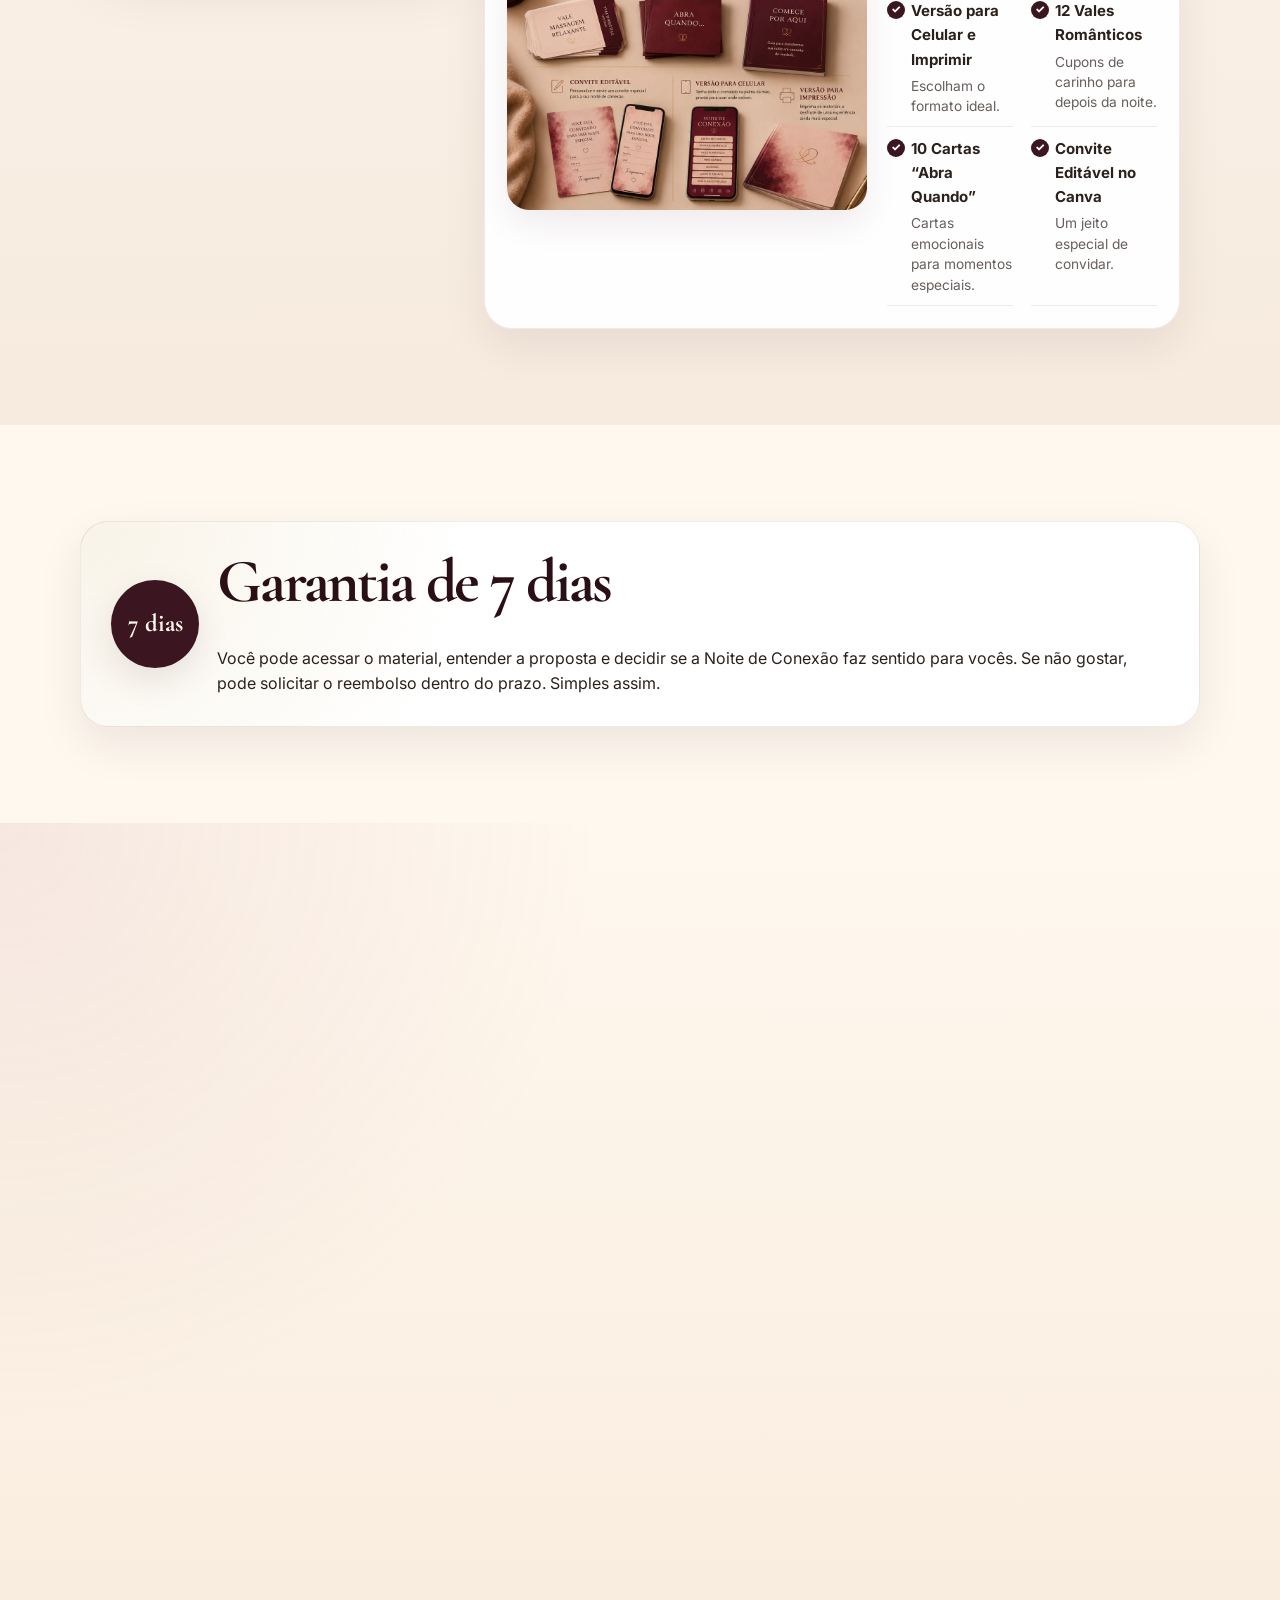
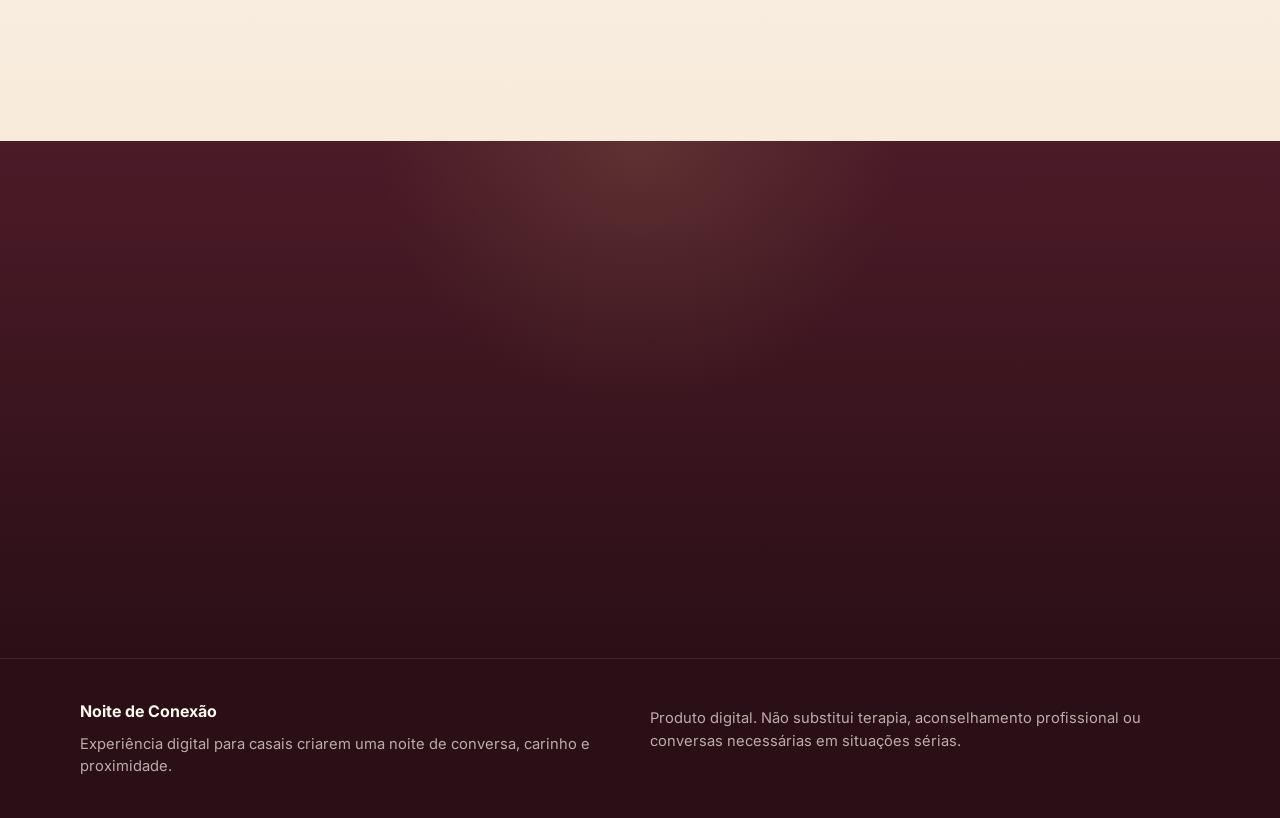
==== commit 42f9728f: "Update index.html" ====
--- a/index.html
+++ b/index.html
@@ -23,7 +23,7 @@
           <a href="#como-funciona">Como funciona</a>
           <a href="#recebe">O que recebe</a>
           <a href="#faq">Dúvidas</a>
-          <a class="menu-checkout" href="#checkout">Ir para o checkout</a>
+          <a class="menu-checkout" href="#oferta">Ir para o checkout</a>
         </nav>
       </details>
 
@@ -45,7 +45,7 @@
           <p class="hero-subtitle">A Noite de Conexão combina cartas, desafios, vales e roteiros prontos para vocês viverem uma experiência leve, romântica e intencional sem sair de casa.</p>
 
           <div class="hero-actions hero-actions-clean hero-actions-v16">
-            <a class="button button-primary" href="#checkout">Quero minha Noite de Conexão </a>
+            <a class="button button-primary" href="#oferta">Quero minha Noite de Conexão </a>
             <p class="microcopy">✅ Acesso imediato</p>
           </div>
         </div>
@@ -85,7 +85,7 @@
           <h2>Uma noite pronta para vocês saírem do automático</h2>
           <p>A Noite de Conexão foi criada como um jogo em formato de experiência digital guiada para casais. Você recebe perguntas, desafios, vales e roteiros prontos para criar uma noite mais leve, carinhosa e próxima dentro de casa.</p>
           <p>A ideia é simples: abrir o material, escolher um roteiro, preparar o ambiente e viver o momento juntos.</p>
-          <a class="button button-secondary desktop-only" href="#checkout">Quero viver essa experiência</a>
+          <a class="button button-secondary desktop-only" href="#oferta">Quero viver essa experiência</a>
         </div>
         <div class="visual-frame reveal solution-experience-frame">
           <img class="solution-experience-img" src="assets/mockup-experiencia-completa.webp" loading="lazy" decoding="async" width="864" height="1821" alt="Mockup da experiência completa Noite de Conexão com guia, cartas, vales e materiais organizados" />
@@ -99,7 +99,7 @@
           <strong>Acessar o kit completo</strong>
           <span>Acesso imediato • Digital ou Impresso</span>
         </div>
-        <a class="button button-primary" href="#checkout">Quero acessar</a>
+        <a class="button button-primary" href="#oferta">Quero acessar</a>
       </div>
     </section>
 
@@ -136,7 +136,7 @@
           </div>
 
           <div class="cta-gap">
-            <a class="button button-secondary" href="#checkout">Quero viver essa experiência</a>
+            <a class="button button-secondary" href="#oferta">Quero viver essa experiência</a>
           </div>
         </div>
       </div>
@@ -166,7 +166,7 @@
         </div>
 
         <div class="center cta-gap reveal">
-          <a class="button button-secondary" href="#checkout">Quero viver essa experiência também</a>
+          <a class="button button-secondary" href="#oferta">Quero viver essa experiência também</a>
         </div>
       </div>
     </section>
@@ -217,7 +217,7 @@
         </div>
 
         <div class="center cta-gap reveal">
-          <a class="button button-primary" href="#checkout">Quero ter acesso ao Noite de Conexão</a>
+          <a class="button button-primary" href="#oferta">Quero ter acesso ao Noite de Conexão</a>
         </div>
       </div>
     </section>
@@ -230,7 +230,7 @@
 	  <h2><center>A noite já vem pronta.</center></h2><br>
           <center><p>A maioria dos casais até gostaria de fazer algo diferente. O problema é que, na hora, surge a dúvida: </p> <p>“O QUE A GENTE PODE FAZER SEM PARECER FORÇADO?”</p></center>
           <center><p>Por isso, a Noite de Conexão inclui três roteiros guiados, com tempo estimado, clima sugerido, o que preparar, quais cartas usar e como finalizar.</p></center><br>
-          <a class="button button-light" href="#checkout">Quero minha Noite de Conexão </a>
+          <a class="button button-light" href="#oferta">Quero minha Noite de Conexão </a>
         </div>
 
         <div class="scripts-visual reveal scripts-real-frame">
@@ -322,7 +322,7 @@
         </div>
 
         <div class="center cta-gap reveal">
-          <a class="button button-secondary" href="#checkout">Quero minha Noite de Conexão</a>
+          <a class="button button-secondary" href="#oferta">Quero minha Noite de Conexão</a>
         </div>
       </div>
     </section>
@@ -394,7 +394,7 @@
           <p>Um jogo em formato de experiência digital guiada para casais, com materiais prontos para usar no celular ou imprimir.</p>
         </div>
 
-        <div class="offer-stage reveal">
+        <div class="offer-stage reveal" id="oferta">
           <aside class="offer-plan-card" aria-label="Plano completo da Noite de Conexão">
             <center><span class="offer-plan-chip">Plano completo</span></center>
             <center><h3>Noite de Conexão</h3></center>
@@ -410,7 +410,7 @@
               <li>Acesso imediato</li>
               <li>7 dias de garantia</li>
             </ul>-->
-            <center><a class="button button-primary full" href="https://SEU-LINK-DE-CHECKOUT-AQUI.com">Quero minha Noite de Conexão</a></center>
+            <center><a class="button button-primary full" href="https://pay.cakto.com.br/3axetia_991327">Quero minha Noite de Conexão</a></center><br>
             <p class="microcopy">Compra simples • Acesso imediato • 7 dias de garantia</p>
           </aside>
 
@@ -499,7 +499,7 @@
         </div>
 
         <div class="center cta-gap reveal">
-          <a class="button button-secondary" href="#checkout">Acessar a Noite de Conexão por R$47</a>
+          <a class="button button-secondary" href="#oferta">Acessar a Noite de Conexão por R$47</a>
         </div>
       </div>
     </section>
@@ -509,7 +509,7 @@
         <p class="eyebrow">Para começar</p>
         <h2>Pronto para viver uma noite que vocês vão lembrar com carinho?</h2>
         <p>Vocês não precisam esperar uma grande data. Com um pouco de intenção, uma noite comum pode virar uma experiência leve, bonita e só de vocês.</p>
-        <a class="button button-primary" href="https://SEU-LINK-DE-CHECKOUT-AQUI.com">Quero minha Noite de Conexão</a>
+        <a class="button button-primary" href="https://pay.cakto.com.br/3axetia_991327">Quero minha Noite de Conexão</a>
         <p class="microcopy">✅ Acesso imediato · 🔒 Pagamento seguro </p>
       </div>
     </section>
@@ -527,7 +527,7 @@
     </div>
   </footer>
 
-  <a class="mobile-sticky-cta" href="#checkout" aria-label="Ir para o checkout da Noite de Conexão">Quero minha Noite de Conexão</a>
+  <a class="mobile-sticky-cta" href="https://pay.cakto.com.br/3axetia_991327" aria-label="Ir para o checkout da Noite de Conexão">Quero minha Noite de Conexão</a>
 
   <script>
     document.documentElement.classList.add('js');
@@ -605,4 +605,4 @@
     }
   </script>
 </body>
-</html>+</html>
--- a/styles.css
+++ b/styles.css
@@ -3686,3 +3686,14 @@
     text-align: left;
   }
 }
+
+/* Ajuste de rolagem para o bloco real da oferta */
+#oferta {
+  scroll-margin-top: 90px;
+}
+
+@media (max-width: 759px) {
+  #oferta {
+    scroll-margin-top: 72px;
+  }
+}
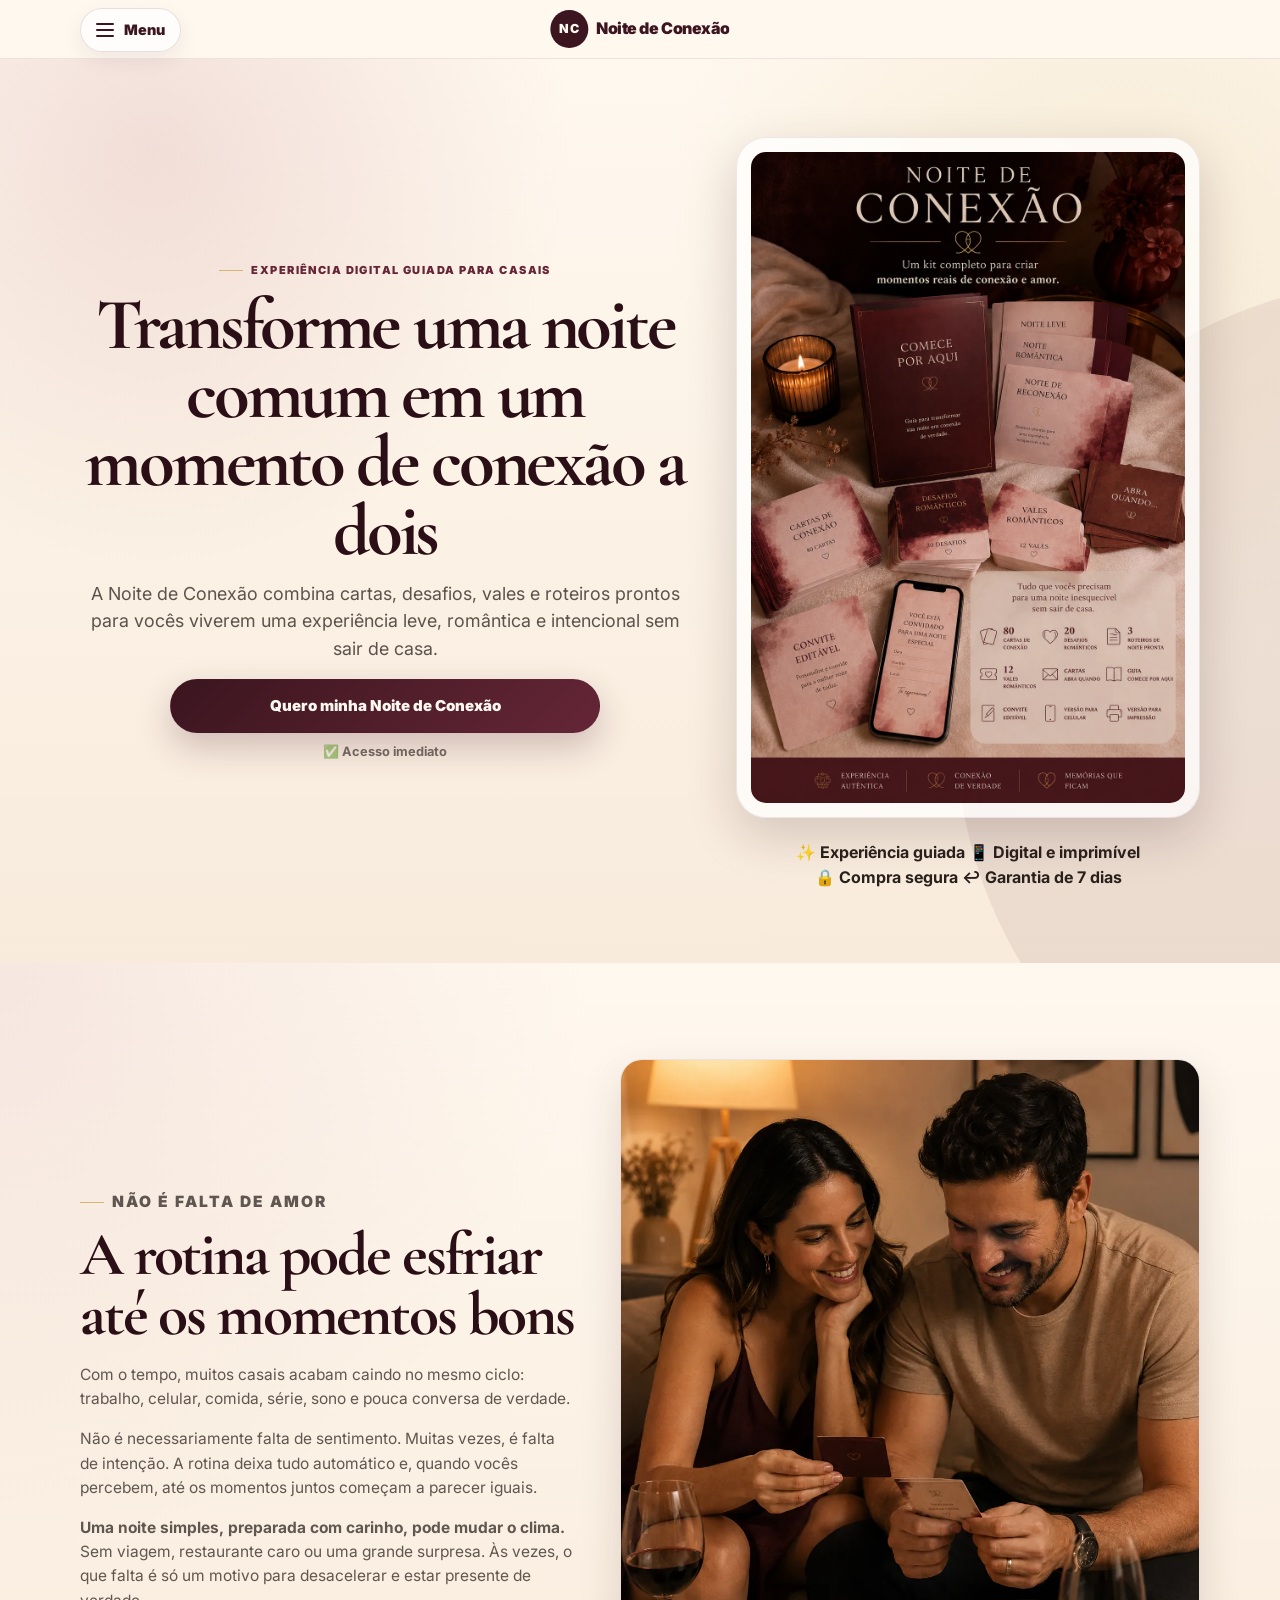
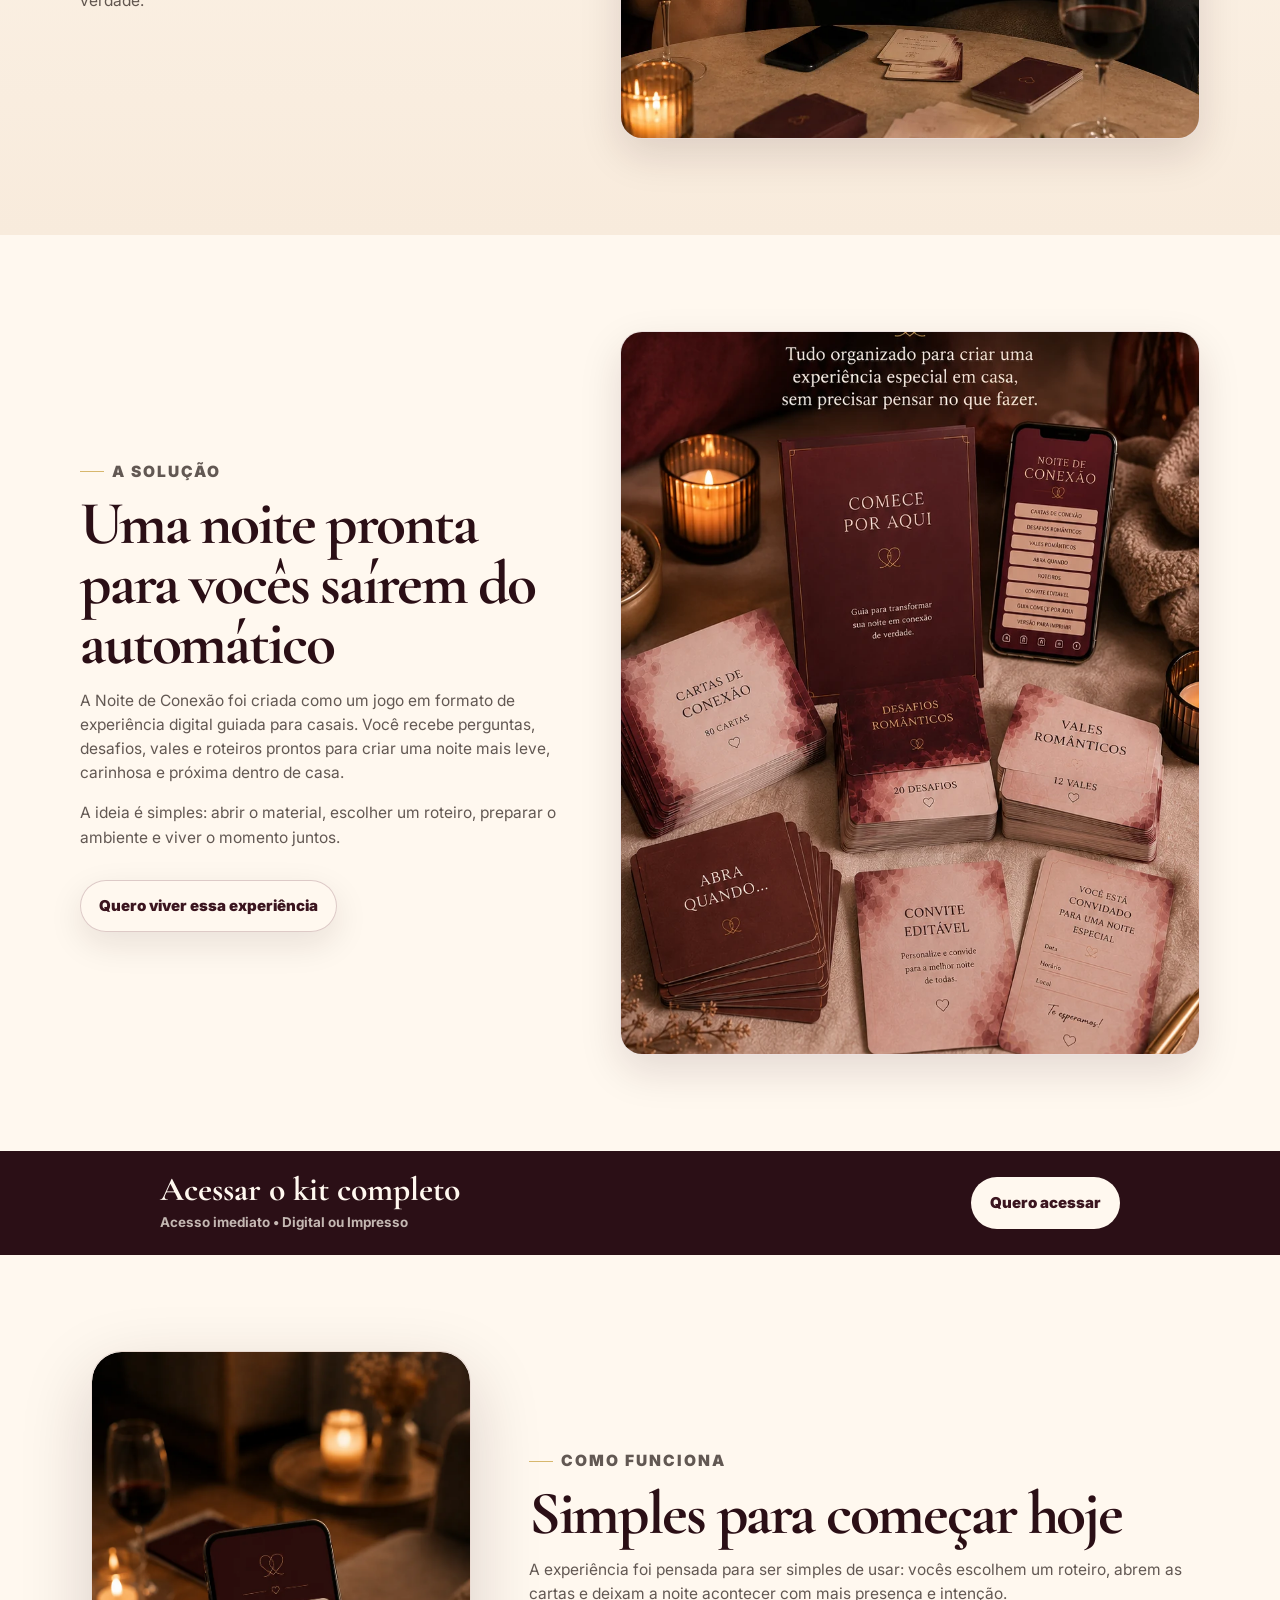
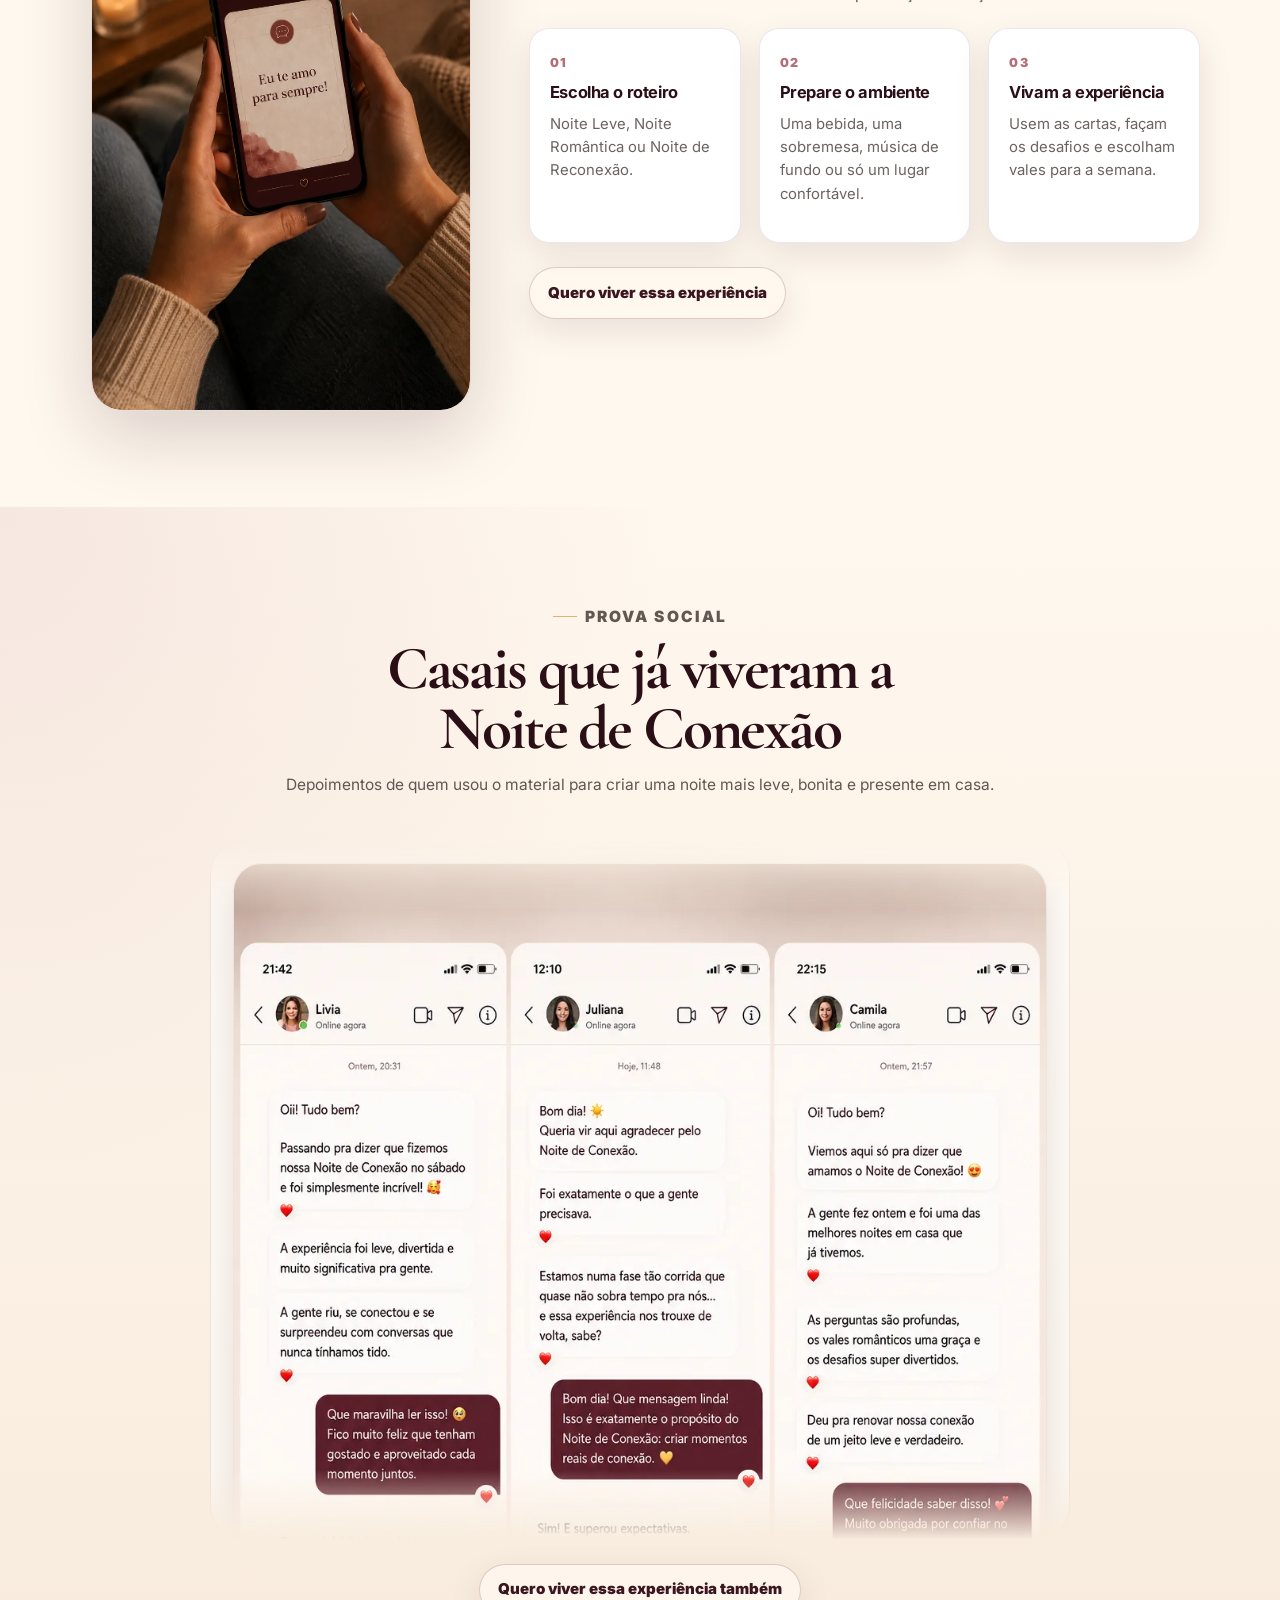
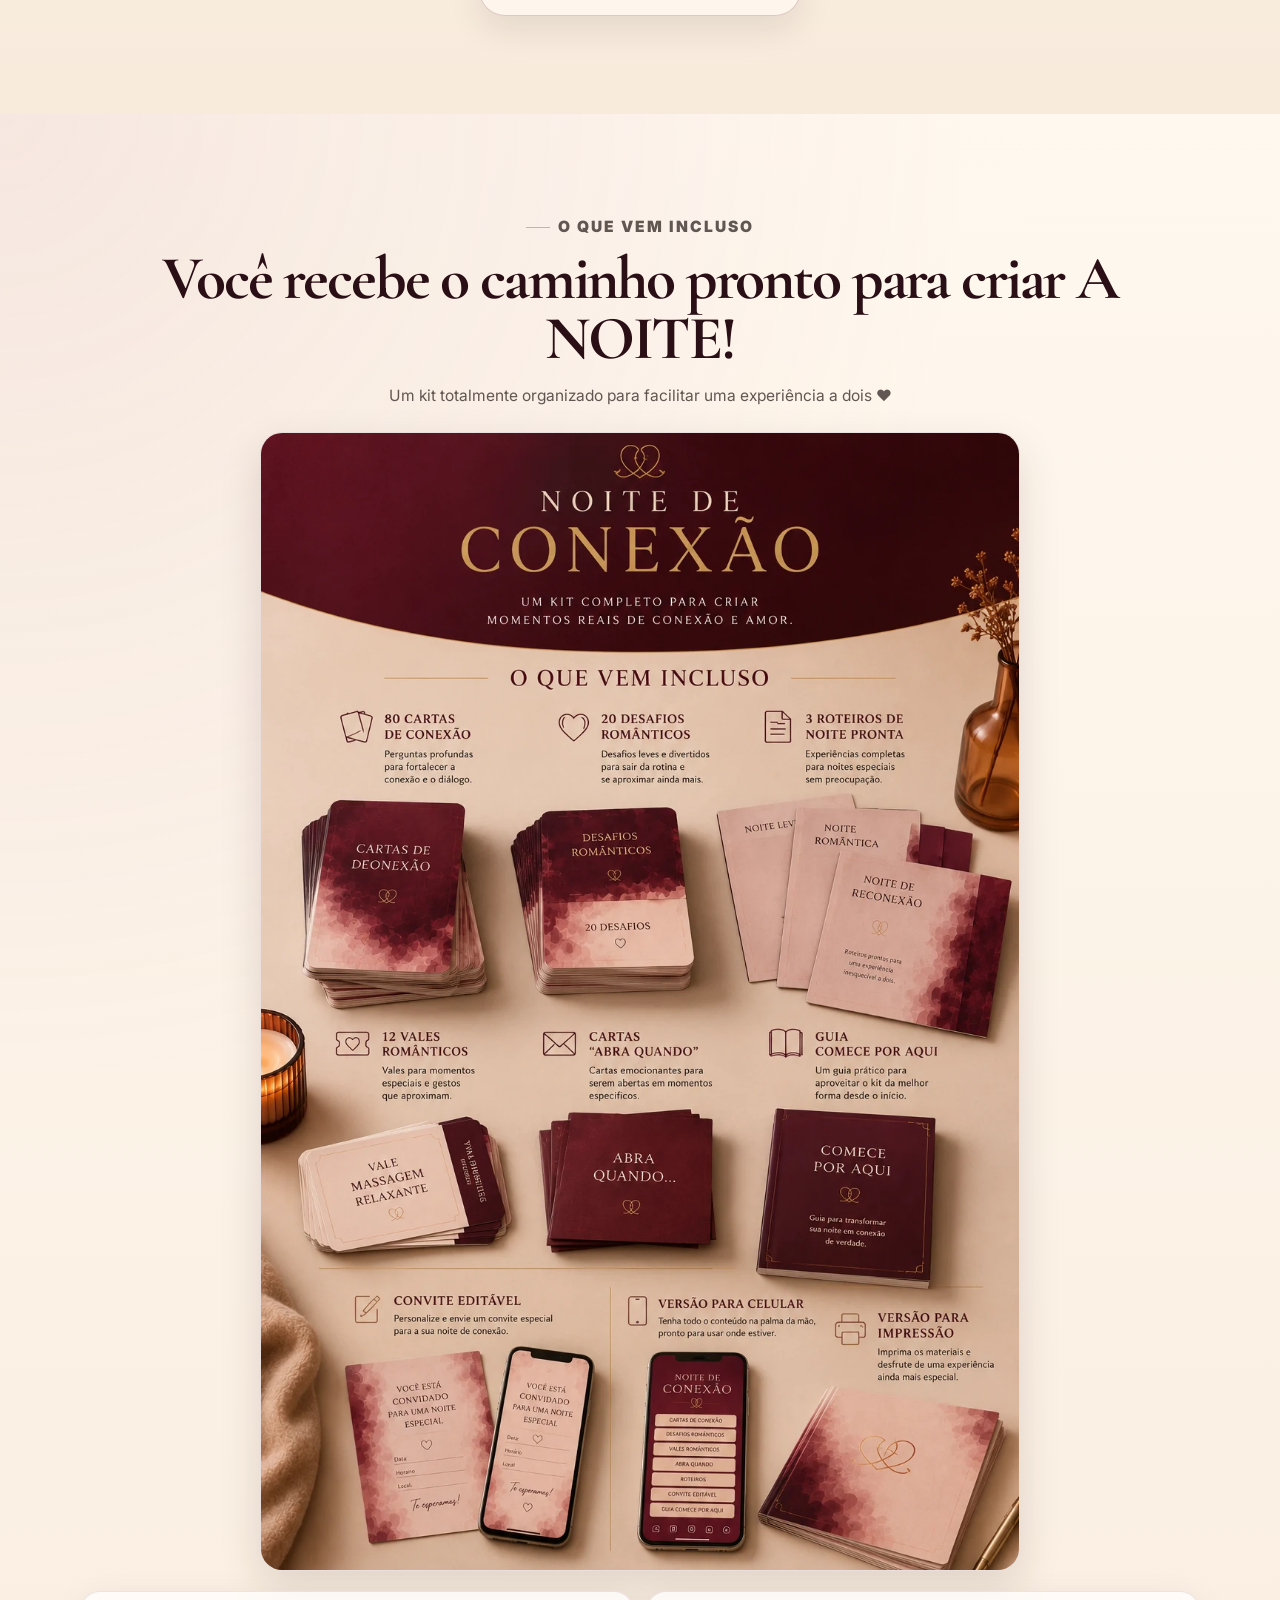
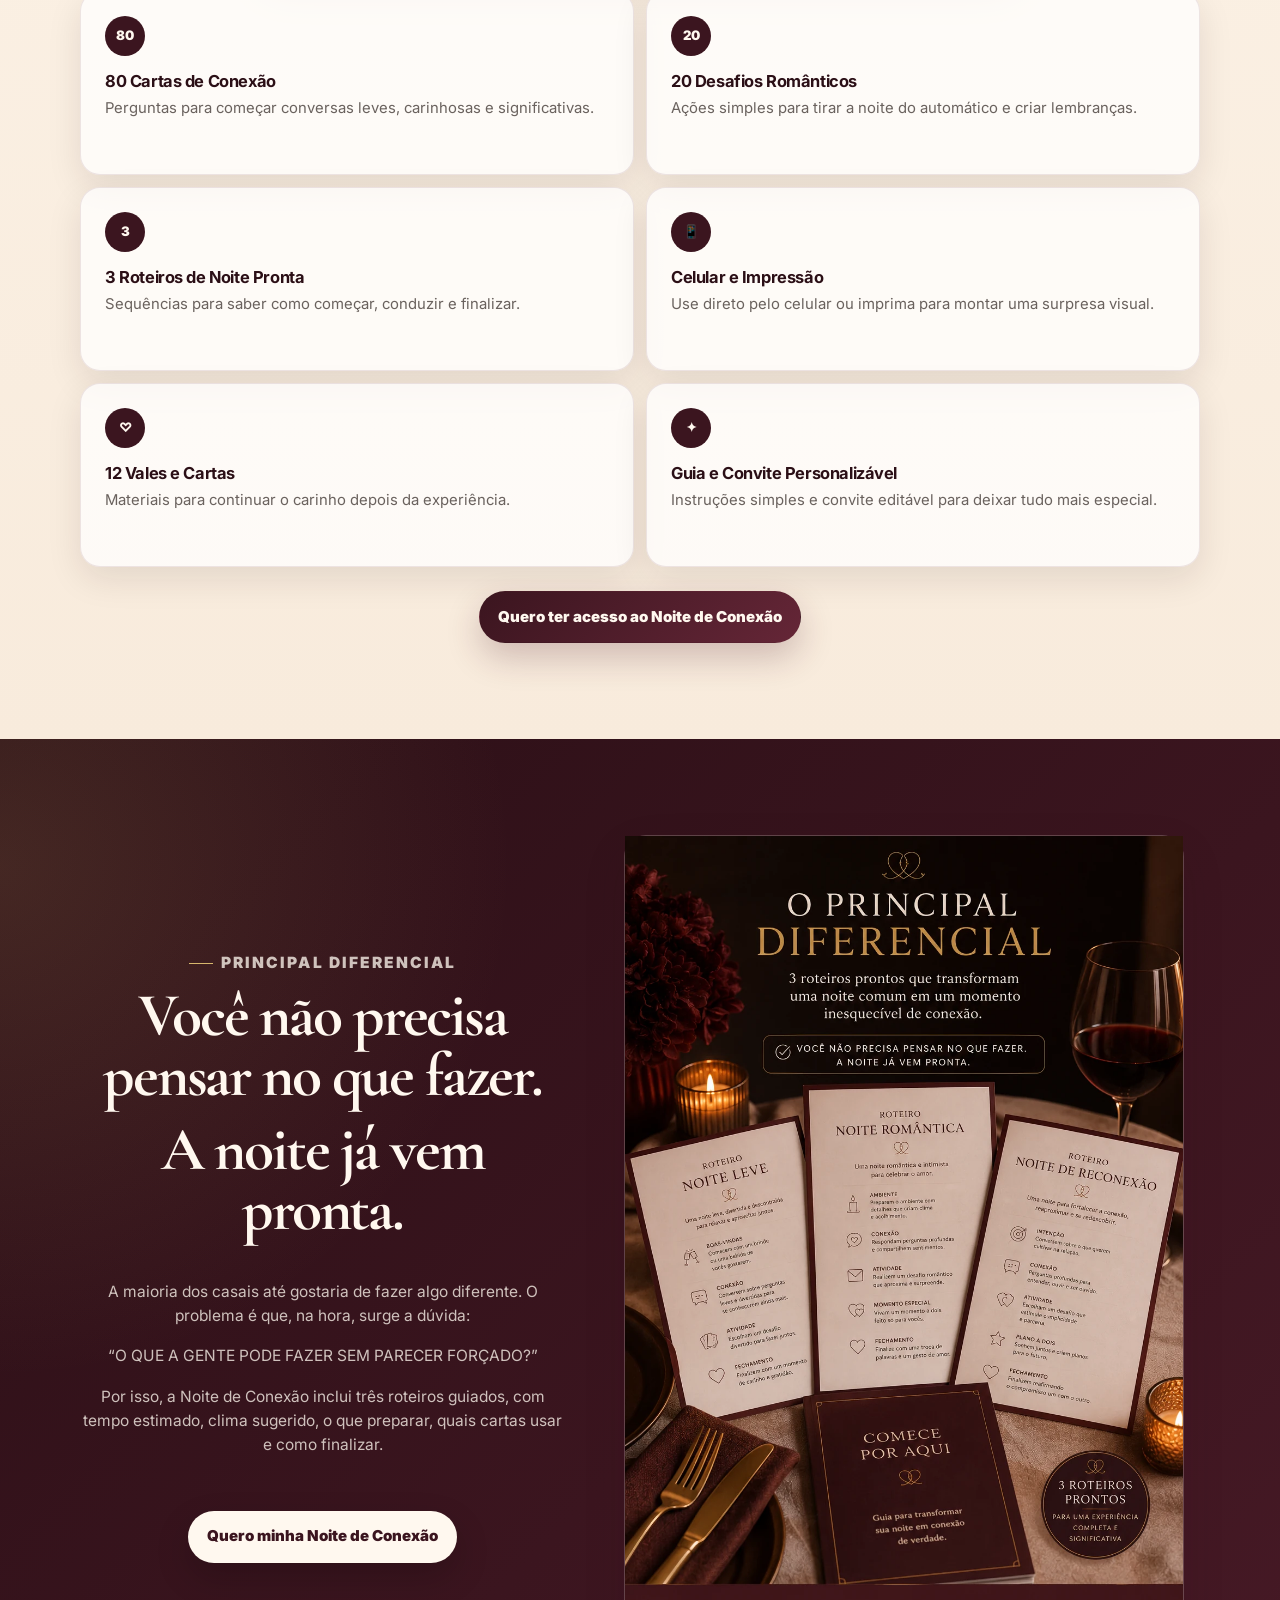
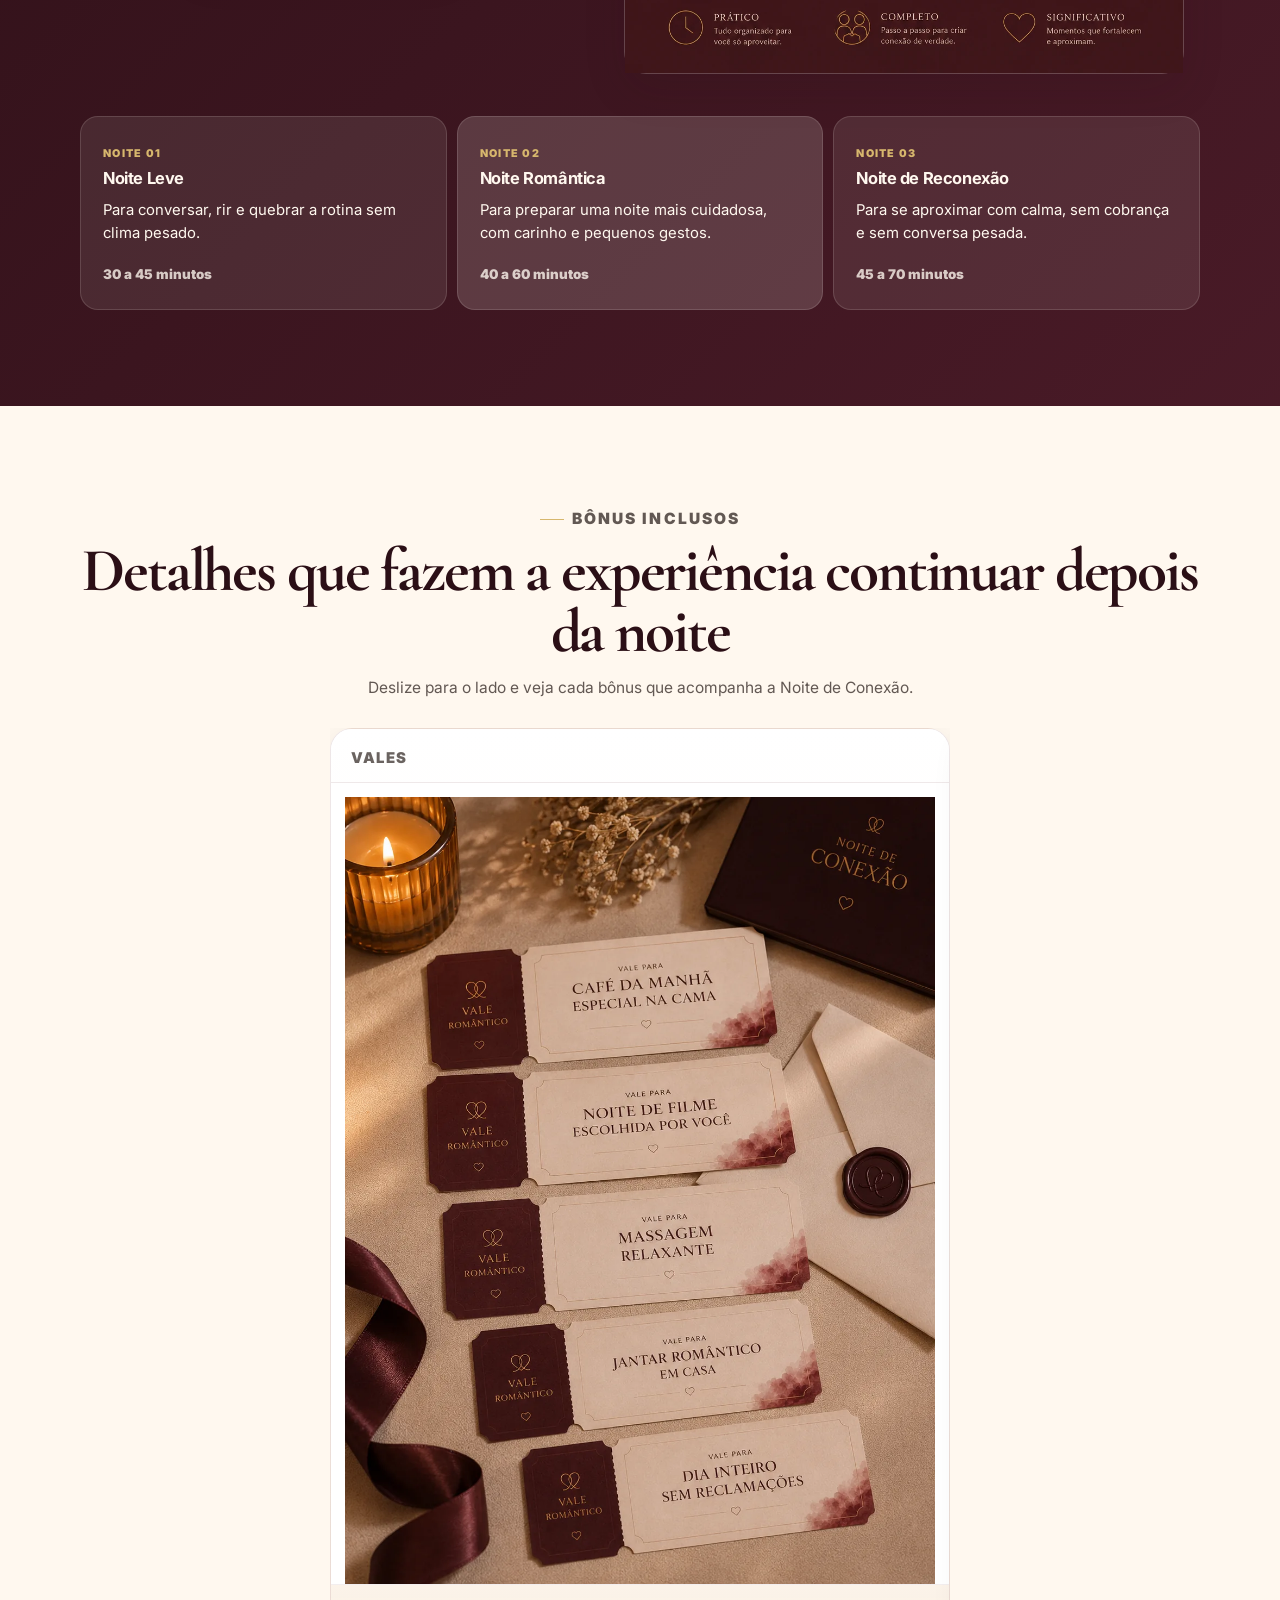
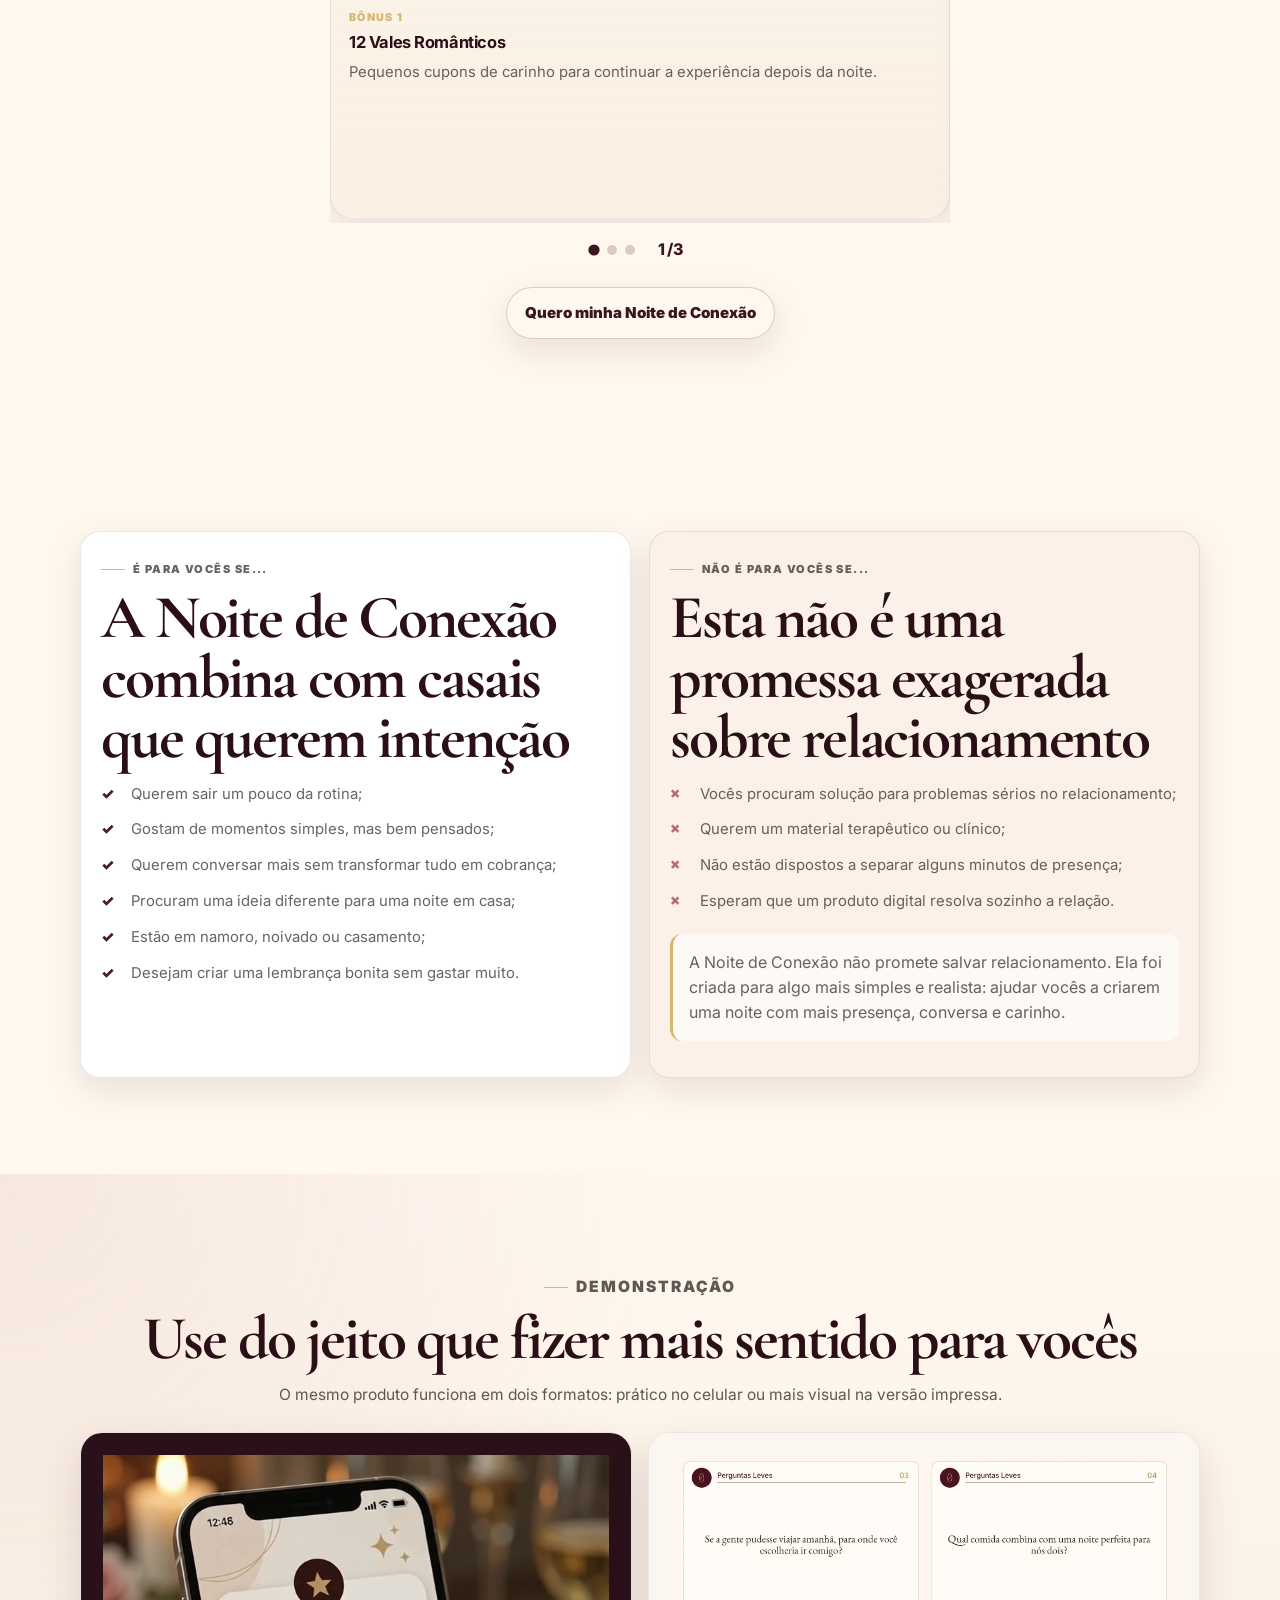
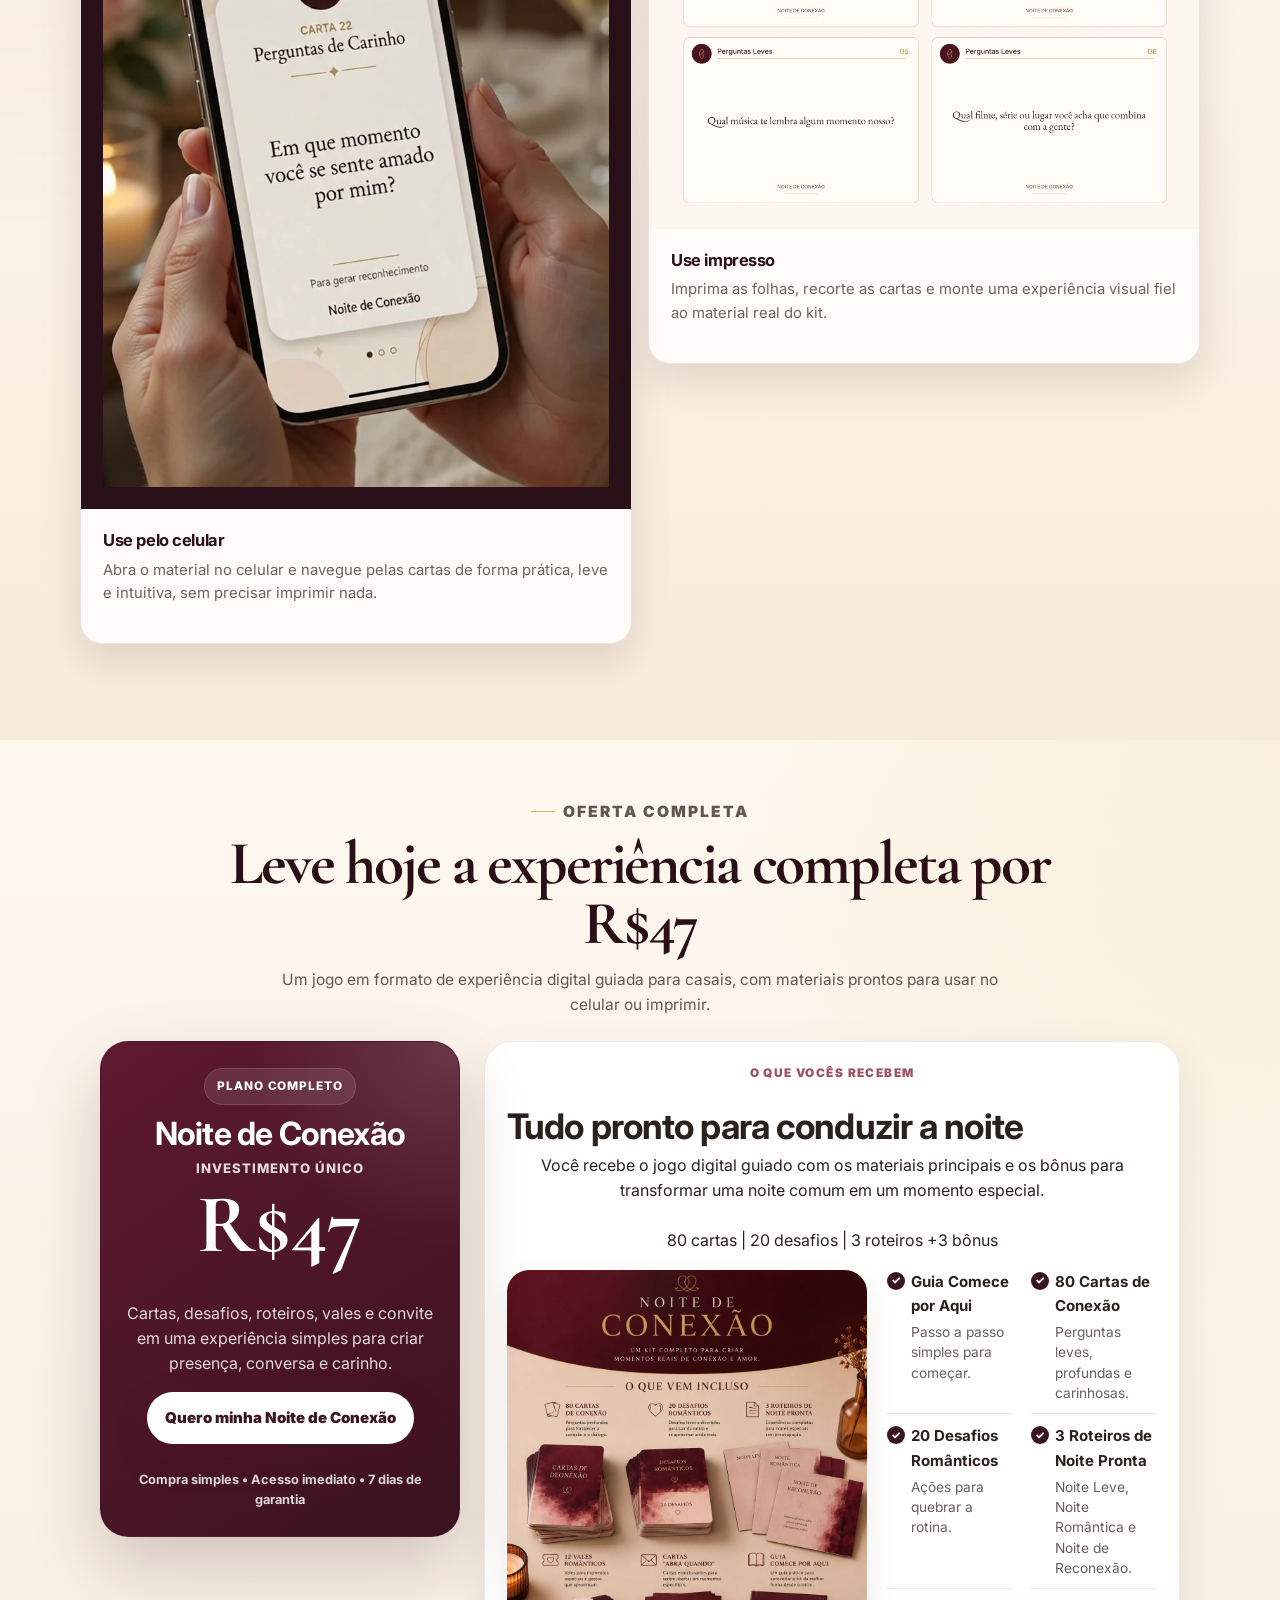
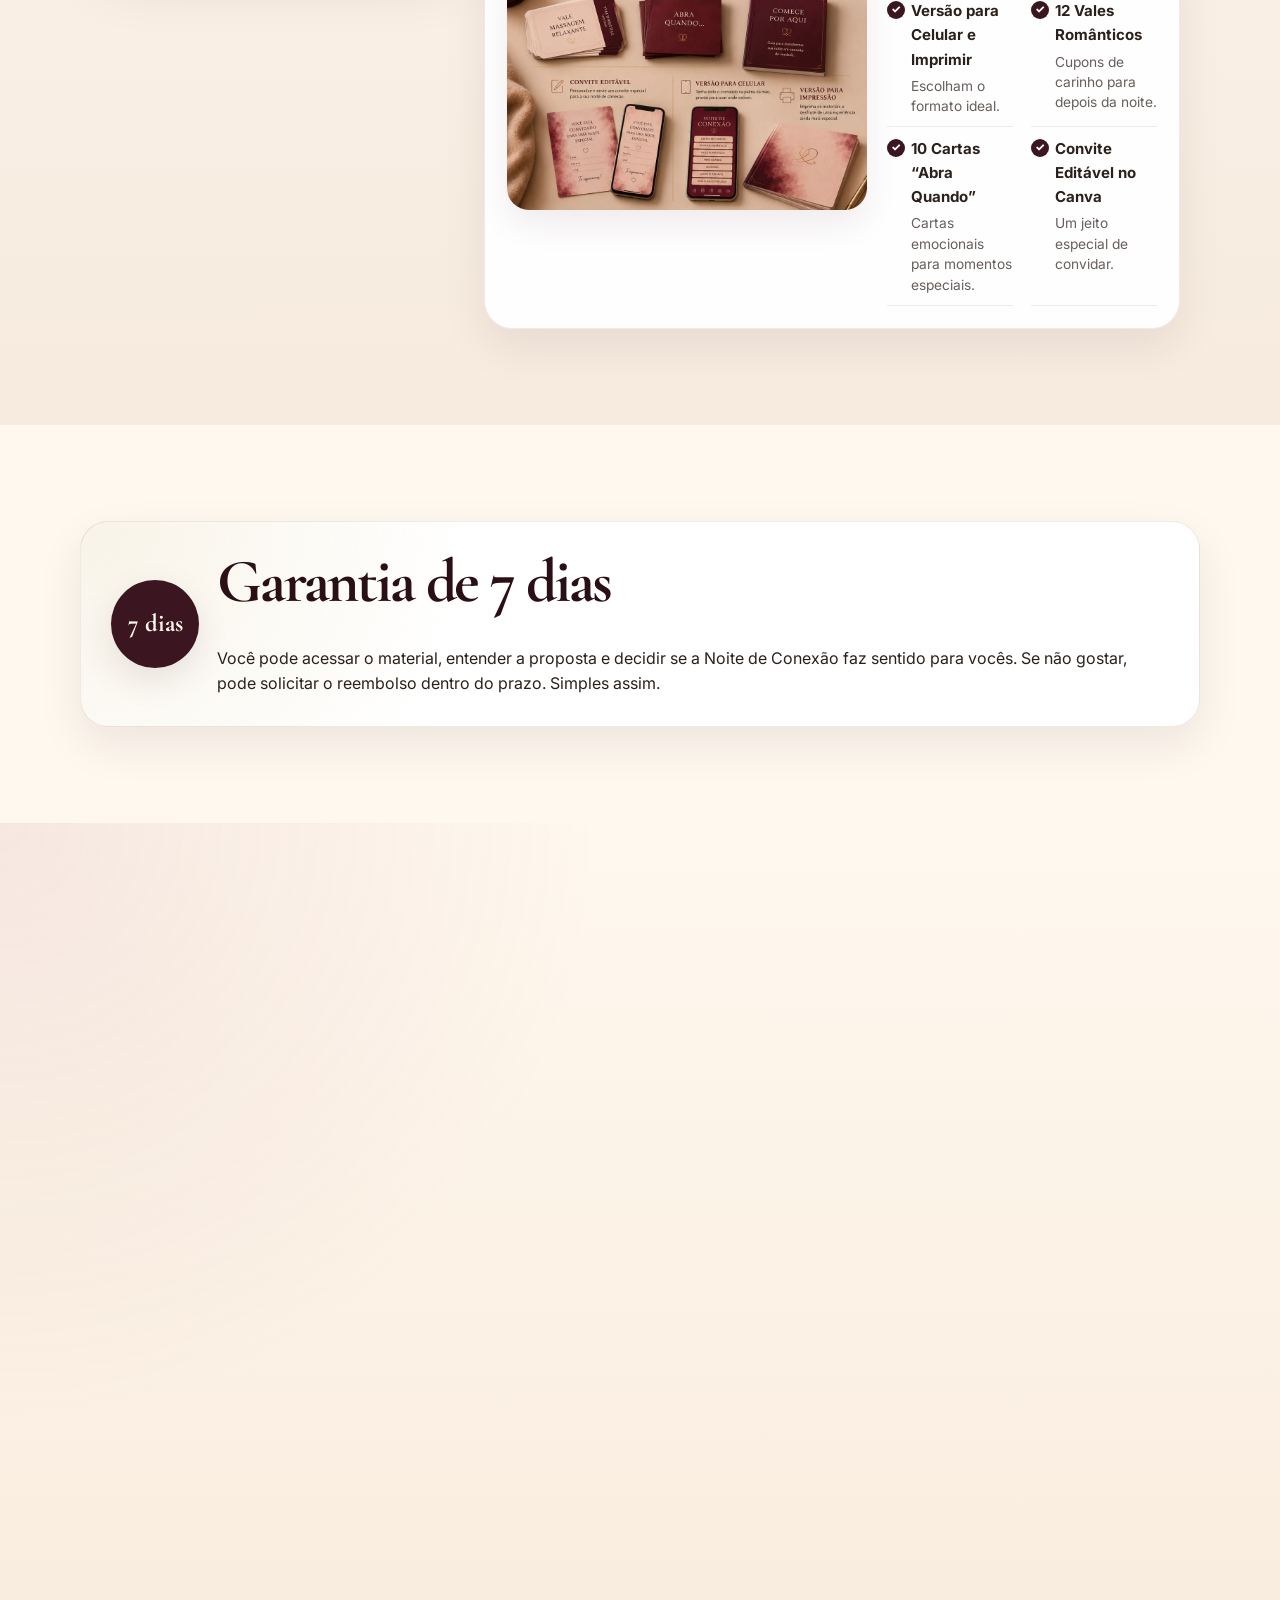
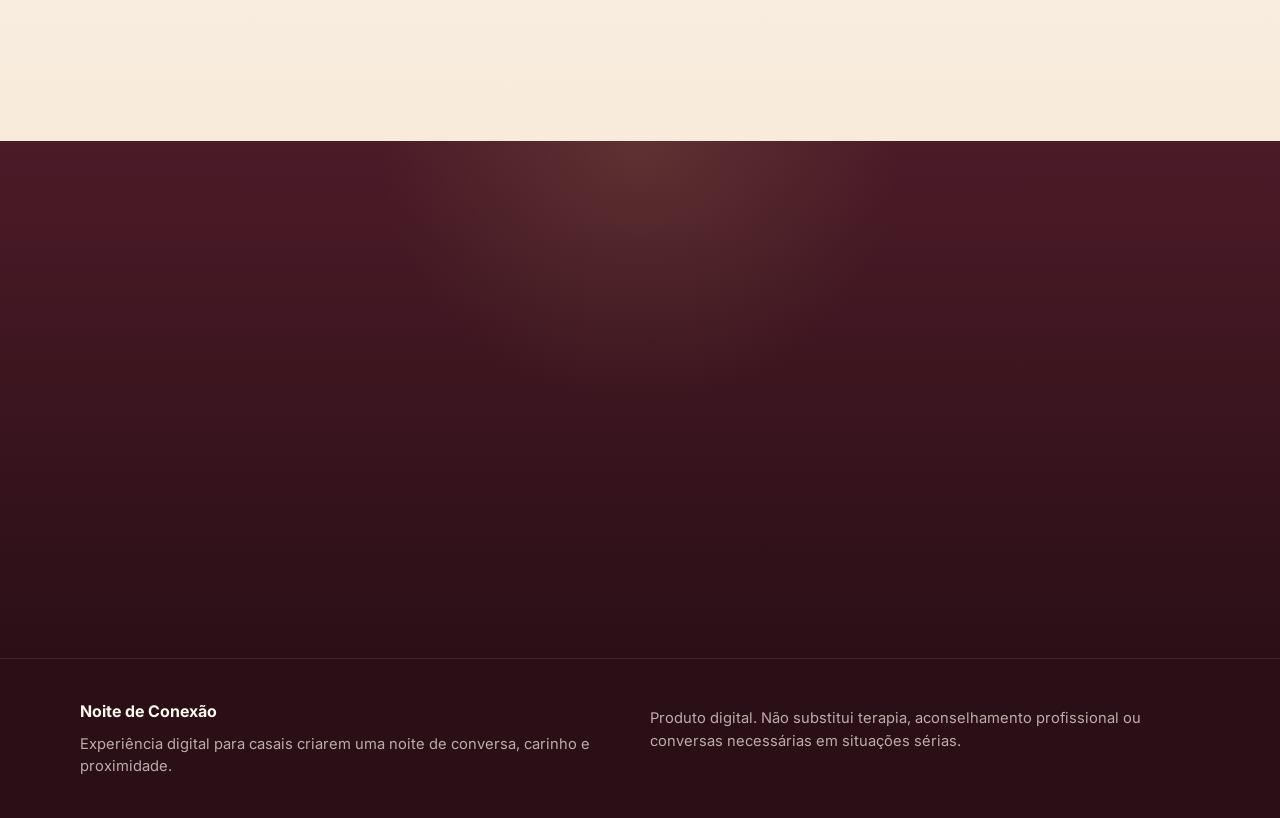
==== commit 4d01b378: "Update index.html" ====
--- a/index.html
+++ b/index.html
@@ -230,7 +230,7 @@
 	  <h2><center>A noite já vem pronta.</center></h2><br>
           <center><p>A maioria dos casais até gostaria de fazer algo diferente. O problema é que, na hora, surge a dúvida: </p> <p>“O QUE A GENTE PODE FAZER SEM PARECER FORÇADO?”</p></center>
           <center><p>Por isso, a Noite de Conexão inclui três roteiros guiados, com tempo estimado, clima sugerido, o que preparar, quais cartas usar e como finalizar.</p></center><br>
-          <a class="button button-light" href="#oferta">Quero minha Noite de Conexão </a>
+          <center><a class="button button-light" href="#oferta">Quero minha Noite de Conexão </a></center>
         </div>
 
         <div class="scripts-visual reveal scripts-real-frame">
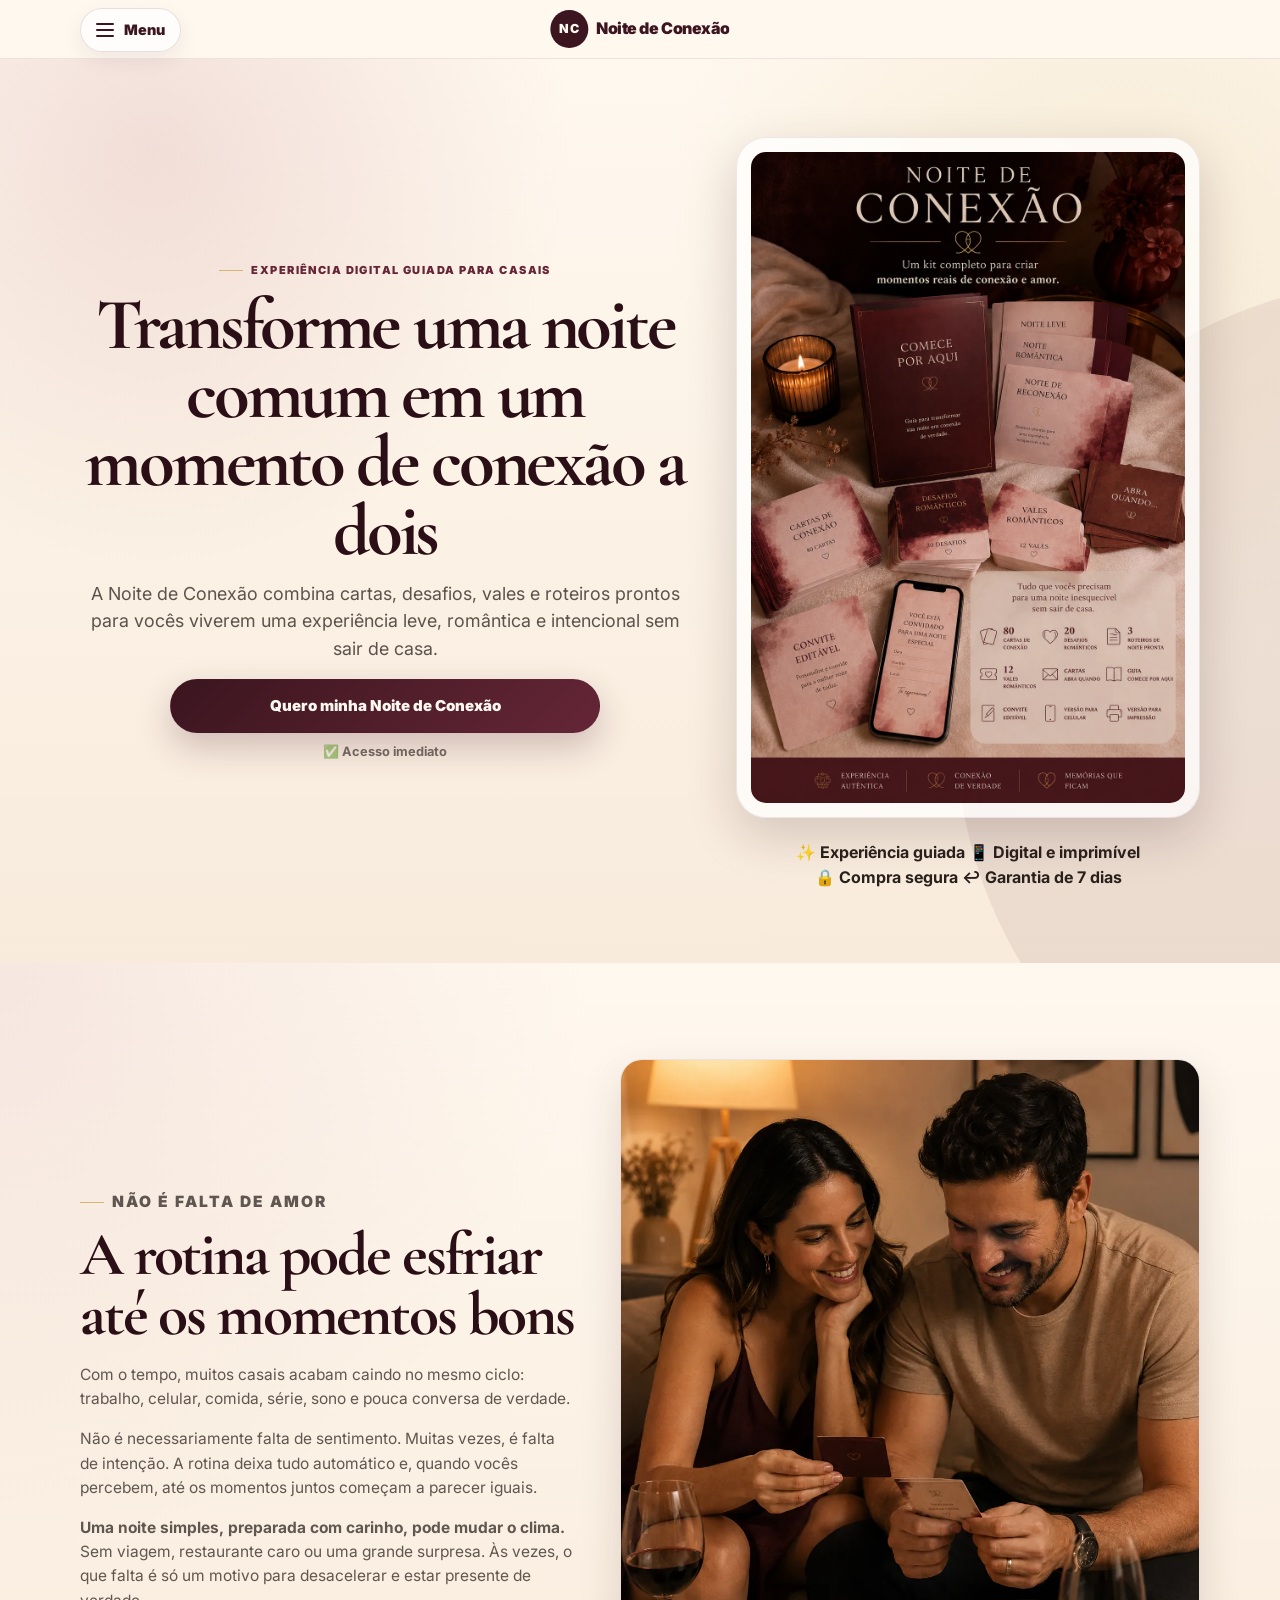
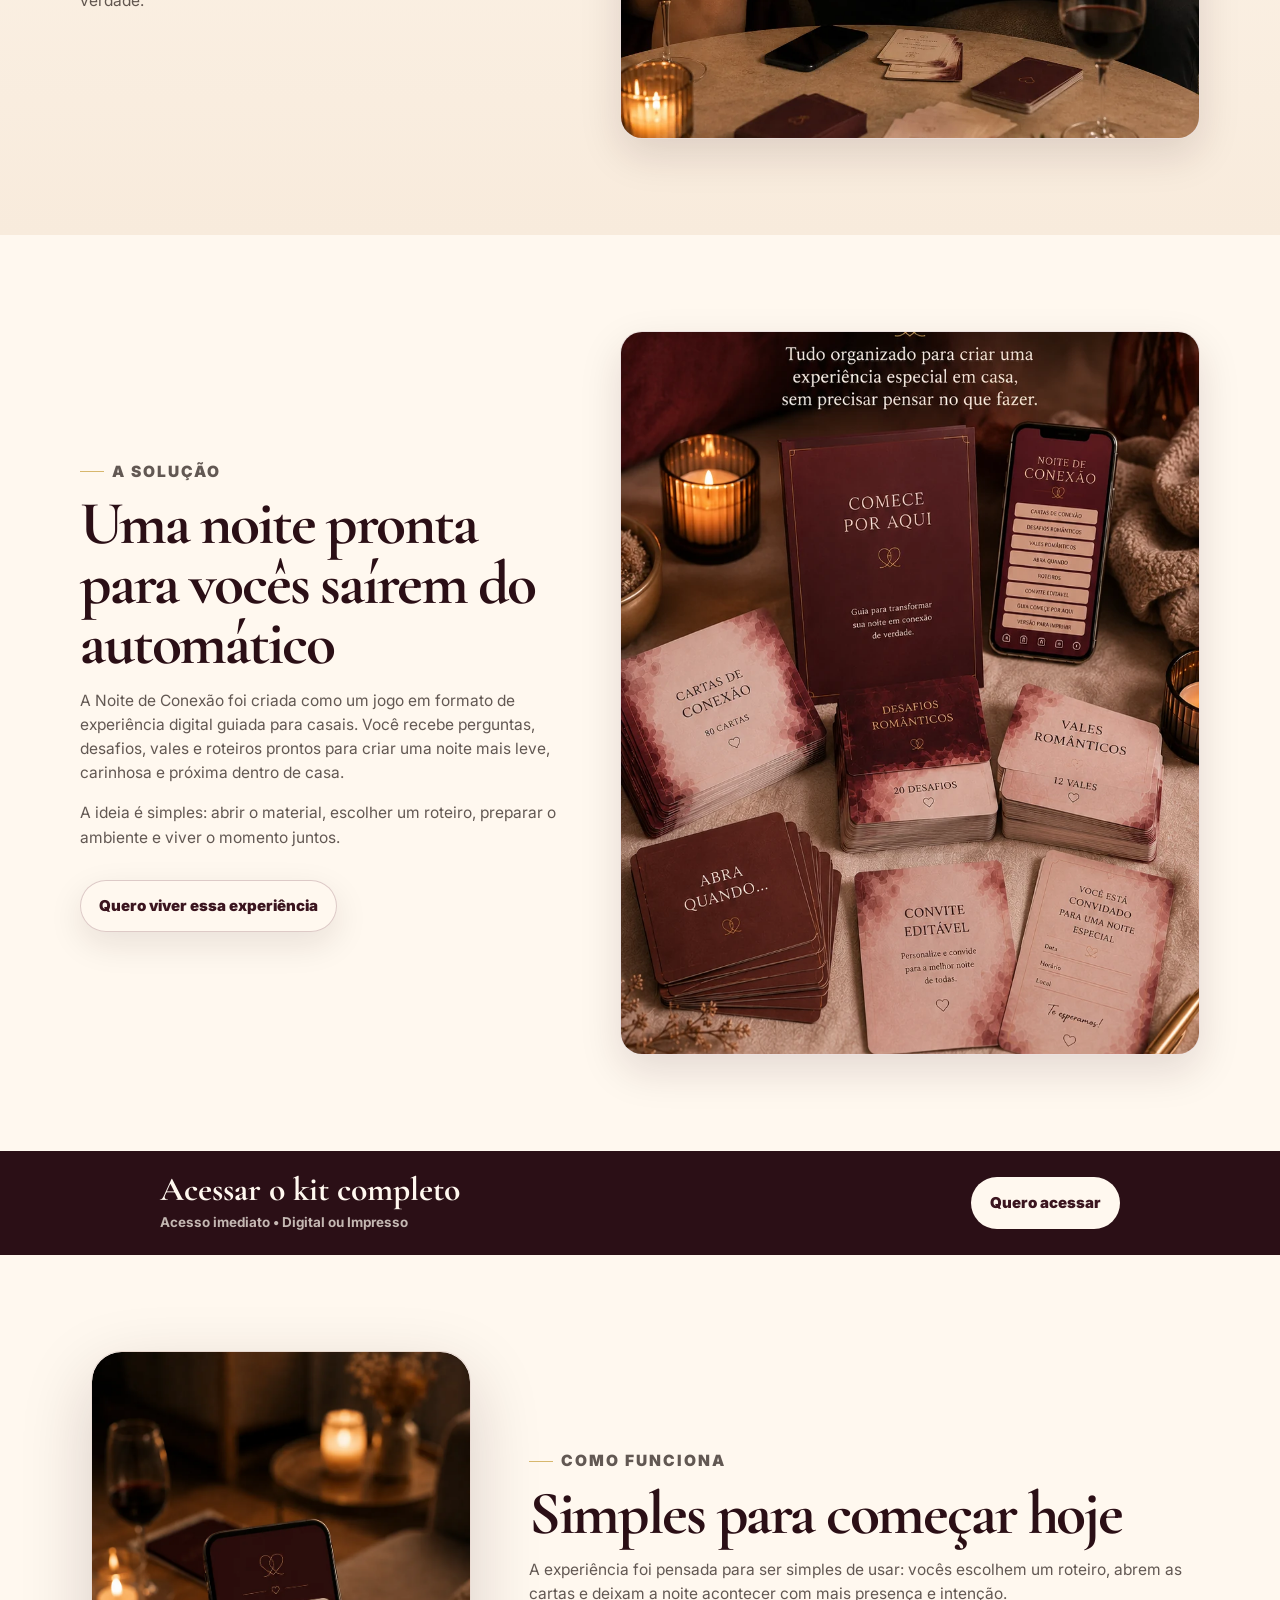
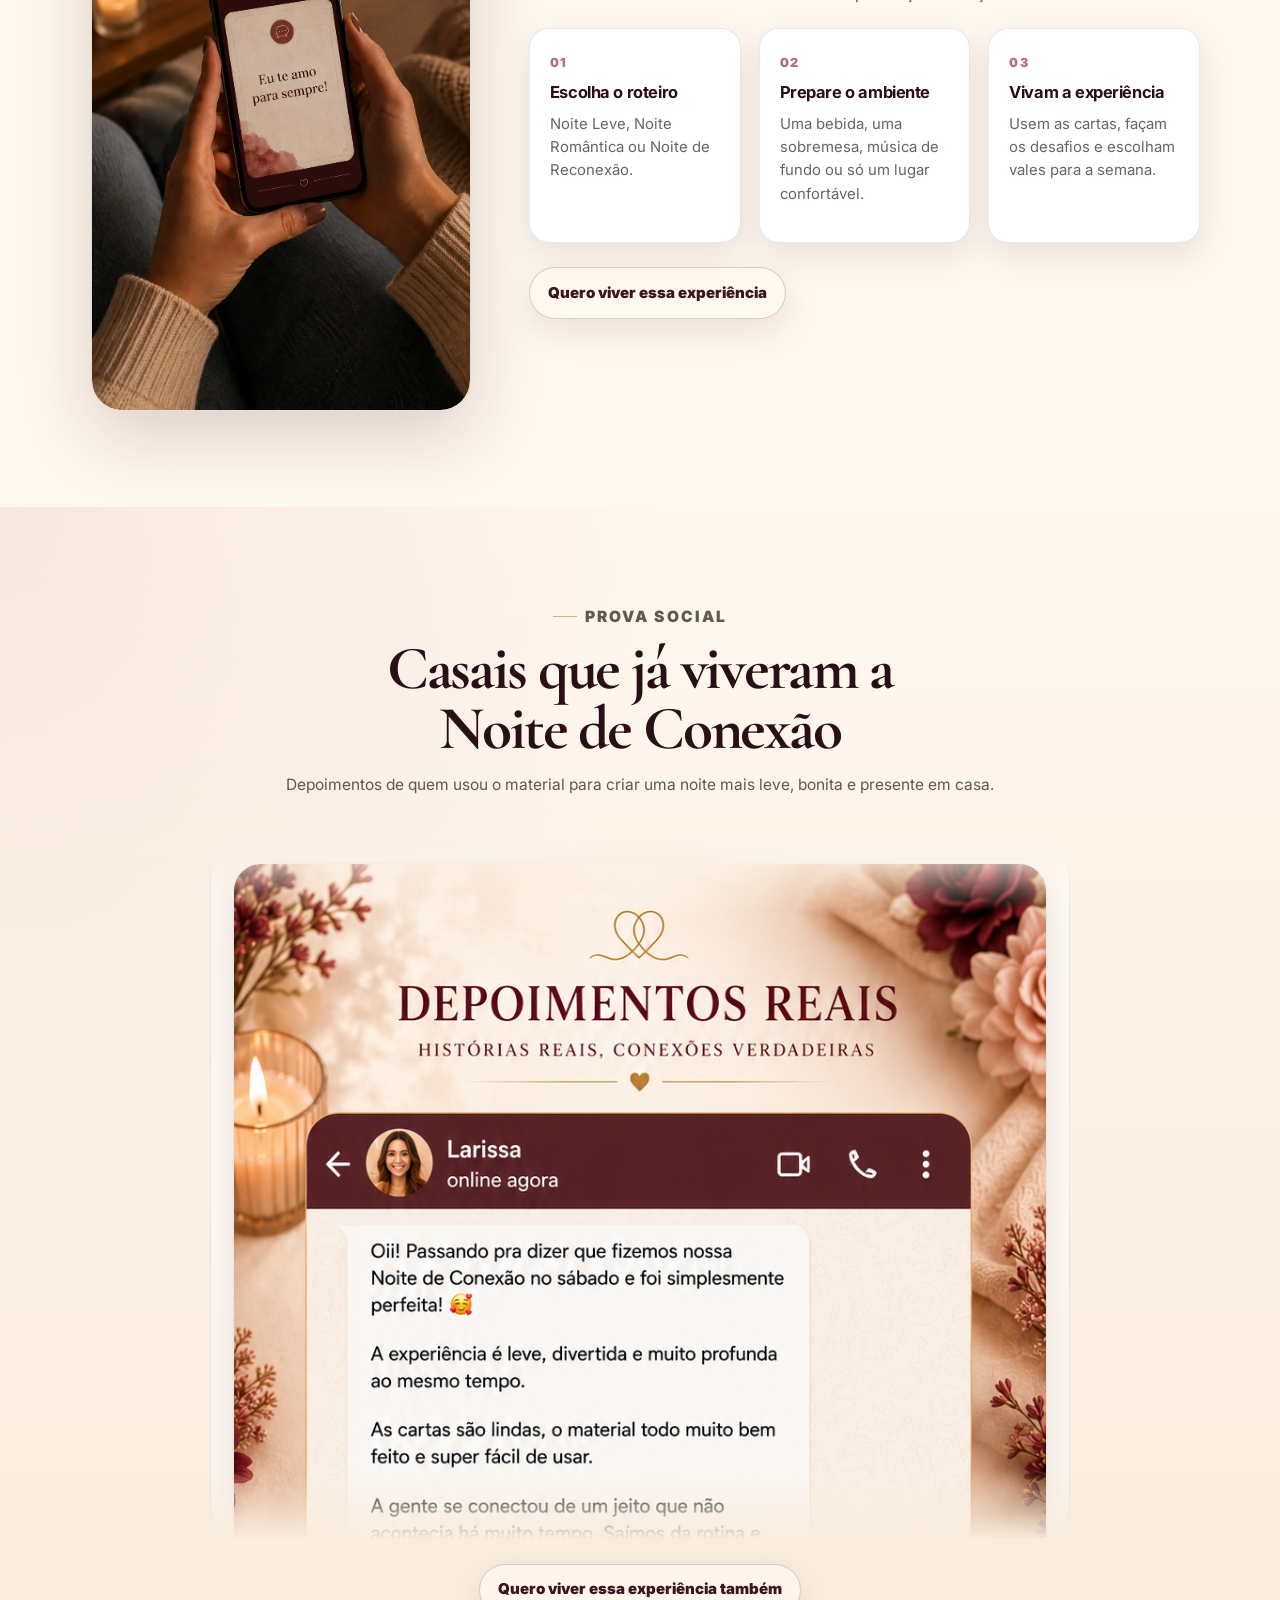
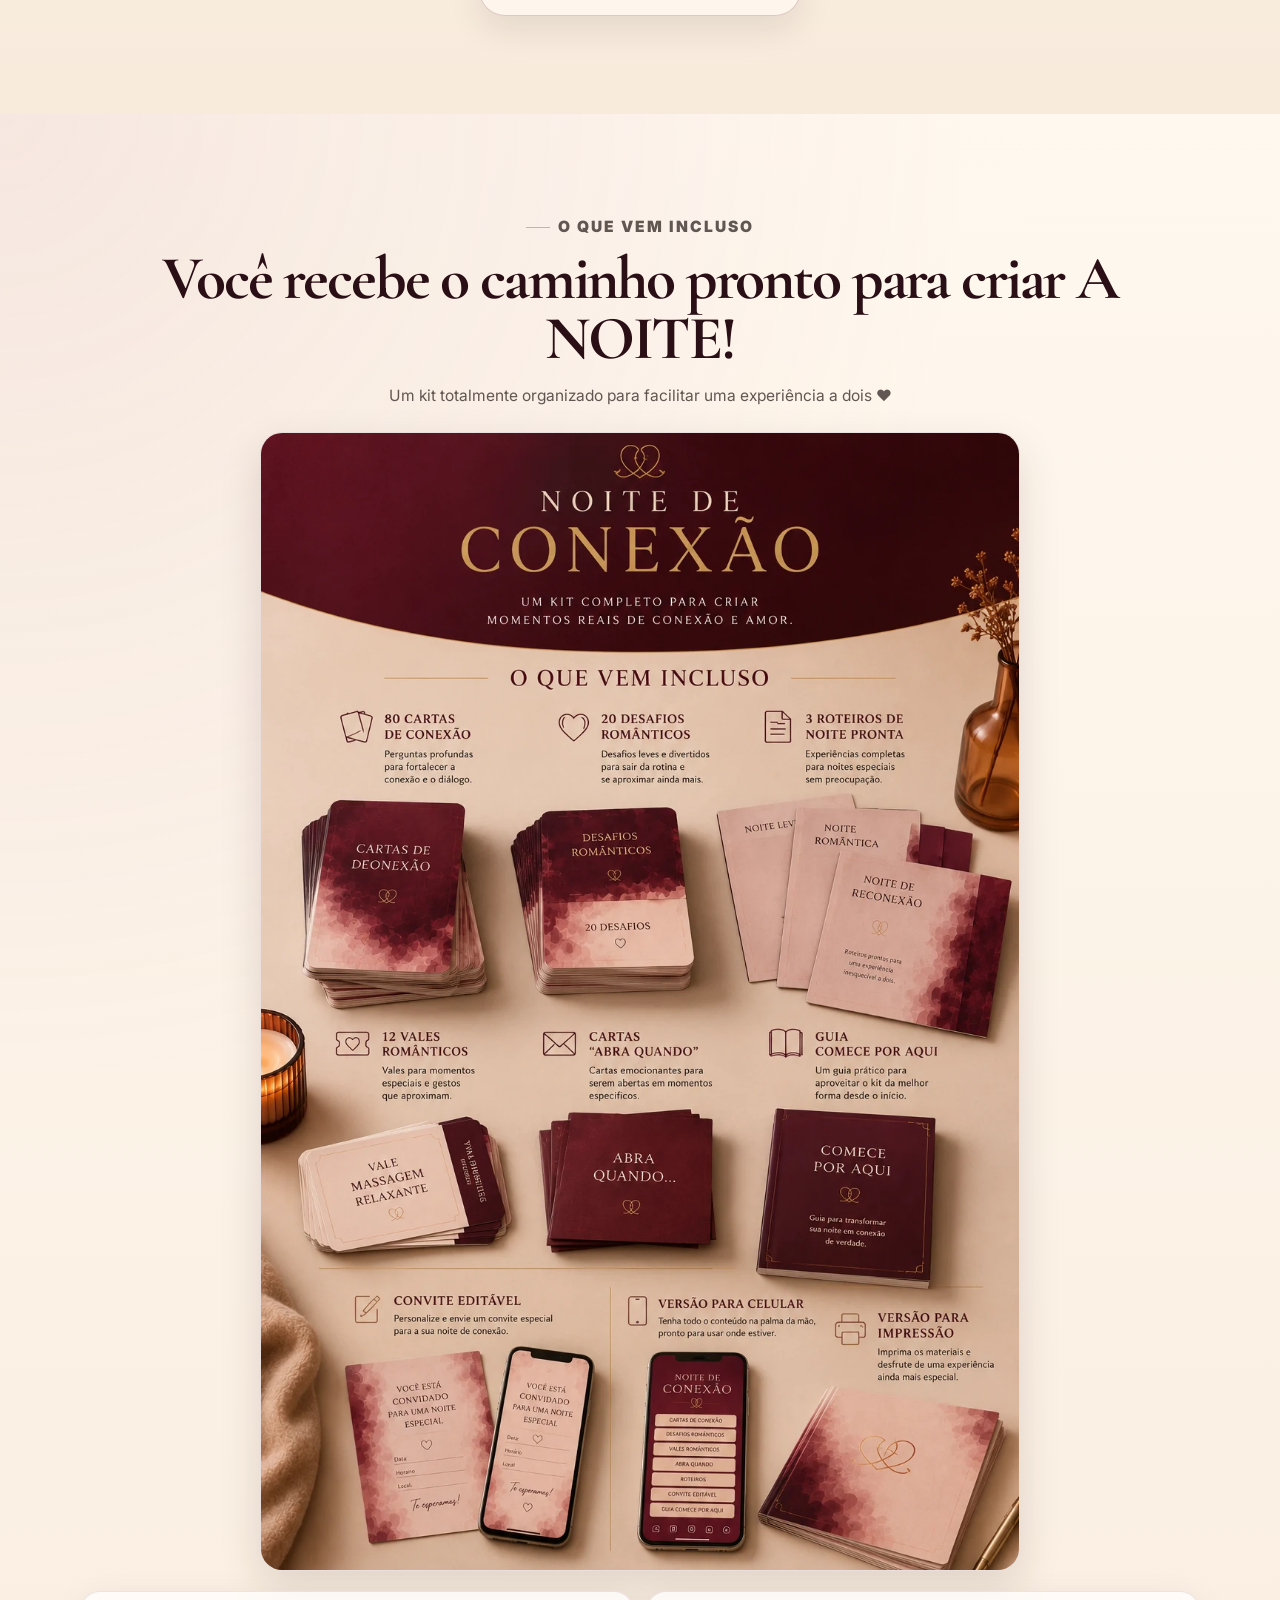
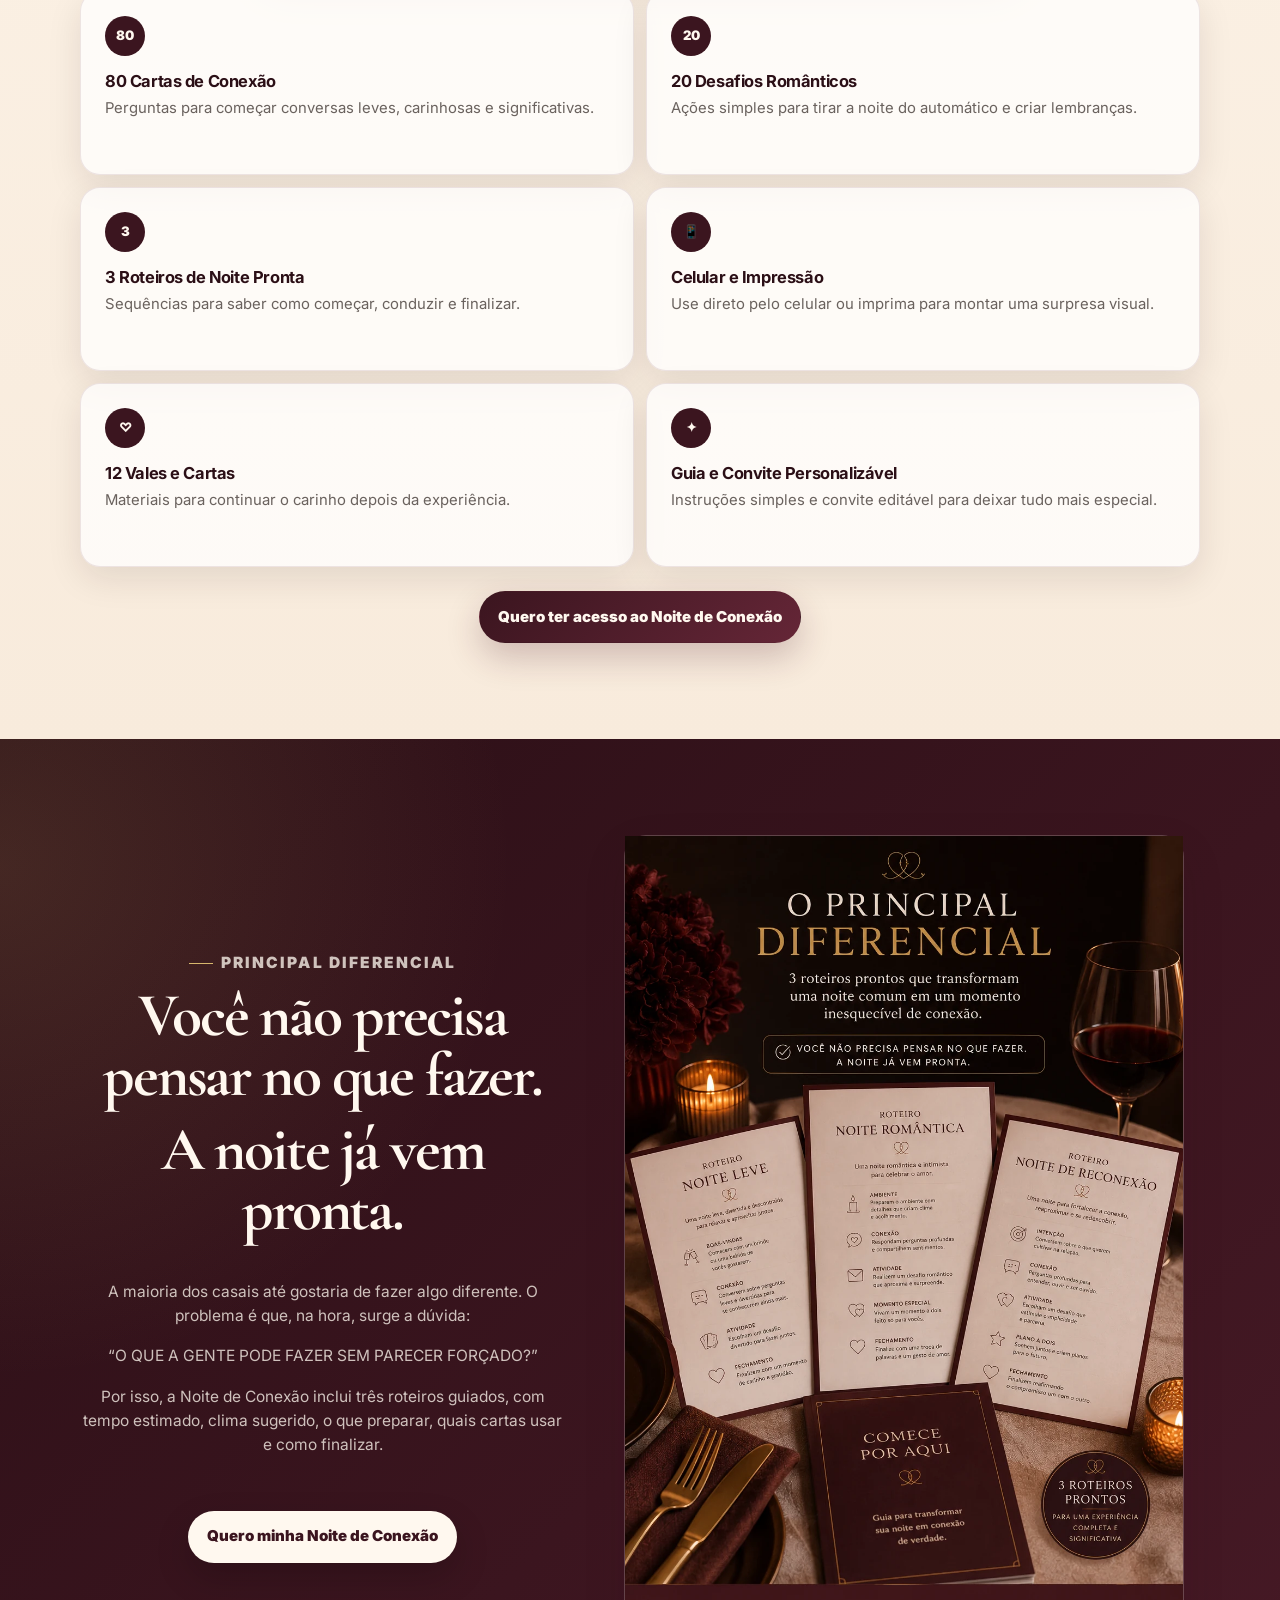
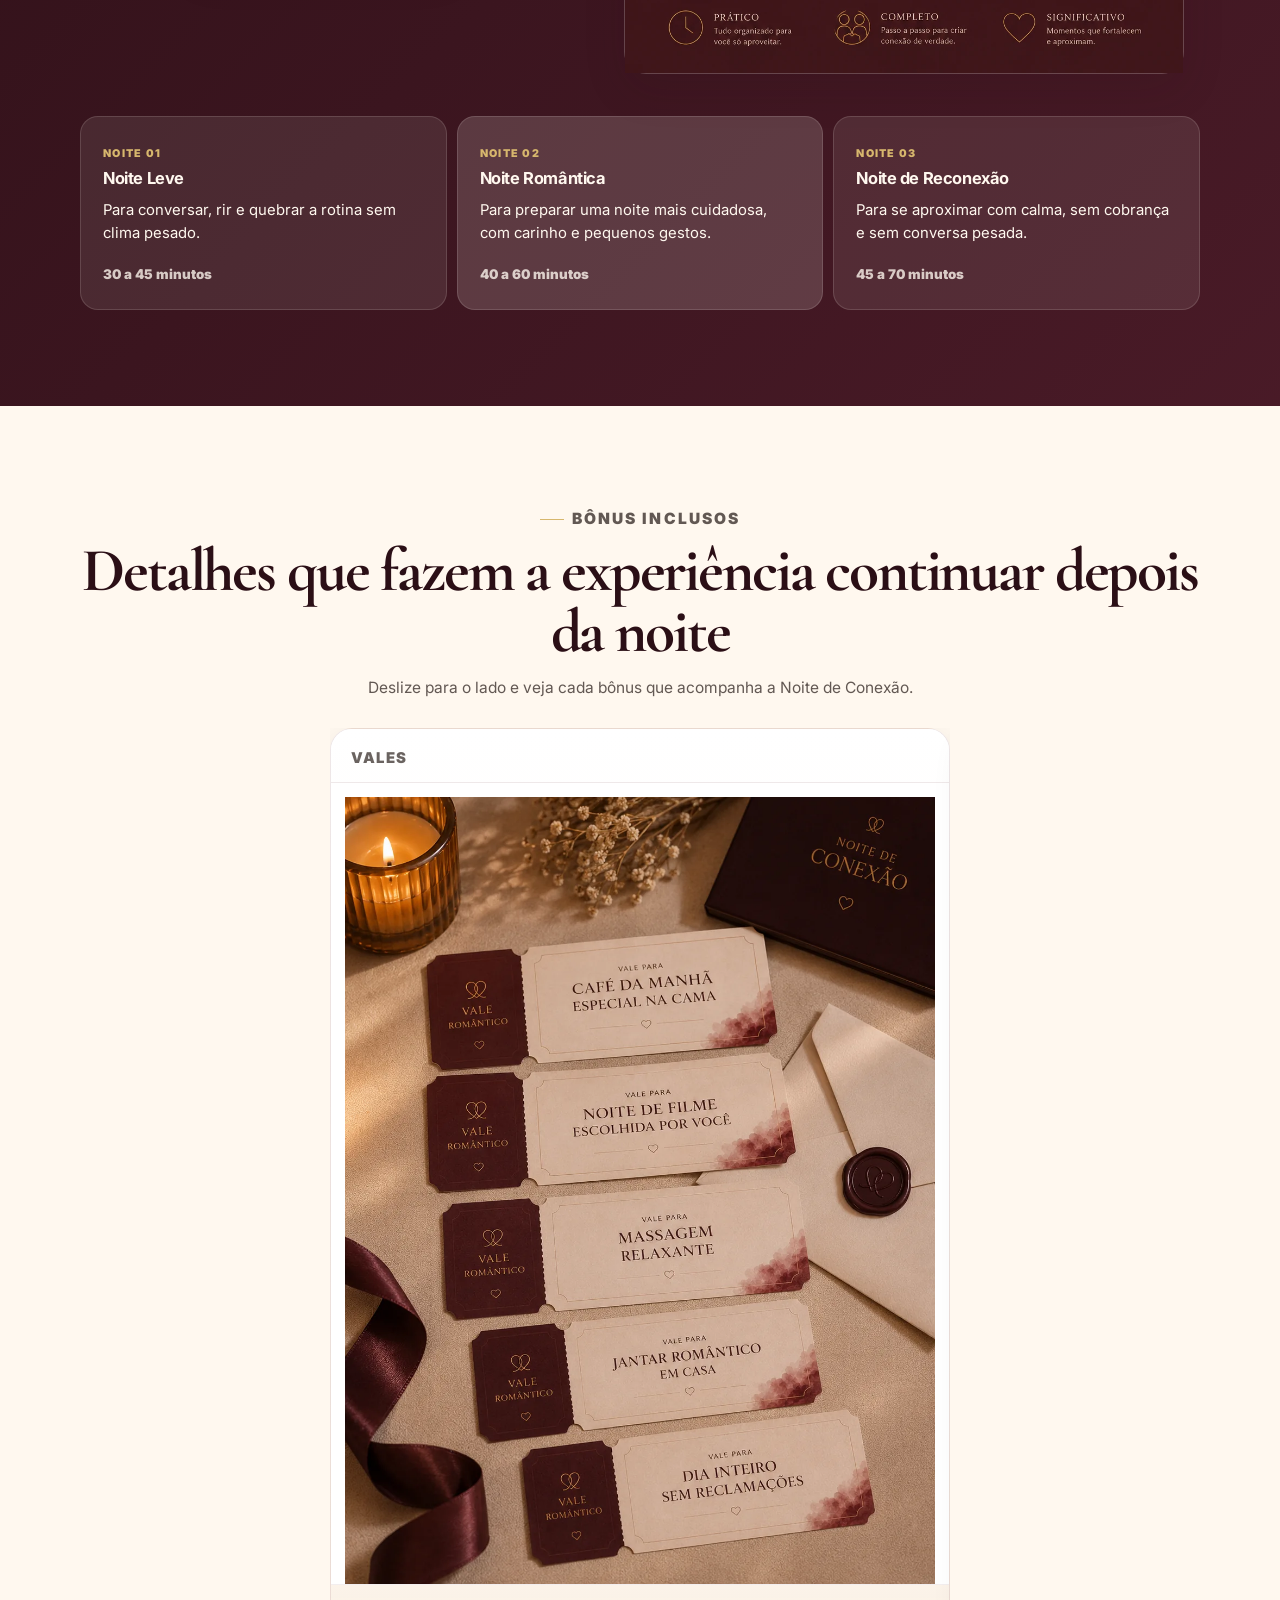
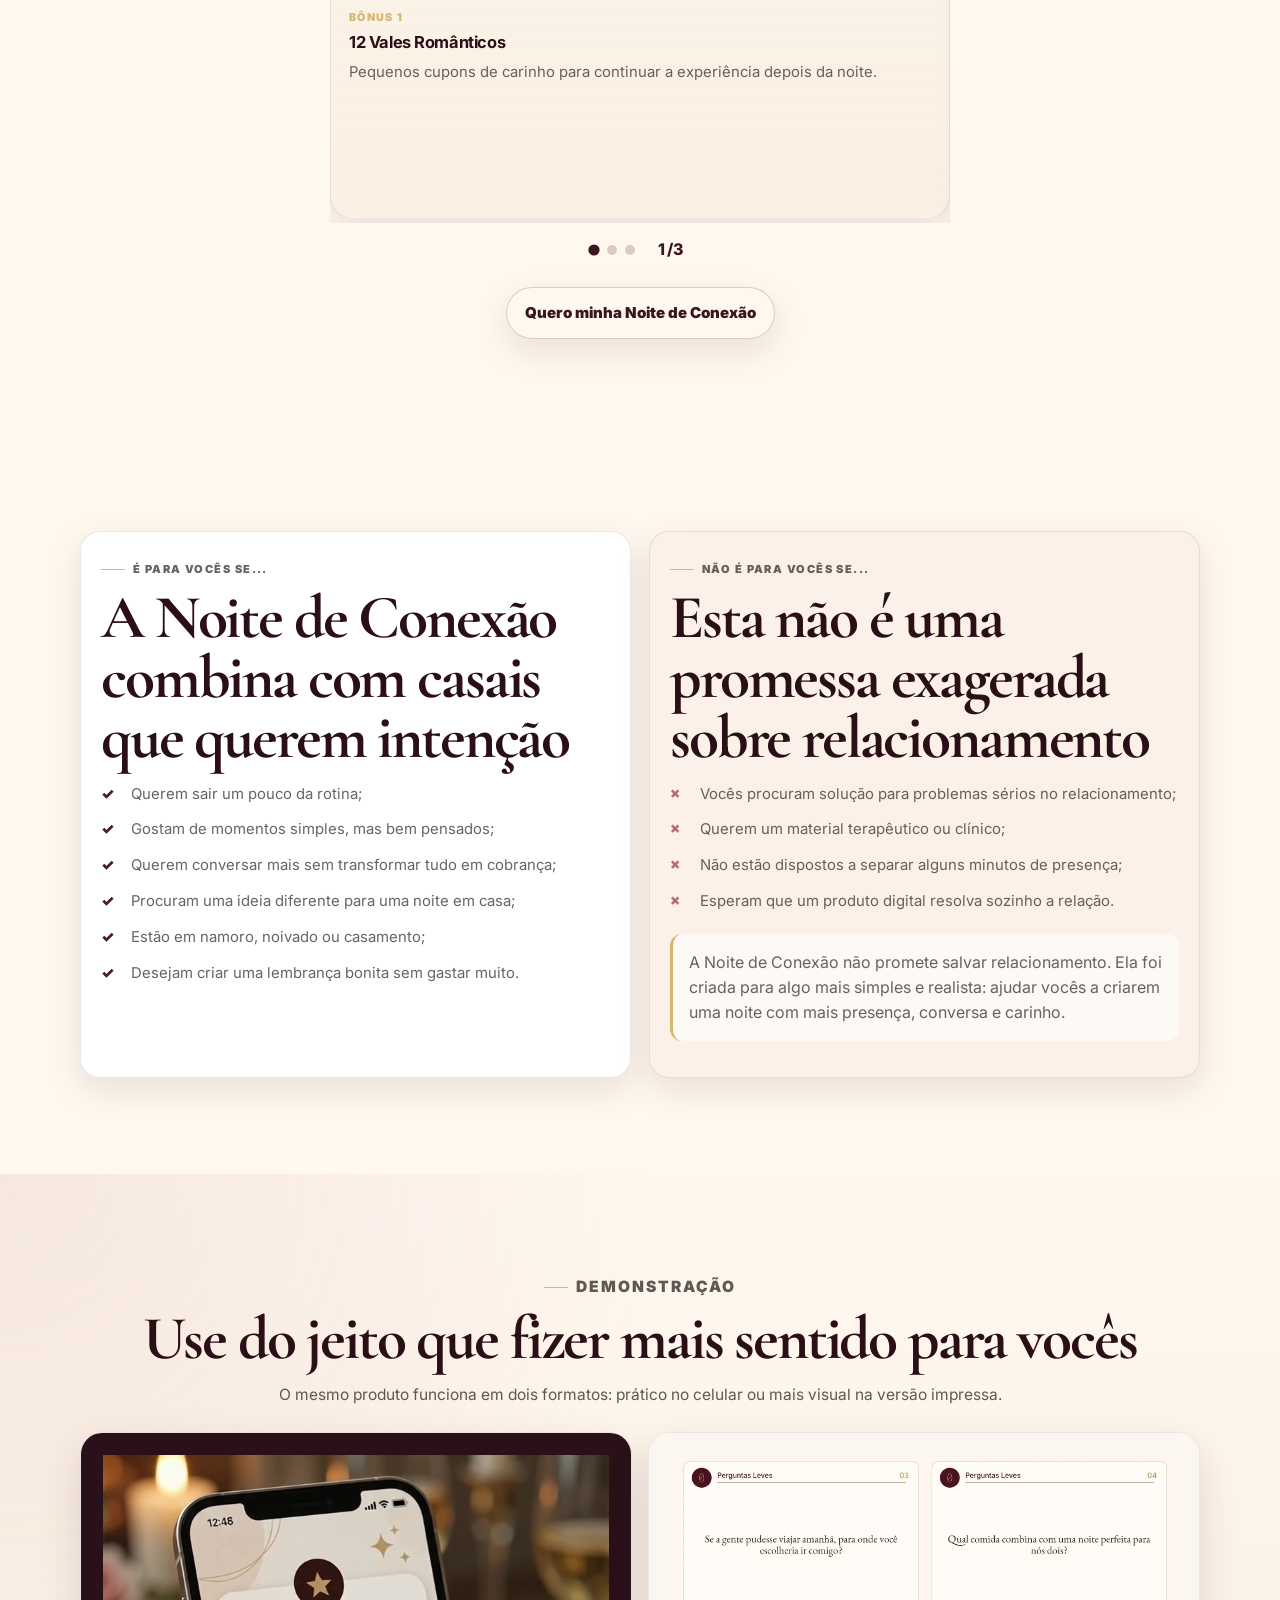
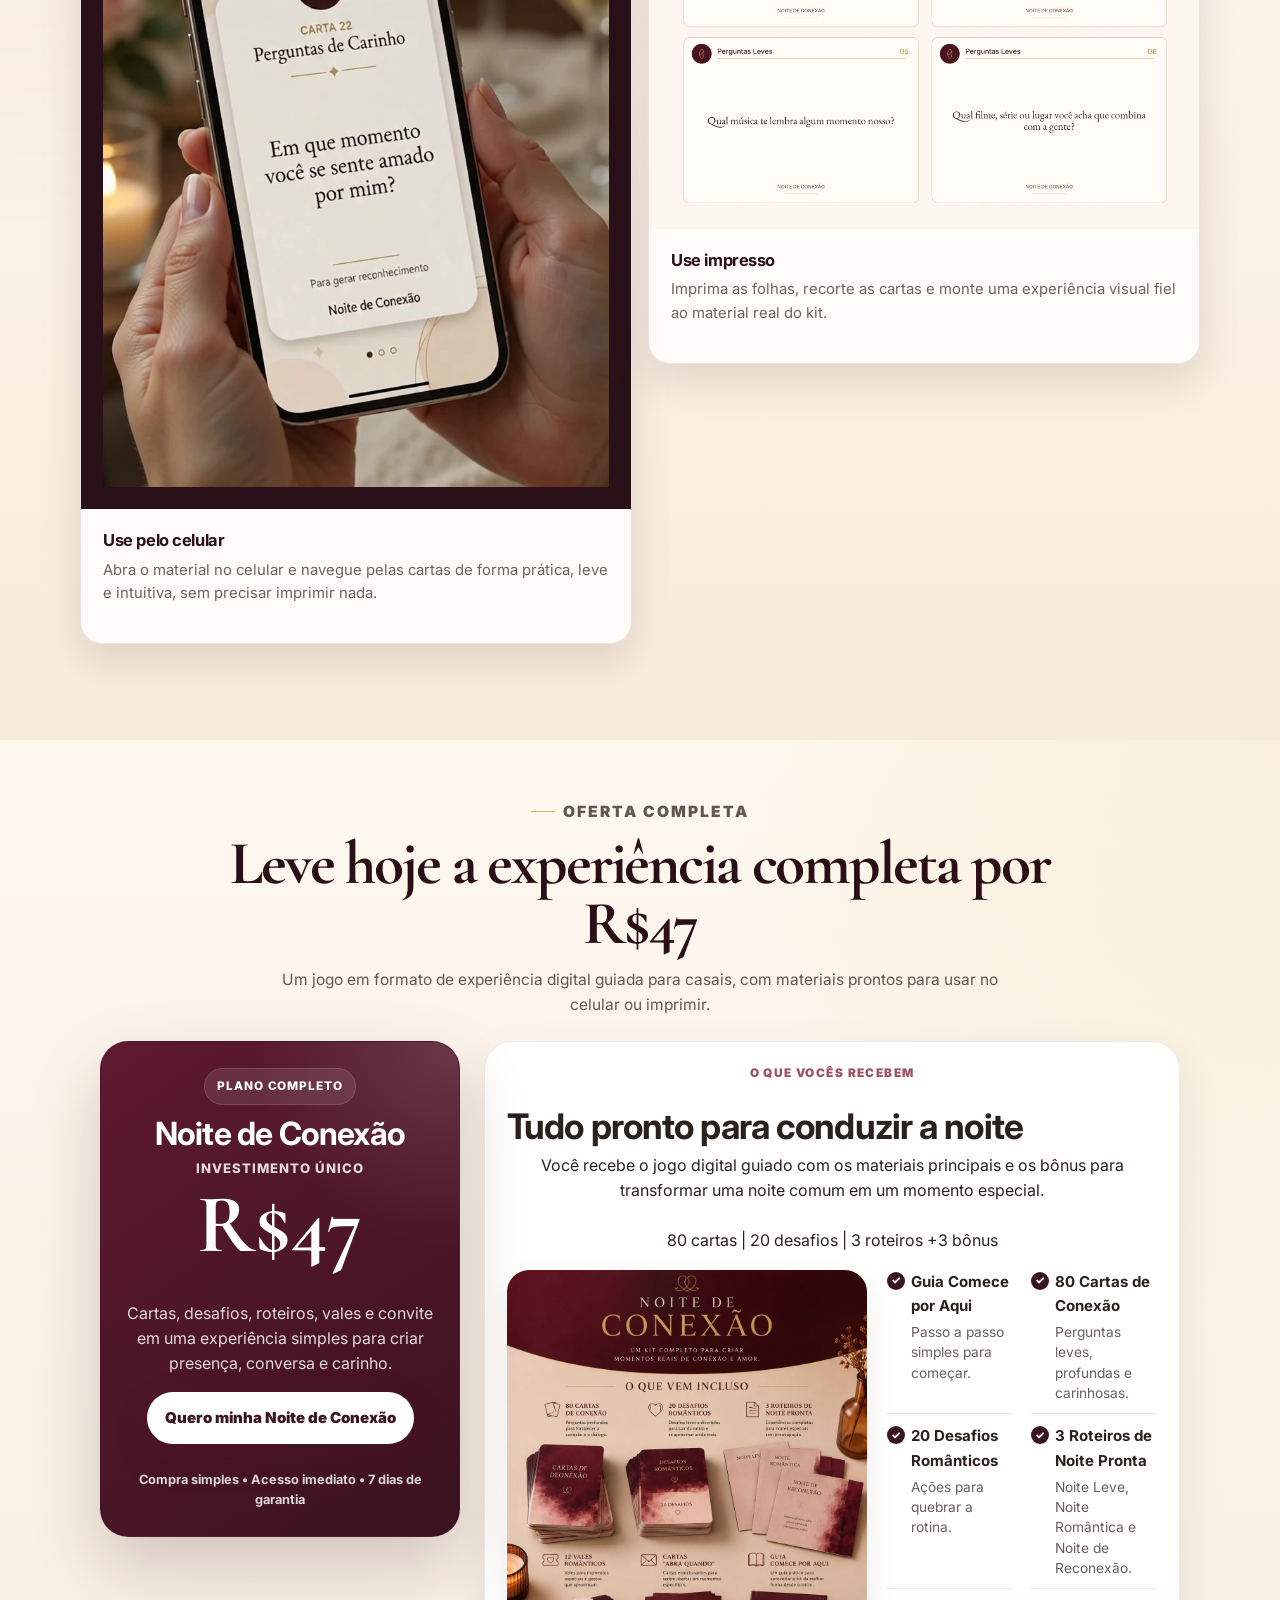
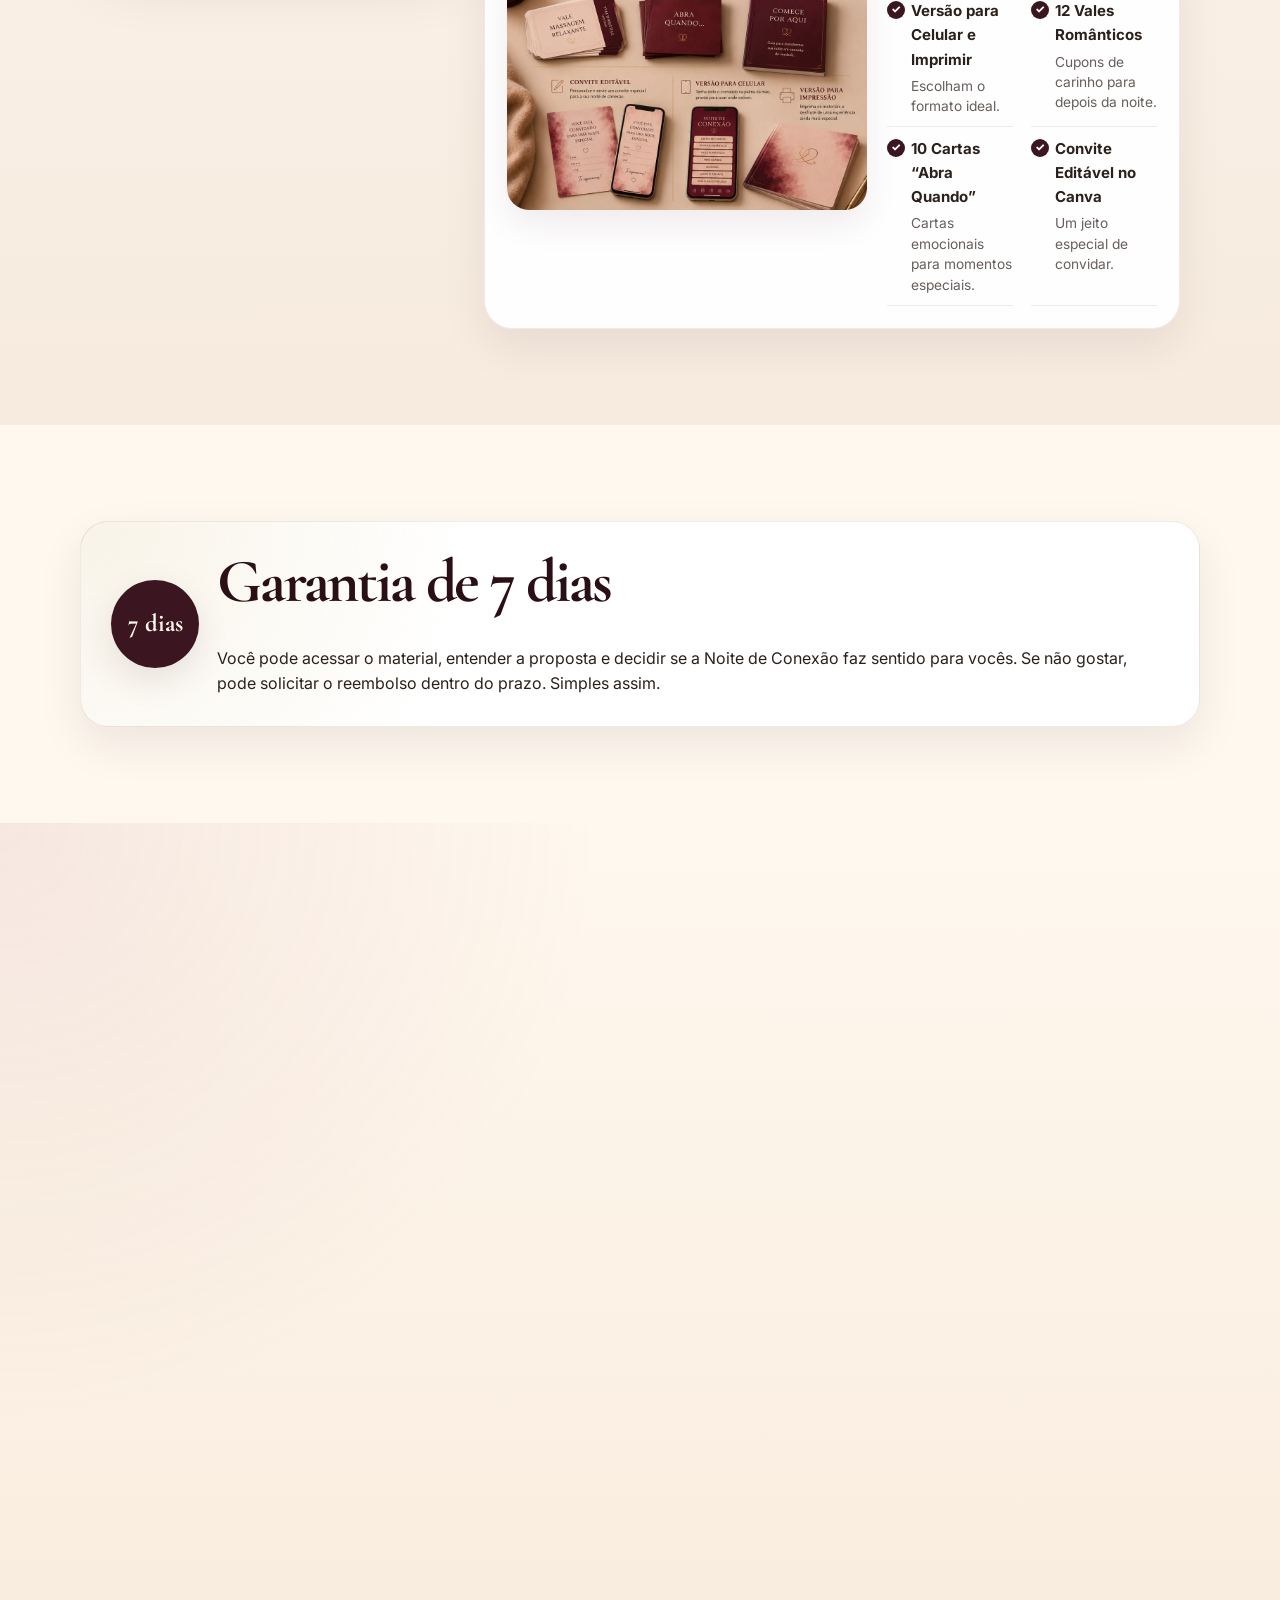
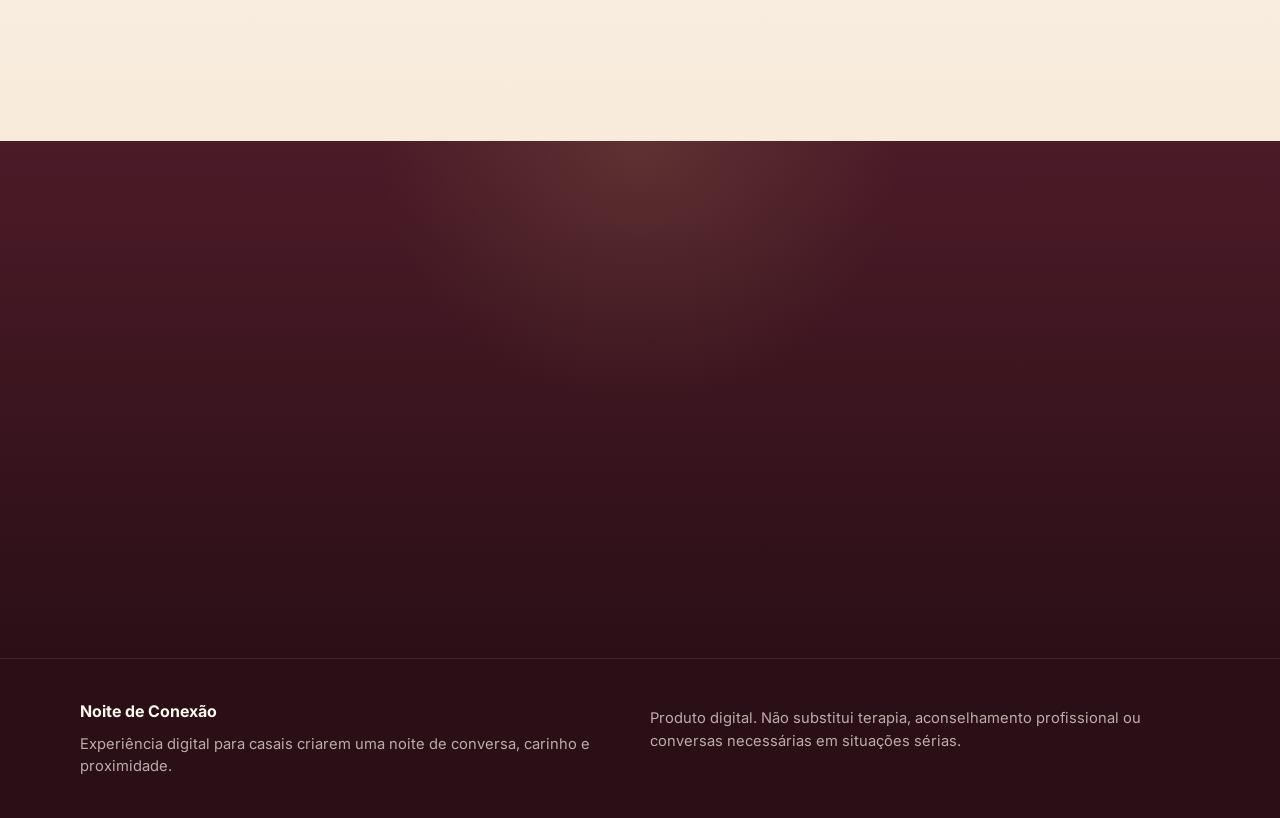
==== commit c0841b94: "Update index.html" ====
--- a/index.html
+++ b/index.html
@@ -153,14 +153,14 @@
         <div class="testimonial-marquee reveal" aria-label="Depoimentos de clientes sobre a Noite de Conexão">
           <div class="testimonial-track">
             <div class="testimonial-group">
-              <img class="testimonial-card" src="assets/depoimento-01.webp" loading="lazy" decoding="async" width="1024" height="1536" alt="Depoimentos recebidos no Instagram sobre a Noite de Conexão" />
-              <img class="testimonial-card" src="assets/depoimento-02.webp" loading="lazy" decoding="async" width="1003" height="1568" alt="Prints de depoimentos positivos sobre a experiência Noite de Conexão" />
-              <img class="testimonial-card" src="assets/depoimento-03.webp" loading="lazy" decoding="async" width="1122" height="1402" alt="Comentários de clientes sobre o kit digital Noite de Conexão" />
+              <img class="testimonial-card" src="assets/depoimento-04.webp" loading="lazy" decoding="async" width="1024" height="1536" alt="Depoimentos recebidos no Instagram sobre a Noite de Conexão" />
+              <img class="testimonial-card" src="assets/depoimento-05.webp" loading="lazy" decoding="async" width="1003" height="1568" alt="Prints de depoimentos positivos sobre a experiência Noite de Conexão" />
+              <img class="testimonial-card" src="assets/depoimento-06.webp" loading="lazy" decoding="async" width="1122" height="1402" alt="Comentários de clientes sobre o kit digital Noite de Conexão" />
             </div>
             <div class="testimonial-group" aria-hidden="true">
-              <img class="testimonial-card" src="assets/depoimento-01.webp" loading="lazy" decoding="async" width="1024" height="1536" alt="" />
-              <img class="testimonial-card" src="assets/depoimento-02.webp" loading="lazy" decoding="async" width="1003" height="1568" alt="" />
-              <img class="testimonial-card" src="assets/depoimento-03.webp" loading="lazy" decoding="async" width="1122" height="1402" alt="" />
+              <img class="testimonial-card" src="assets/depoimento-04.webp" loading="lazy" decoding="async" width="1024" height="1536" alt="" />
+              <img class="testimonial-card" src="assets/depoimento-05.webp" loading="lazy" decoding="async" width="1003" height="1568" alt="" />
+              <img class="testimonial-card" src="assets/depoimento-06.webp" loading="lazy" decoding="async" width="1122" height="1402" alt="" />
             </div>
           </div>
         </div>
